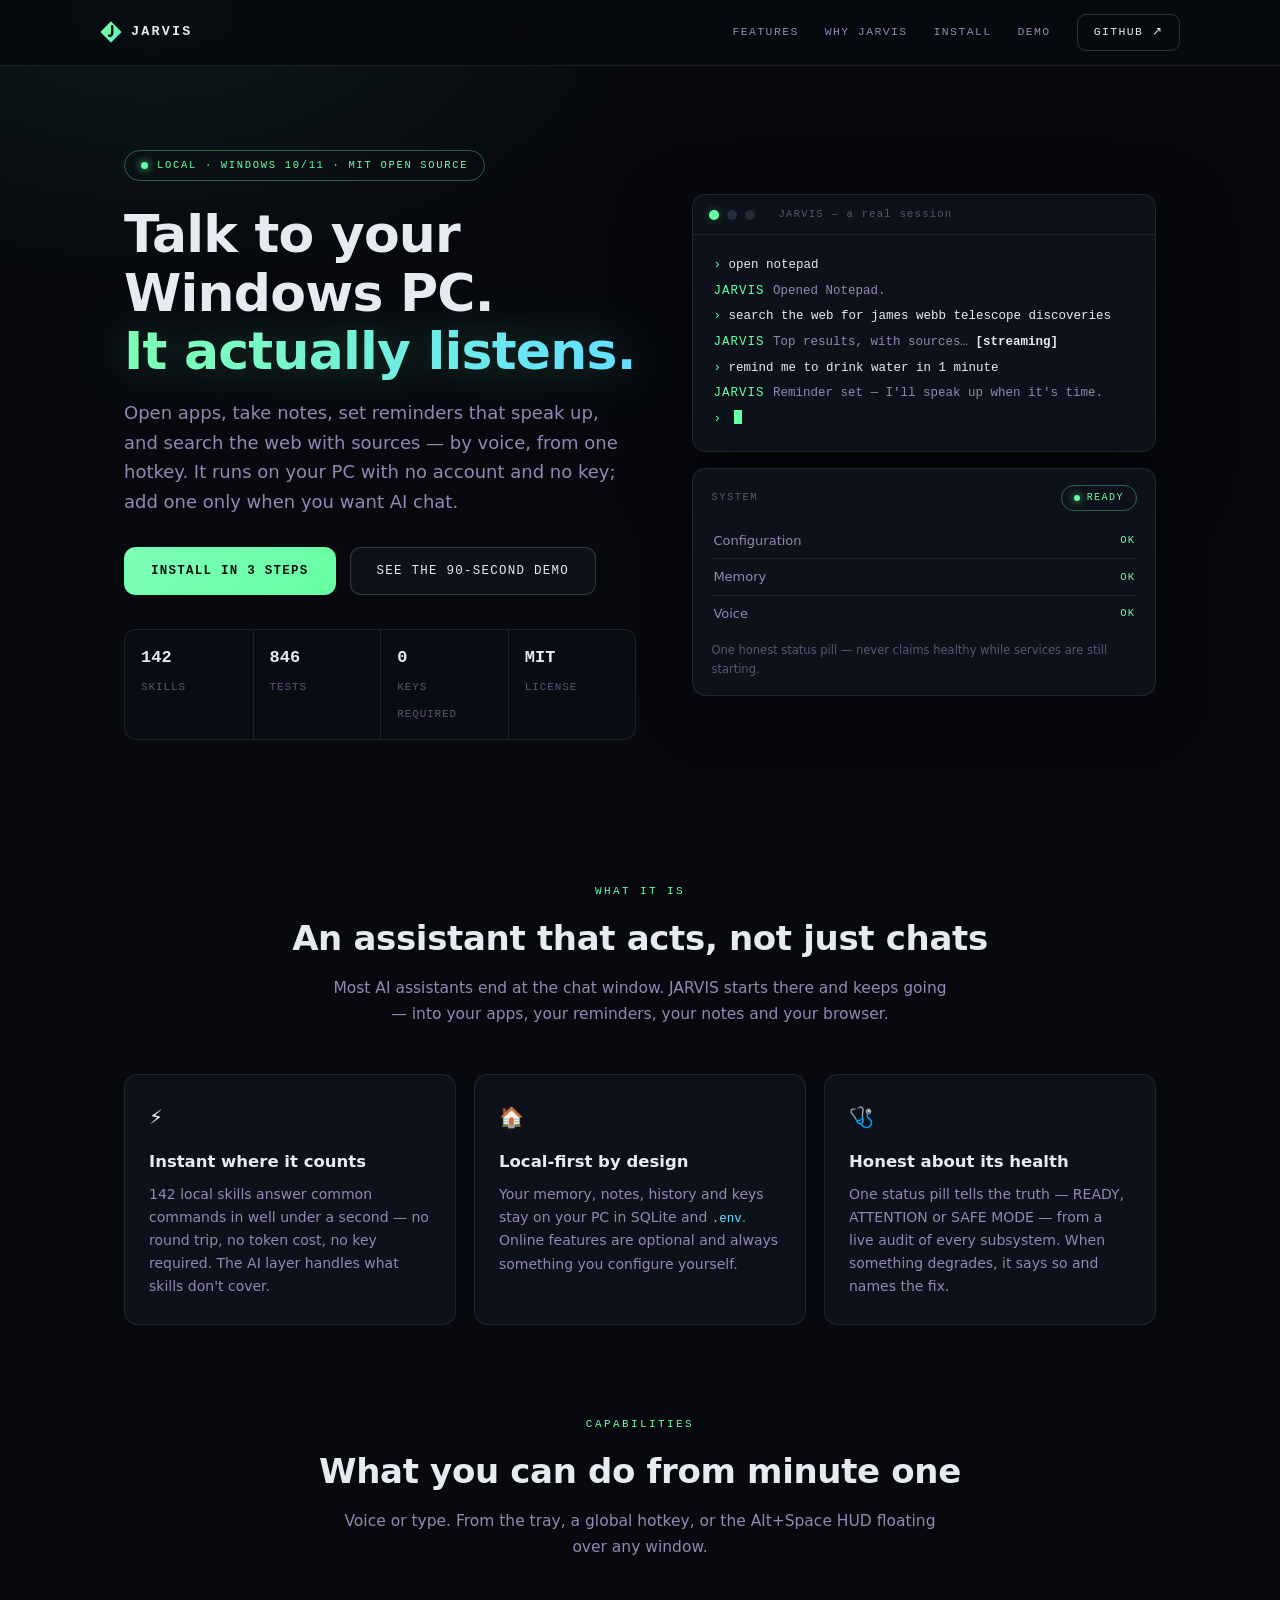
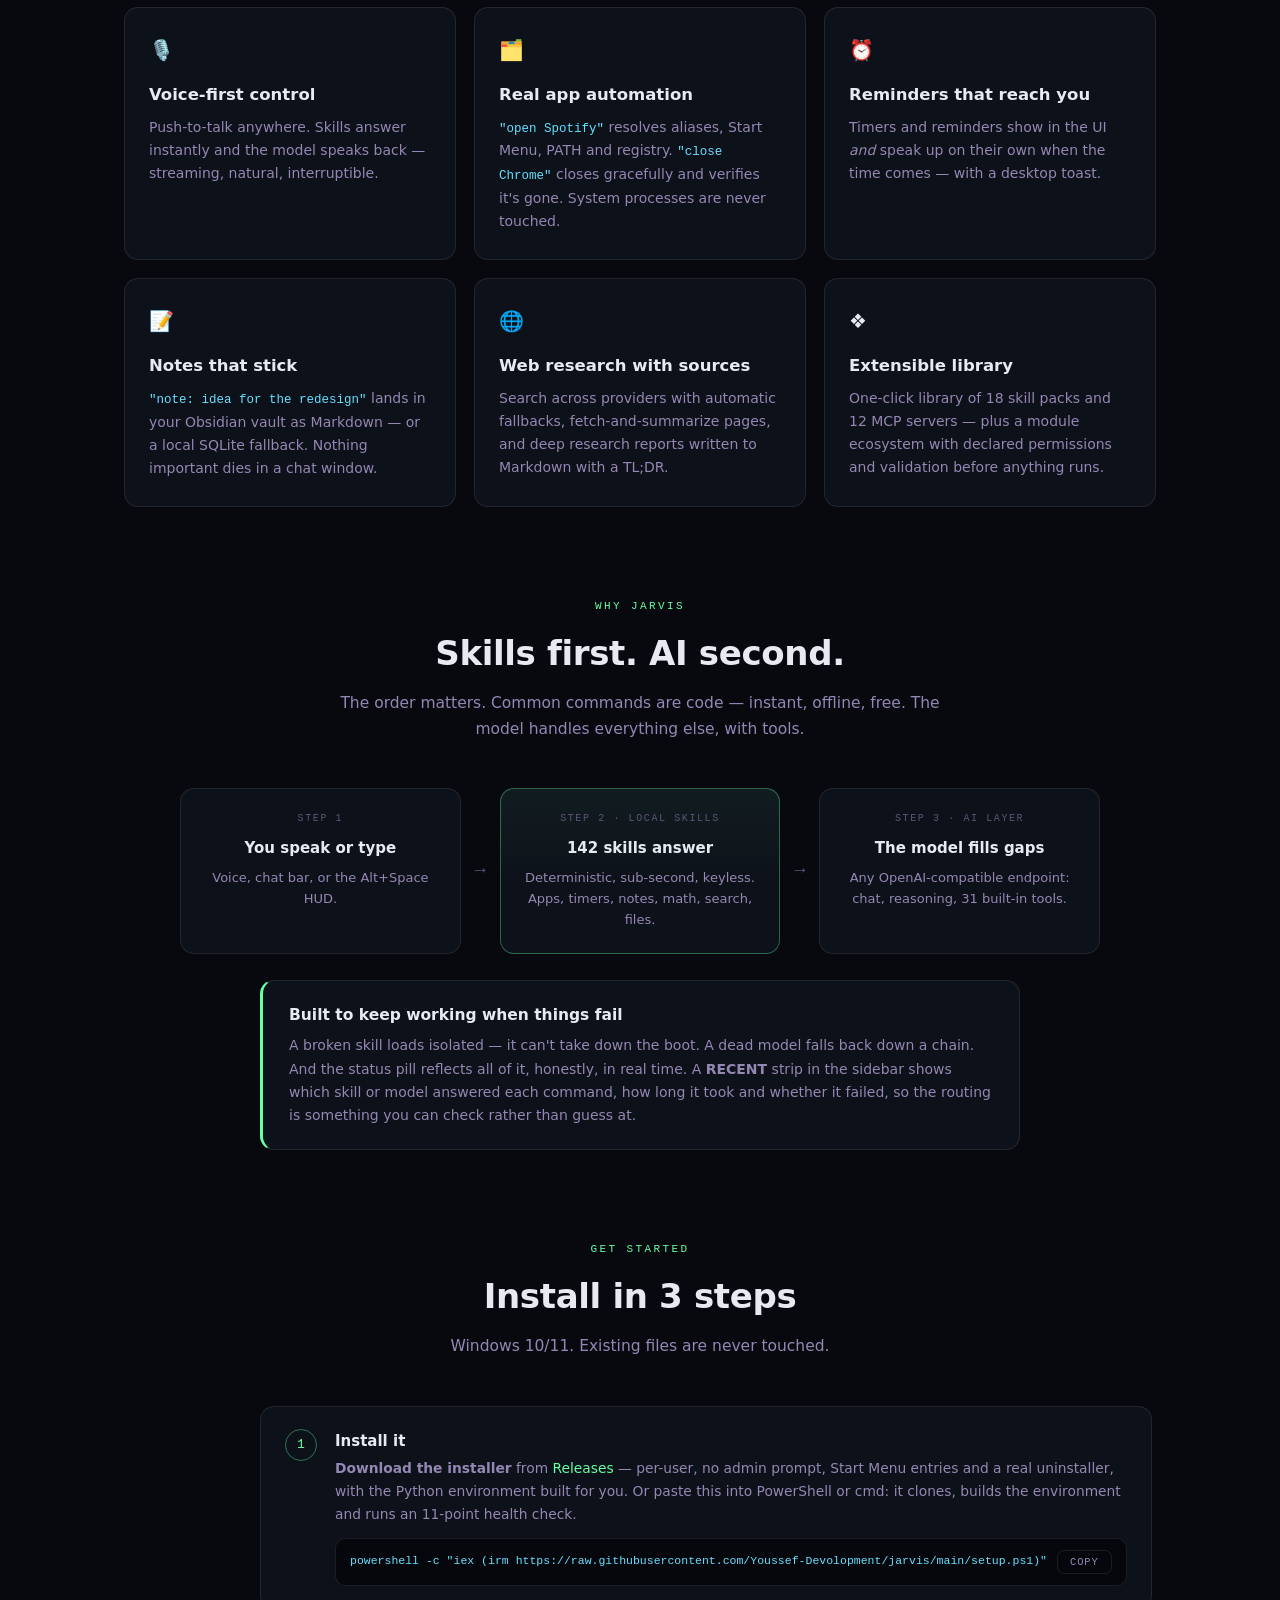
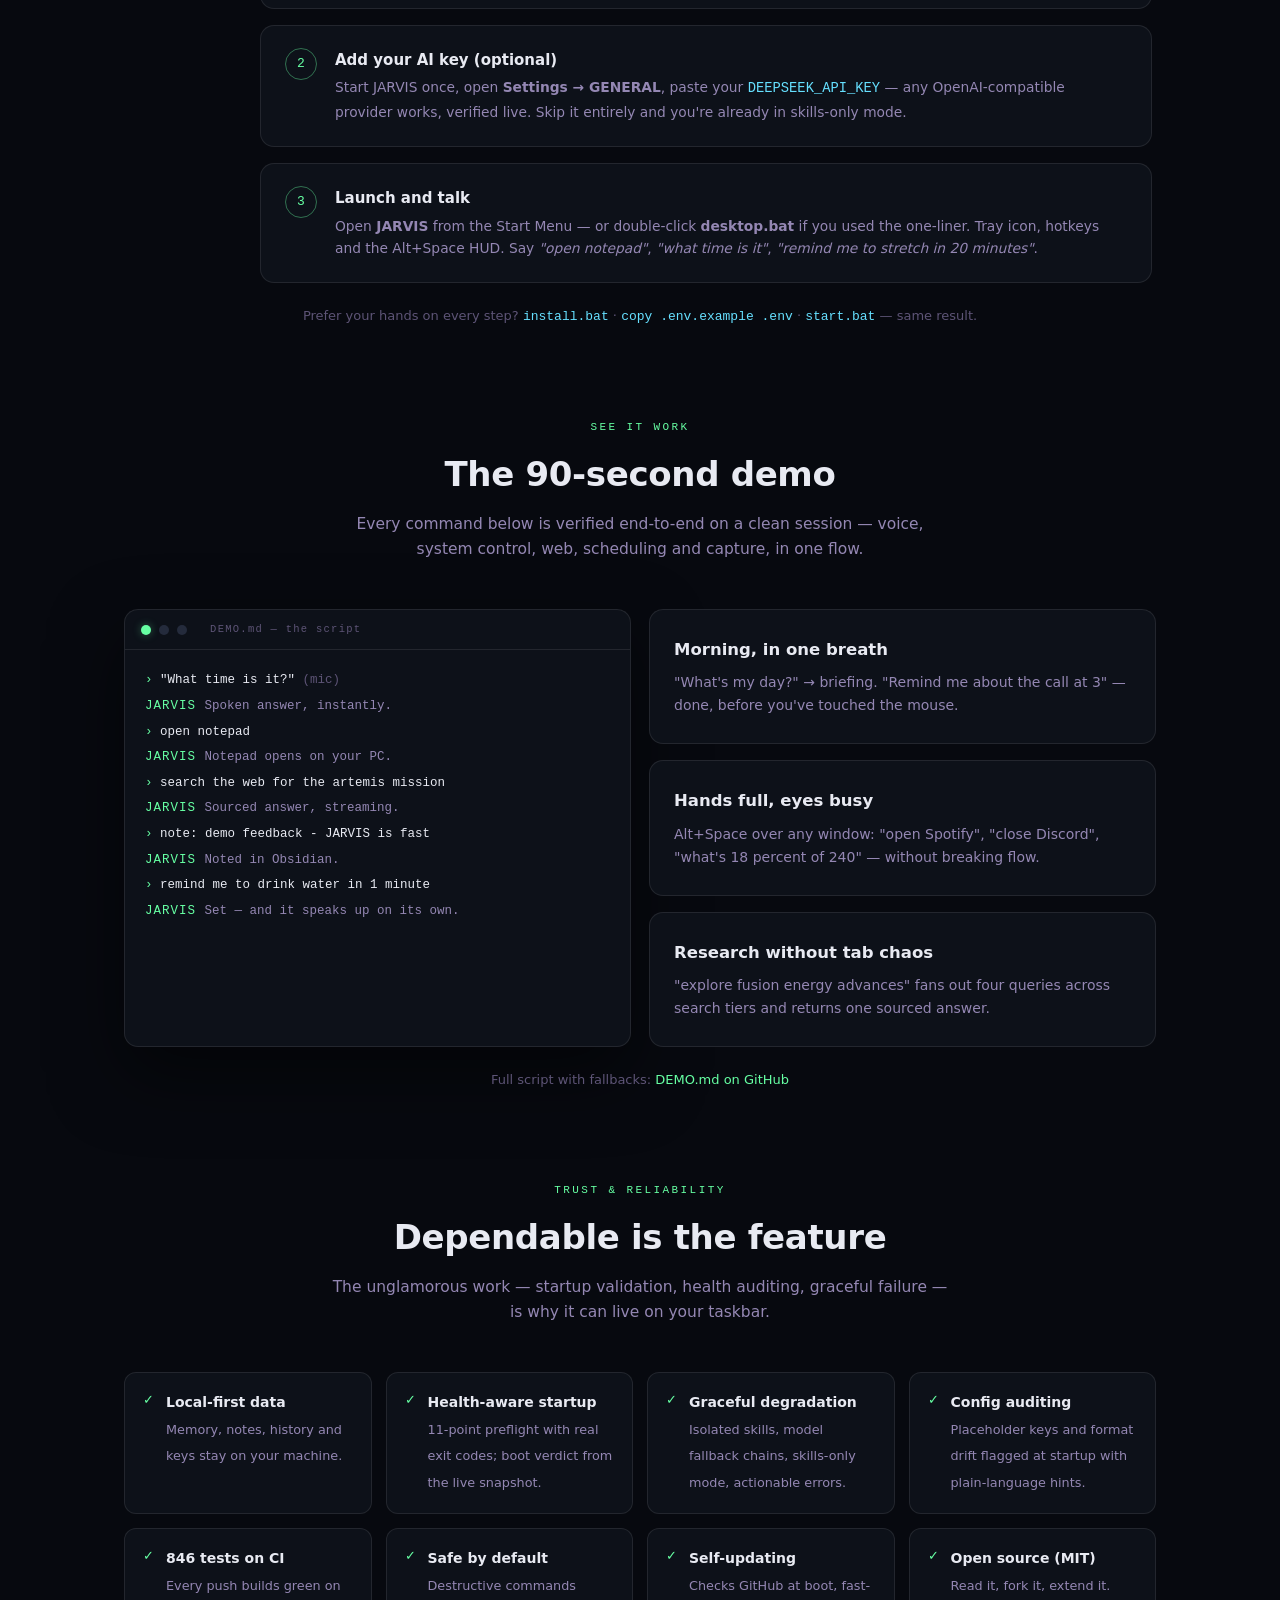
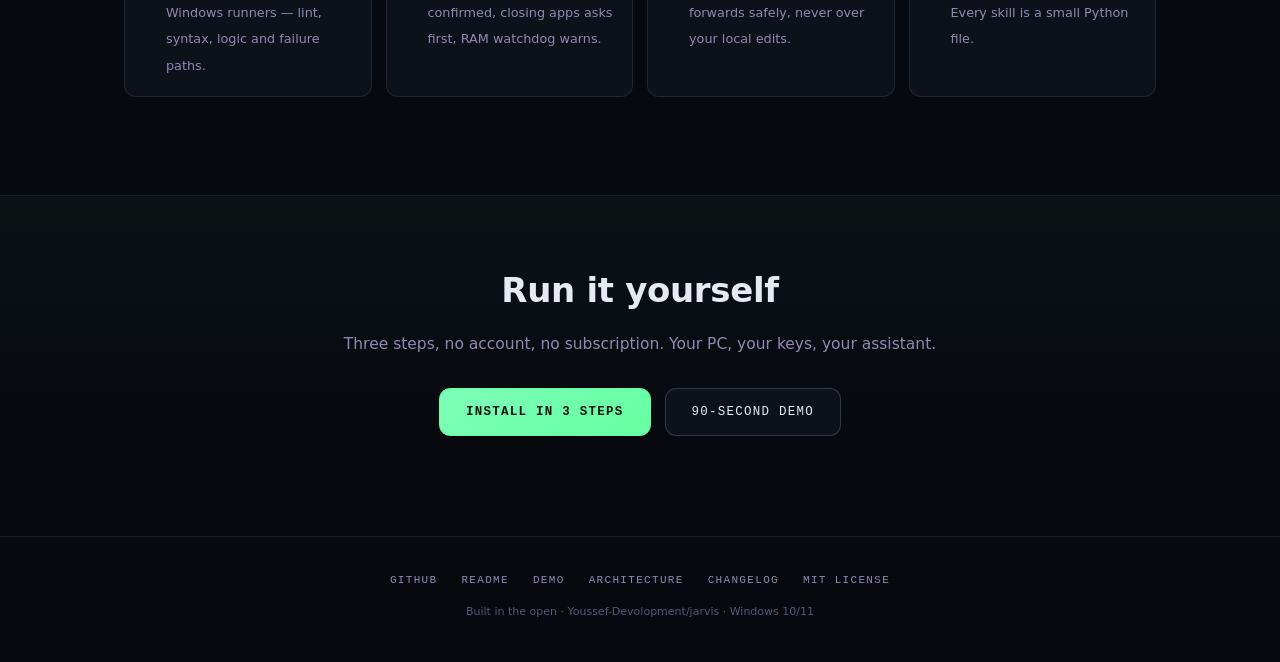
==== docs/index.html @ 9ddfc0c4 "Document the installer as the fastest install path, record the packaging safety rule and its CI proo" ====
<!doctype html>
<html lang="en">
<head>
<meta charset="utf-8">
<meta name="viewport" content="width=device-width, initial-scale=1">
<title>JARVIS — talk to your Windows PC</title>
<meta name="description" content="JARVIS is a voice-first assistant for Windows that lives on your machine: open apps, capture notes, search the web, and set reminders that speak up — in plain English, local-first, open source.">
<meta name="theme-color" content="#07090f">
<meta property="og:type" content="website">
<meta property="og:title" content="JARVIS — talk to your Windows PC">
<meta property="og:description" content="A voice-first, local-first AI assistant for Windows. Skills answer instantly; AI fills the gaps; health is always honest.">
<link rel="icon" type="image/svg+xml" href="favicon.svg">
<link rel="stylesheet" href="styles.css">
</head>
<body>

<!-- ── nav ─────────────────────────────────────────────── -->
<nav class="nav">
  <div class="wrap nav-inner">
    <a class="brand" href="#"><img src="favicon.svg" alt="">JARVIS</a>
    <div class="nav-links">
      <a href="#features">FEATURES</a>
      <a href="#why">WHY JARVIS</a>
      <a href="#install">INSTALL</a>
      <a href="#demo">DEMO</a>
      <a class="nav-cta" href="https://github.com/Youssef-Devolopment/jarvis">GITHUB ↗</a>
    </div>
  </div>
</nav>

<!-- ── 1 · hero ────────────────────────────────────────── -->
<header class="hero">
  <div class="wrap hero-grid">
    <div>
      <span class="pill"><span class="dot"></span> LOCAL · WINDOWS 10/11 · MIT OPEN SOURCE</span>
      <h1>Talk to your Windows PC.<br><em>It actually listens.</em></h1>
      <p class="sub">Open apps, take notes, set reminders that speak up,
        and search the web with sources — by voice, from one hotkey.
        It runs on your PC with no account and no key; add one only
        when you want AI chat.</p>
      <div class="hero-cta">
        <a class="btn btn-primary" href="#install">INSTALL IN 3 STEPS</a>
        <a class="btn" href="https://github.com/Youssef-Devolopment/jarvis/blob/main/DEMO.md">SEE THE 90-SECOND DEMO</a>
      </div>
      <div class="stats">
        <div class="stat"><b>142</b><span>skills</span></div>
        <div class="stat"><b>846</b><span>tests</span></div>
        <div class="stat"><b>0</b><span>keys required</span></div>
        <div class="stat"><b>MIT</b><span>license</span></div>
      </div>
    </div>
    <div class="stack">
      <div class="terminal" aria-label="Example session">
        <div class="term-bar"><i class="g"></i><i></i><i></i>&nbsp; JARVIS — a real session</div>
        <div class="term-body">
          <div class="u">open notepad</div>
          <div class="j">Opened Notepad.</div>
          <div class="u">search the web for james webb telescope discoveries</div>
          <div class="j">Top results, with sources… <b>[streaming]</b></div>
          <div class="u">remind me to drink water in 1 minute</div>
          <div class="j">Reminder set — I'll speak up when it's time.</div>
          <div class="u"><span class="cursor" aria-hidden="true"></span></div>
        </div>
      </div>
      <div class="status-card" aria-label="System health example">
        <div class="status-head"><span>SYSTEM</span>
          <span class="status-pill"><span class="dot"></span>READY</span></div>
        <div class="status-row"><span>Configuration</span><span class="ok">OK</span></div>
        <div class="status-row"><span>Memory</span><span class="ok">OK</span></div>
        <div class="status-row"><span>Voice</span><span class="ok">OK</span></div>
        <div class="status-note">One honest status pill — never claims healthy
          while services are still starting.</div>
      </div>
    </div>
  </div>
</header>

<!-- ── 2 · value proposition ───────────────────────────── -->
<section id="value">
  <div class="wrap">
    <p class="eyebrow">WHAT IT IS</p>
    <h2>An assistant that acts, not just chats</h2>
    <p class="lede">Most AI assistants end at the chat window. JARVIS starts
      there and keeps going — into your apps, your reminders, your notes and
      your browser.</p>
    <div class="cards cards-3">
      <div class="card">
        <span class="glyph">⚡</span>
        <h3>Instant where it counts</h3>
        <p>142 local skills answer common commands in well under a
          second — no round trip, no token cost, no key required. The AI
          layer handles what skills don't cover.</p>
      </div>
      <div class="card">
        <span class="glyph">🏠</span>
        <h3>Local-first by design</h3>
        <p>Your memory, notes, history and keys stay on your PC in SQLite
          and <code>.env</code>. Online features are optional and always
          something you configure yourself.</p>
      </div>
      <div class="card">
        <span class="glyph">🩺</span>
        <h3>Honest about its health</h3>
        <p>One status pill tells the truth — READY, ATTENTION or SAFE MODE —
          from a live audit of every subsystem. When something degrades, it
          says so and names the fix.</p>
      </div>
    </div>
  </div>
</section>

<!-- ── 3 · core features ───────────────────────────────── -->
<section id="features">
  <div class="wrap">
    <p class="eyebrow">CAPABILITIES</p>
    <h2>What you can do from minute one</h2>
    <p class="lede">Voice or type. From the tray, a global hotkey, or the
      Alt+Space HUD floating over any window.</p>
    <div class="cards cards-3">
      <div class="card">
        <span class="glyph">🎙️</span>
        <h3>Voice-first control</h3>
        <p>Push-to-talk anywhere. Skills answer instantly and the model
          speaks back — streaming, natural, interruptible.</p>
      </div>
      <div class="card">
        <span class="glyph">🗂️</span>
        <h3>Real app automation</h3>
        <p><code>"open Spotify"</code> resolves aliases, Start Menu, PATH and
          registry. <code>"close Chrome"</code> closes gracefully and verifies
          it's gone. System processes are never touched.</p>
      </div>
      <div class="card">
        <span class="glyph">⏰</span>
        <h3>Reminders that reach you</h3>
        <p>Timers and reminders show in the UI <em>and</em> speak up on their
          own when the time comes — with a desktop toast.</p>
      </div>
      <div class="card">
        <span class="glyph">📝</span>
        <h3>Notes that stick</h3>
        <p><code>"note: idea for the redesign"</code> lands in your Obsidian
          vault as Markdown — or a local SQLite fallback. Nothing important
          dies in a chat window.</p>
      </div>
      <div class="card">
        <span class="glyph">🌐</span>
        <h3>Web research with sources</h3>
        <p>Search across providers with automatic fallbacks,
          fetch-and-summarize pages, and deep research reports written
          to Markdown with a TL;DR.</p>
      </div>
      <div class="card">
        <span class="glyph">❖</span>
        <h3>Extensible library</h3>
        <p>One-click library of 18 skill packs and 12 MCP servers —
          plus a module ecosystem with declared permissions and
          validation before anything runs.</p>
      </div>
    </div>
  </div>
</section>

<!-- ── 4 · why it is different ─────────────────────────── -->
<section id="why">
  <div class="wrap">
    <p class="eyebrow">WHY JARVIS</p>
    <h2>Skills first. AI second.</h2>
    <p class="lede">The order matters. Common commands are code — instant,
      offline, free. The model handles everything else, with tools.</p>
    <div class="flow">
      <div class="flow-step">
        <span class="tag">STEP 1</span>
        <h4>You speak or type</h4>
        <p>Voice, chat bar, or the Alt+Space HUD.</p>
      </div>
      <div class="flow-arrow" aria-hidden="true">→</div>
      <div class="flow-step hl">
        <span class="tag">STEP 2 · LOCAL SKILLS</span>
        <h4>142 skills answer</h4>
        <p>Deterministic, sub-second, keyless. Apps, timers, notes, math,
          search, files.</p>
      </div>
      <div class="flow-arrow" aria-hidden="true">→</div>
      <div class="flow-step">
        <span class="tag">STEP 3 · AI LAYER</span>
        <h4>The model fills gaps</h4>
        <p>Any OpenAI-compatible endpoint: chat, reasoning, 31 built-in
          tools.</p>
      </div>
    </div>
    <div class="honest">
      <h3>Built to keep working when things fail</h3>
      <p>A broken skill loads isolated — it can't take down the boot. A
        dead model falls back down a chain. And the status pill reflects
        all of it, honestly, in real time. A <b>RECENT</b> strip in the
        sidebar shows which skill or model answered each command, how
        long it took and whether it failed, so the routing is something
        you can check rather than guess at.</p>
    </div>
  </div>
</section>

<!-- ── 5 · quick install ───────────────────────────────── -->
<section id="install">
  <div class="wrap">
    <p class="eyebrow">GET STARTED</p>
    <h2>Install in 3 steps</h2>
    <p class="lede">Windows 10/11. Existing files are never touched.</p>
    <div class="steps">
      <div class="step">
        <div>
          <h3>Install it</h3>
          <p><b>Download the installer</b> from
            <a href="https://github.com/Youssef-Devolopment/jarvis/releases">Releases</a>
            — per-user, no admin prompt, Start Menu entries and a real
            uninstaller, with the Python environment built for you. Or paste
            this into PowerShell or cmd: it clones, builds the environment and
            runs an 11-point health check.</p>
          <div class="cmdrow">
            <code id="c1">powershell -c "iex (irm https://raw.githubusercontent.com/Youssef-Devolopment/jarvis/main/setup.ps1)"</code>
            <button class="copy" data-copy="c1">COPY</button>
          </div>
        </div>
      </div>
      <div class="step">
        <div>
          <h3>Add your AI key (optional)</h3>
          <p>Start JARVIS once, open <b>Settings → GENERAL</b>, paste your
            <code style="font-family:var(--mono);color:var(--cyan)">DEEPSEEK_API_KEY</code>
            — any OpenAI-compatible provider works, verified live. Skip it
            entirely and you're already in skills-only mode.</p>
        </div>
      </div>
      <div class="step">
        <div>
          <h3>Launch and talk</h3>
          <p>Open <b>JARVIS</b> from the Start Menu — or double-click
            <b>desktop.bat</b> if you used the one-liner. Tray icon, hotkeys
            and the Alt+Space HUD. Say <i>"open notepad"</i>,
            <i>"what time is it"</i>, <i>"remind me to stretch in 20
            minutes"</i>.</p>
        </div>
      </div>
    </div>
    <p class="install-note">Prefer your hands on every step?
      <code style="font-family:var(--mono);color:var(--cyan)">install.bat</code>
      · <code style="font-family:var(--mono);color:var(--cyan)">copy .env.example .env</code>
      · <code style="font-family:var(--mono);color:var(--cyan)">start.bat</code> — same result.</p>
  </div>
</section>

<!-- ── 6 · demo / use cases ────────────────────────────── -->
<section id="demo">
  <div class="wrap">
    <p class="eyebrow">SEE IT WORK</p>
    <h2>The 90-second demo</h2>
    <p class="lede">Every command below is verified end-to-end on a clean
      session — voice, system control, web, scheduling and capture, in one
      flow.</p>
    <div class="cards cards-2">
      <div class="terminal" aria-label="Demo script">
        <div class="term-bar"><i class="g"></i><i></i><i></i>&nbsp; DEMO.md — the script</div>
        <div class="term-body">
          <div class="u">"What time is it?" <span style="color:var(--faint)">(mic)</span></div>
          <div class="j">Spoken answer, instantly.</div>
          <div class="u">open notepad</div>
          <div class="j">Notepad opens on your PC.</div>
          <div class="u">search the web for the artemis mission</div>
          <div class="j">Sourced answer, streaming.</div>
          <div class="u">note: demo feedback - JARVIS is fast</div>
          <div class="j">Noted in Obsidian.</div>
          <div class="u">remind me to drink water in 1 minute</div>
          <div class="j">Set — and it speaks up on its own.</div>
        </div>
      </div>
      <div class="stack">
        <div class="card">
          <h3>Morning, in one breath</h3>
          <p>"What's my day?" → briefing. "Remind me about the call at 3" —
            done, before you've touched the mouse.</p>
        </div>
        <div class="card">
          <h3>Hands full, eyes busy</h3>
          <p>Alt+Space over any window: "open Spotify", "close Discord",
            "what's 18 percent of 240" — without breaking flow.</p>
        </div>
        <div class="card">
          <h3>Research without tab chaos</h3>
          <p>"explore fusion energy advances" fans out four queries across
            search tiers and returns one sourced answer.</p>
        </div>
      </div>
    </div>
    <p class="install-note">Full script with fallbacks:
      <a href="https://github.com/Youssef-Devolopment/jarvis/blob/main/DEMO.md">DEMO.md on GitHub</a></p>
  </div>
</section>

<!-- ── 7 · trust / reliability ─────────────────────────── -->
<section id="trust">
  <div class="wrap">
    <p class="eyebrow">TRUST &amp; RELIABILITY</p>
    <h2>Dependable is the feature</h2>
    <p class="lede">The unglamorous work — startup validation, health
      auditing, graceful failure — is why it can live on your taskbar.</p>
    <div class="trust">
      <div class="trust-item"><span class="tick">✓</span><div>
        <b>Local-first data</b><span>Memory, notes, history and keys stay on
        your machine.</span></div></div>
      <div class="trust-item"><span class="tick">✓</span><div>
        <b>Health-aware startup</b><span>11-point preflight with real exit
        codes; boot verdict from the live snapshot.</span></div></div>
      <div class="trust-item"><span class="tick">✓</span><div>
        <b>Graceful degradation</b><span>Isolated skills, model fallback
        chains, skills-only mode, actionable errors.</span></div></div>
      <div class="trust-item"><span class="tick">✓</span><div>
        <b>Config auditing</b><span>Placeholder keys and format drift
        flagged at startup with plain-language hints.</span></div></div>
      <div class="trust-item"><span class="tick">✓</span><div>
        <b>846 tests on CI</b><span>Every push builds green on Windows
          runners — lint, syntax, logic and failure paths.</span></div></div>
      <div class="trust-item"><span class="tick">✓</span><div>
        <b>Safe by default</b><span>Destructive commands confirmed, closing
          apps asks first, RAM watchdog warns.</span></div></div>
      <div class="trust-item"><span class="tick">✓</span><div>
        <b>Self-updating</b><span>Checks GitHub at boot, fast-forwards
          safely, never over your local edits.</span></div></div>
      <div class="trust-item"><span class="tick">✓</span><div>
        <b>Open source (MIT)</b><span>Read it, fork it, extend it. Every
          skill is a small Python file.</span></div></div>
    </div>
  </div>
</section>

<!-- ── 8 · CTA band ────────────────────────────────────── -->
<div class="cta-band">
  <div class="wrap">
    <h2>Run it yourself</h2>
    <p class="lede">Three steps, no account, no subscription. Your PC, your
      keys, your assistant.</p>
    <div class="hero-cta" style="justify-content:center">
      <a class="btn btn-primary" href="#install">INSTALL IN 3 STEPS</a>
      <a class="btn" href="https://github.com/Youssef-Devolopment/jarvis/blob/main/DEMO.md">90-SECOND DEMO</a>
    </div>
  </div>
</div>

<!-- ── 9 · footer ──────────────────────────────────────── -->
<footer>
  <div class="wrap">
    <div class="links">
      <a href="https://github.com/Youssef-Devolopment/jarvis">GITHUB</a>
      <a href="https://github.com/Youssef-Devolopment/jarvis/blob/main/README.md">README</a>
      <a href="https://github.com/Youssef-Devolopment/jarvis/blob/main/DEMO.md">DEMO</a>
      <a href="https://github.com/Youssef-Devolopment/jarvis/blob/main/ARCHITECTURE.md">ARCHITECTURE</a>
      <a href="https://github.com/Youssef-Devolopment/jarvis/blob/main/CHANGELOG.md">CHANGELOG</a>
      <a href="https://github.com/Youssef-Devolopment/jarvis/blob/main/LICENSE">MIT LICENSE</a>
    </div>
    <div class="fine">Built in the open · Youssef-Devolopment/jarvis ·
      Windows 10/11</div>
  </div>
</footer>

<script>
  document.querySelectorAll('.copy').forEach(function(b){
    b.addEventListener('click',function(){
      var el=document.getElementById(b.getAttribute('data-copy'));
      if(!el)return;
      navigator.clipboard.writeText(el.textContent).then(function(){
        var t=b.textContent;b.textContent='COPIED';
        setTimeout(function(){b.textContent=t;},1200);
      }).catch(function(){});
    });
  });
</script>
</body>
</html>
---- docs/styles.css ----
/* JARVIS — landing page design system
   Dark, premium, dependency-free. Tokens mirror the app UI
   (static/css/style.css) so the brand reads the same everywhere. */

:root{
  --bg:#07090f;
  --bg-soft:#0a0e17;
  --panel:#0d1119;
  --panel-2:#111623;
  --text:#e8eaf2;
  --dim:#9487b3;
  --faint:#5d5476;
  --line:rgba(255,255,255,.09);
  --line-strong:rgba(255,255,255,.16);
  --accent:#66ffa3;
  --accent-hi:#7dffb8;
  --cyan:#66e0ff;
  --amber:#ffb84d;
  --glow:rgba(102,255,163,.35);
  --mono:"Cascadia Code","Cascadia Mono",Consolas,"SF Mono",ui-monospace,monospace;
  --sans:"Segoe UI",system-ui,-apple-system,"Helvetica Neue",Arial,sans-serif;
  --radius:14px;
  --ease:cubic-bezier(.22,.61,.36,1);
}

*{box-sizing:border-box;margin:0;padding:0}
html{scroll-behavior:smooth}
body{
  background:var(--bg);color:var(--text);font-family:var(--sans);
  line-height:1.65;-webkit-font-smoothing:antialiased;
  background-image:
    radial-gradient(1100px 520px at 78% -6%,rgba(102,224,255,.05),transparent 55%),
    radial-gradient(900px 520px at 12% 0%,rgba(102,255,163,.07),transparent 55%);
  background-repeat:no-repeat;
}
img{max-width:100%;display:block}
a{color:var(--accent);text-decoration:none}
a:hover{text-decoration:underline}
.wrap{max-width:1080px;margin:0 auto;padding:0 24px}

/* ── nav ─────────────────────────────────────────────── */
.nav{
  position:sticky;top:0;z-index:50;
  background:rgba(7,9,15,.78);backdrop-filter:blur(14px);
  -webkit-backdrop-filter:blur(14px);
  border-bottom:1px solid var(--line);
}
.nav-inner{display:flex;justify-content:space-between;align-items:center;
  padding:14px 0;gap:18px}
.brand{display:flex;align-items:center;gap:9px;color:var(--text);
  font-family:var(--mono);font-size:13.5px;font-weight:700;
  letter-spacing:.16em;text-decoration:none}
.brand:hover{text-decoration:none;color:var(--accent)}
.brand img{width:22px;height:22px}
.nav-links{display:flex;align-items:center;gap:26px;font-family:var(--mono);
  font-size:11.5px;letter-spacing:.12em}
.nav-links a{color:var(--dim)}
.nav-links a:hover{color:var(--accent);text-decoration:none}
.nav-cta{
  border:1px solid var(--line-strong);border-radius:9px;
  padding:8px 16px;color:var(--text)!important;
  transition:all .2s var(--ease);
}
.nav-cta:hover{border-color:var(--accent);color:var(--accent)!important;
  box-shadow:0 0 18px var(--glow)}

/* ── buttons ─────────────────────────────────────────── */
.btn{display:inline-block;border-radius:11px;padding:13px 26px;
  font-family:var(--mono);font-size:12.5px;letter-spacing:.1em;
  cursor:pointer;border:1px solid var(--line-strong);color:var(--text);
  background:var(--panel);transition:all .2s var(--ease);text-decoration:none}
.btn:hover{border-color:var(--accent);color:var(--accent);
  box-shadow:0 0 22px var(--glow);text-decoration:none}
.btn-primary{background:linear-gradient(135deg,var(--accent-hi),var(--accent));
  color:#04140b;border-color:var(--accent);font-weight:700}
.btn-primary:hover{color:#04140b;
  box-shadow:0 6px 30px rgba(102,255,163,.35);transform:translateY(-1px)}

/* ── hero ────────────────────────────────────────────── */
.hero{padding:84px 0 64px}
.hero-grid{display:grid;grid-template-columns:1.05fr .95fr;
  gap:56px;align-items:center}
.pill{display:inline-flex;align-items:center;gap:9px;
  border:1px solid rgba(102,255,163,.35);border-radius:999px;
  padding:6px 16px;font-family:var(--mono);font-size:10.5px;
  letter-spacing:.16em;color:var(--accent);margin-bottom:24px}
.pill .dot{width:7px;height:7px;border-radius:50%;background:var(--accent);
  box-shadow:0 0 9px var(--accent);animation:blink 1.7s ease-in-out infinite}
@keyframes blink{50%{opacity:.3}}
h1{font-size:clamp(34px,5.2vw,52px);line-height:1.12;font-weight:800;
  letter-spacing:-.015em;margin-bottom:18px}
h1 em{font-style:normal;
  background:linear-gradient(100deg,var(--accent-hi) 10%,var(--cyan) 90%);
  -webkit-background-clip:text;background-clip:text;
  -webkit-text-fill-color:transparent;
  filter:drop-shadow(0 0 22px rgba(102,255,163,.25))}
.sub{color:var(--dim);font-size:clamp(15.5px,2vw,18px);
  max-width:540px;margin-bottom:30px}
.hero-cta{display:flex;gap:14px;flex-wrap:wrap;margin-bottom:34px}
.stats{display:flex;gap:0;flex-wrap:wrap;border:1px solid var(--line);
  border-radius:12px;overflow:hidden;max-width:560px;background:rgba(13,17,25,.5)}
.stat{flex:1 1 25%;padding:14px 16px;min-width:120px}
.stat+.stat{border-left:1px solid var(--line)}
.stat b{display:block;font-family:var(--mono);font-size:17px;
  color:var(--text);font-weight:700}
.stat span{font-size:11px;color:var(--faint);letter-spacing:.08em;
  text-transform:uppercase;font-family:var(--mono)}

/* ── terminal + status cards ─────────────────────────── */
.stack{display:flex;flex-direction:column;gap:16px}
.terminal{background:var(--panel);border:1px solid var(--line);
  border-radius:var(--radius);overflow:hidden;
  box-shadow:0 28px 70px rgba(0,0,0,.5)}
.term-bar{display:flex;align-items:center;gap:8px;padding:11px 16px;
  border-bottom:1px solid var(--line);font-family:var(--mono);
  font-size:10.5px;color:var(--faint);letter-spacing:.12em}
.term-bar i{width:10px;height:10px;border-radius:50%;
  background:#242b3c;display:inline-block}
.term-bar i.g{background:var(--accent);box-shadow:0 0 8px var(--glow)}
.term-body{padding:18px 20px;font-family:var(--mono);font-size:12.5px;
  line-height:2.05}
.term-body .u{color:var(--text)}
.term-body .u::before{content:"› ";color:var(--accent)}
.term-body .j{color:var(--dim)}
.term-body .j::before{content:"JARVIS  ";color:var(--accent);letter-spacing:.08em}
.term-body .j b{color:var(--text);font-weight:600}
.cursor{display:inline-block;width:8px;height:14px;
  background:var(--accent);vertical-align:-2px;margin-left:6px;
  animation:blink 1.1s steps(1) infinite}

.status-card{background:var(--panel);border:1px solid var(--line);
  border-radius:var(--radius);padding:16px 18px;
  box-shadow:0 20px 50px rgba(0,0,0,.35)}
.status-head{display:flex;justify-content:space-between;align-items:center;
  font-family:var(--mono);font-size:10.5px;letter-spacing:.14em;
  color:var(--faint);margin-bottom:12px}
.status-pill{display:inline-flex;align-items:center;gap:7px;
  border:1px solid rgba(102,255,163,.35);border-radius:999px;
  padding:4px 12px;color:var(--accent);font-size:10px}
.status-pill .dot{width:6px;height:6px;border-radius:50%;
  background:var(--accent);box-shadow:0 0 8px var(--accent)}
.status-row{display:flex;justify-content:space-between;align-items:center;
  padding:7px 2px;font-size:13px;color:var(--dim)}
.status-row+.status-row{border-top:1px solid var(--line)}
.status-row .ok{color:var(--accent);font-family:var(--mono);font-size:10.5px;
  letter-spacing:.1em}
.status-note{margin-top:10px;font-size:11.5px;color:var(--faint)}

/* ── sections ────────────────────────────────────────── */
section{padding:78px 0 12px}
.eyebrow{font-family:var(--mono);font-size:11px;letter-spacing:.22em;
  color:var(--accent);text-align:center;margin-bottom:10px}
h2{font-size:clamp(24px,3.6vw,34px);text-align:center;margin-bottom:10px;
  letter-spacing:-.01em}
.lede{color:var(--dim);text-align:center;max-width:620px;
  margin:0 auto 46px;font-size:15.5px}

.cards{display:grid;gap:18px}
.cards-3{grid-template-columns:repeat(auto-fit,minmax(270px,1fr))}
.cards-2{grid-template-columns:repeat(auto-fit,minmax(320px,1fr))}
.card{background:var(--panel);border:1px solid var(--line);
  border-radius:var(--radius);padding:26px 24px;
  transition:border-color .22s var(--ease),transform .22s var(--ease)}
.card:hover{border-color:rgba(102,255,163,.32);transform:translateY(-2px)}
.card .glyph{font-size:20px;margin-bottom:14px;display:inline-block}
.card h3{font-size:16.5px;margin-bottom:8px}
.card p{color:var(--dim);font-size:14px}
.card p code,.card h3 code{font-family:var(--mono);font-size:12.5px;
  color:var(--cyan)}

/* ── why-different pipeline ──────────────────────────── */
.flow{display:grid;grid-template-columns:1fr auto 1fr auto 1fr;
  gap:14px;align-items:stretch;max-width:920px;margin:0 auto 26px}
.flow-step{background:var(--panel);border:1px solid var(--line);
  border-radius:var(--radius);padding:22px 20px;text-align:center}
.flow-step.hl{border-color:rgba(102,255,163,.35);
  background:linear-gradient(180deg,rgba(102,255,163,.05),transparent 60%),var(--panel)}
.flow-step .tag{font-family:var(--mono);font-size:10px;letter-spacing:.16em;
  color:var(--faint);display:block;margin-bottom:8px}
.flow-step h4{font-size:15px;margin-bottom:6px}
.flow-step p{font-size:13px;color:var(--dim)}
.flow-arrow{align-self:center;color:var(--faint);font-family:var(--mono);
  font-size:18px}
.honest{max-width:760px;margin:0 auto;background:var(--panel);
  border:1px solid var(--line);border-left:3px solid var(--accent);
  border-radius:var(--radius);padding:22px 26px}
.honest h3{font-size:15.5px;margin-bottom:6px}
.honest p{color:var(--dim);font-size:14px}

/* ── install steps ───────────────────────────────────── */
.steps{counter-reset:s;display:grid;gap:16px;max-width:760px;margin:0 auto}
.step{background:var(--panel);border:1px solid var(--line);
  border-radius:var(--radius);padding:22px 24px;display:flex;gap:18px;
  align-items:flex-start}
.step::before{counter-increment:s;content:counter(s);flex:none;
  width:30px;height:30px;border-radius:50%;
  border:1px solid rgba(102,255,163,.4);color:var(--accent);
  display:flex;align-items:center;justify-content:center;
  font-family:var(--mono);font-size:13px}
.step h3{font-size:15px;margin-bottom:4px}
.step p{color:var(--dim);font-size:13.8px}
.cmdrow{display:flex;align-items:center;gap:10px;background:#05070c;
  border:1px solid var(--line);border-radius:10px;padding:11px 14px;
  margin-top:12px}
.cmdrow code{font-family:var(--mono);font-size:11.5px;color:var(--cyan);
  overflow-x:auto;white-space:nowrap;flex:1}
.copy{flex:none;background:transparent;border:1px solid var(--line);
  color:var(--dim);border-radius:7px;padding:5px 12px;cursor:pointer;
  font-family:var(--mono);font-size:10.5px;letter-spacing:.08em;
  transition:all .2s var(--ease)}
.copy:hover{color:var(--accent);border-color:var(--accent)}
.install-note{text-align:center;color:var(--faint);font-size:13px;
  margin-top:22px}

/* ── trust ───────────────────────────────────────────── */
.trust{display:grid;gap:14px;grid-template-columns:repeat(auto-fit,minmax(230px,1fr))}
.trust-item{display:flex;gap:12px;align-items:flex-start;background:var(--panel);
  border:1px solid var(--line);border-radius:12px;padding:18px 18px}
.trust-item .tick{color:var(--accent);font-family:var(--mono);
  flex:none;font-size:13px;line-height:1.5}
.trust-item b{display:block;font-size:14px;margin-bottom:2px}
.trust-item span{color:var(--dim);font-size:12.8px}

/* ── CTA band ────────────────────────────────────────── */
.cta-band{margin:86px 0 0;border-top:1px solid var(--line);
  background:linear-gradient(180deg,rgba(102,255,163,.04),transparent 70%);
  padding:66px 0;text-align:center}
.cta-band h2{margin-bottom:14px}
.cta-band .lede{margin-bottom:30px}

/* ── footer ──────────────────────────────────────────── */
footer{border-top:1px solid var(--line);padding:34px 0 46px;
  text-align:center;color:var(--faint);font-size:12.5px}
footer .links{display:flex;gap:24px;justify-content:center;flex-wrap:wrap;
  margin-bottom:14px;font-family:var(--mono);font-size:11px;letter-spacing:.12em}
footer .links a{color:var(--dim)}
footer .links a:hover{color:var(--accent)}
footer .fine{font-size:11px}

/* ── responsive ──────────────────────────────────────── */
@media (max-width:920px){
  .hero-grid{grid-template-columns:1fr;gap:44px}
  .sub{max-width:none}
  .flow{grid-template-columns:1fr}
  .flow-arrow{transform:rotate(90deg);justify-self:center}
}
@media (max-width:640px){
  .hero{padding:56px 0 40px}
  section{padding:60px 0 8px}
  .nav-links{gap:16px;font-size:10.5px}
  .nav-links a:not(.nav-cta){display:none}
  .stat{flex:1 1 50%;border-left:none!important}
  .stat:nth-child(even){border-left:1px solid var(--line)!important}
  .stat:nth-child(n+3){border-top:1px solid var(--line)}
  .term-body{font-size:11.5px;line-height:1.95}
}
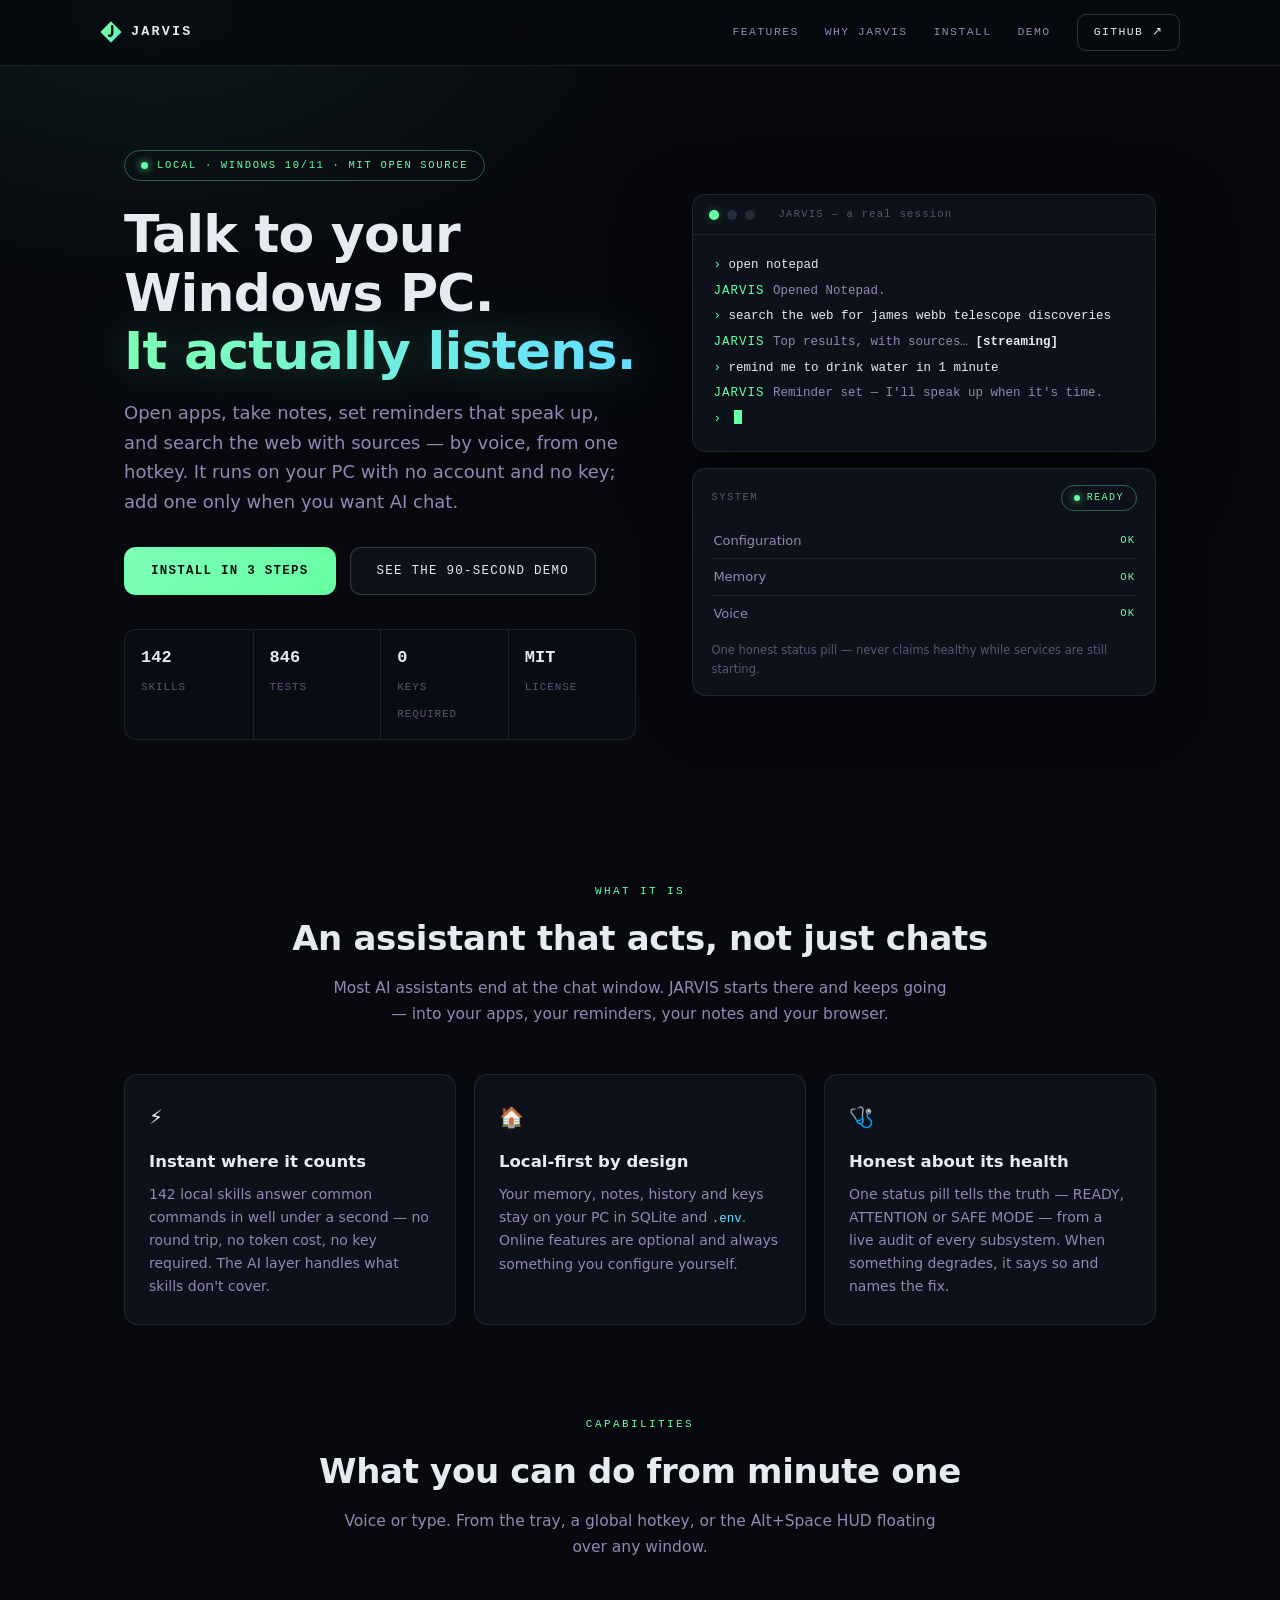
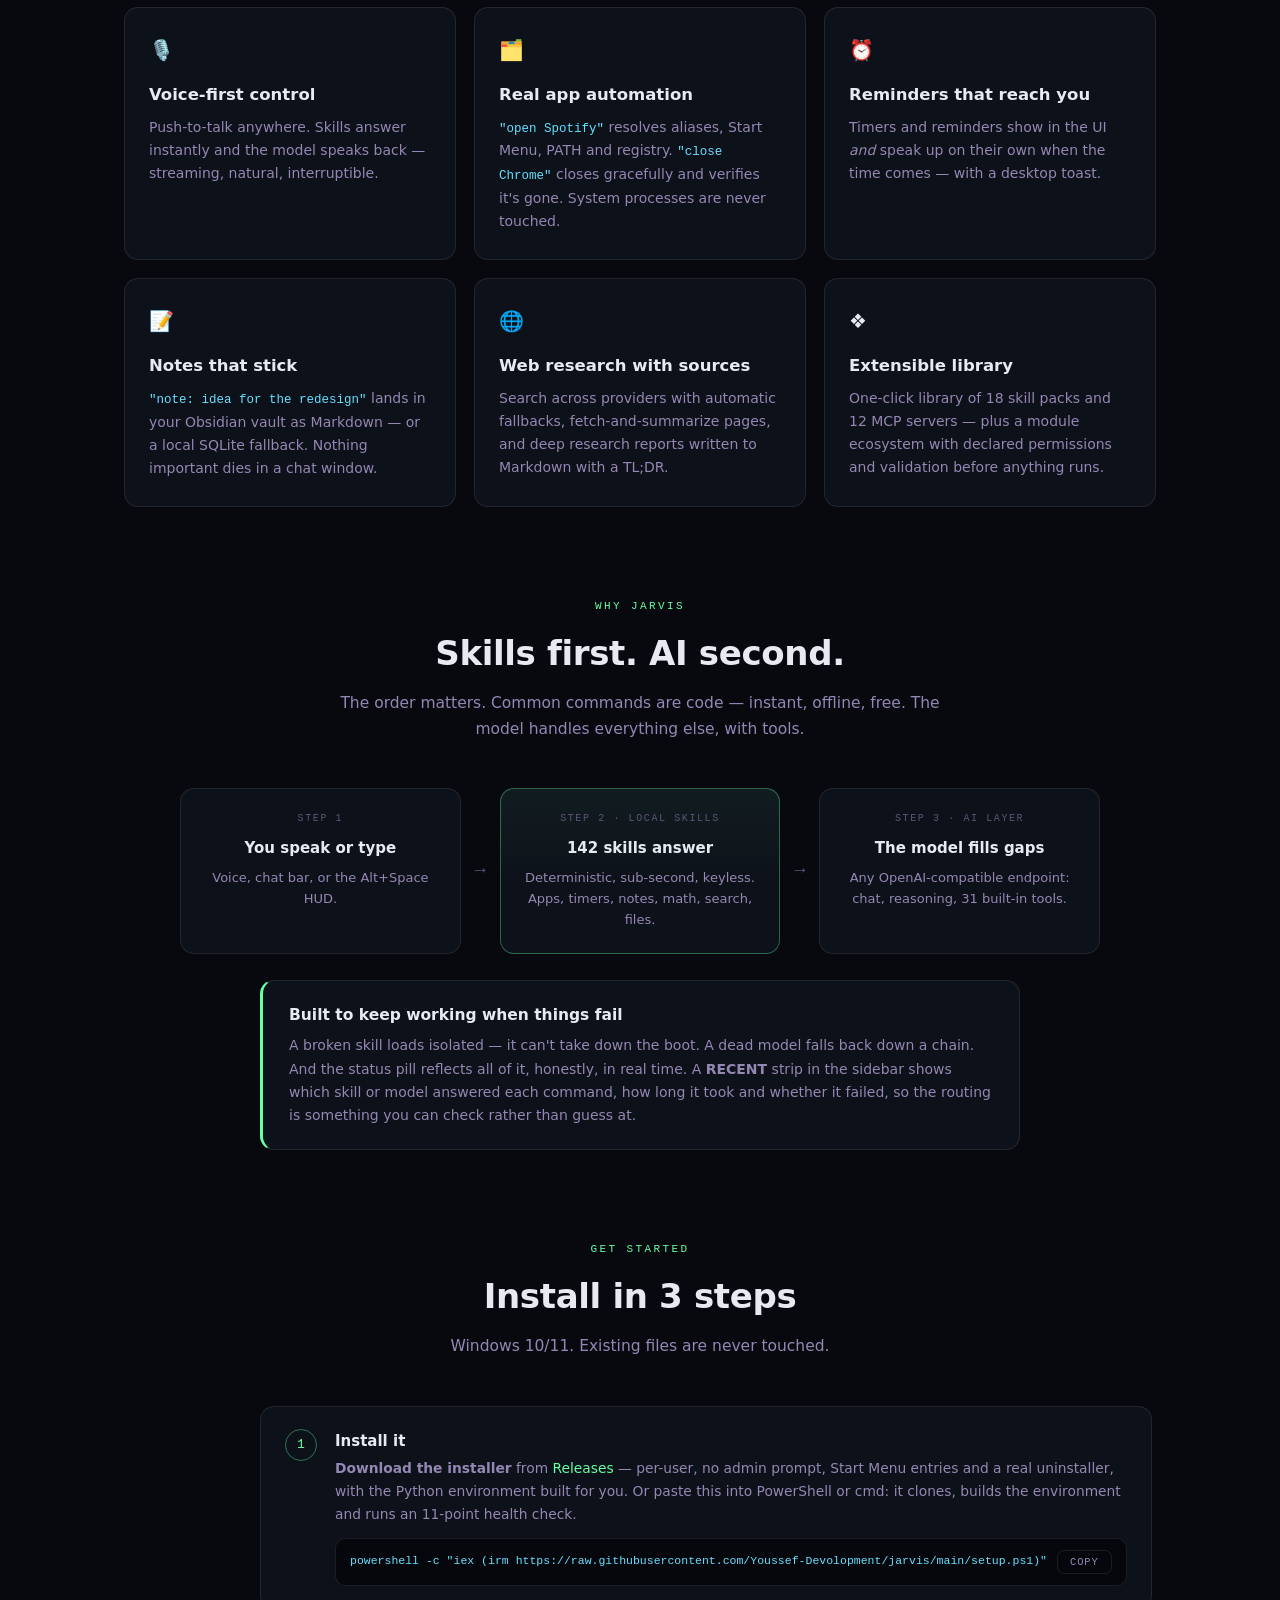
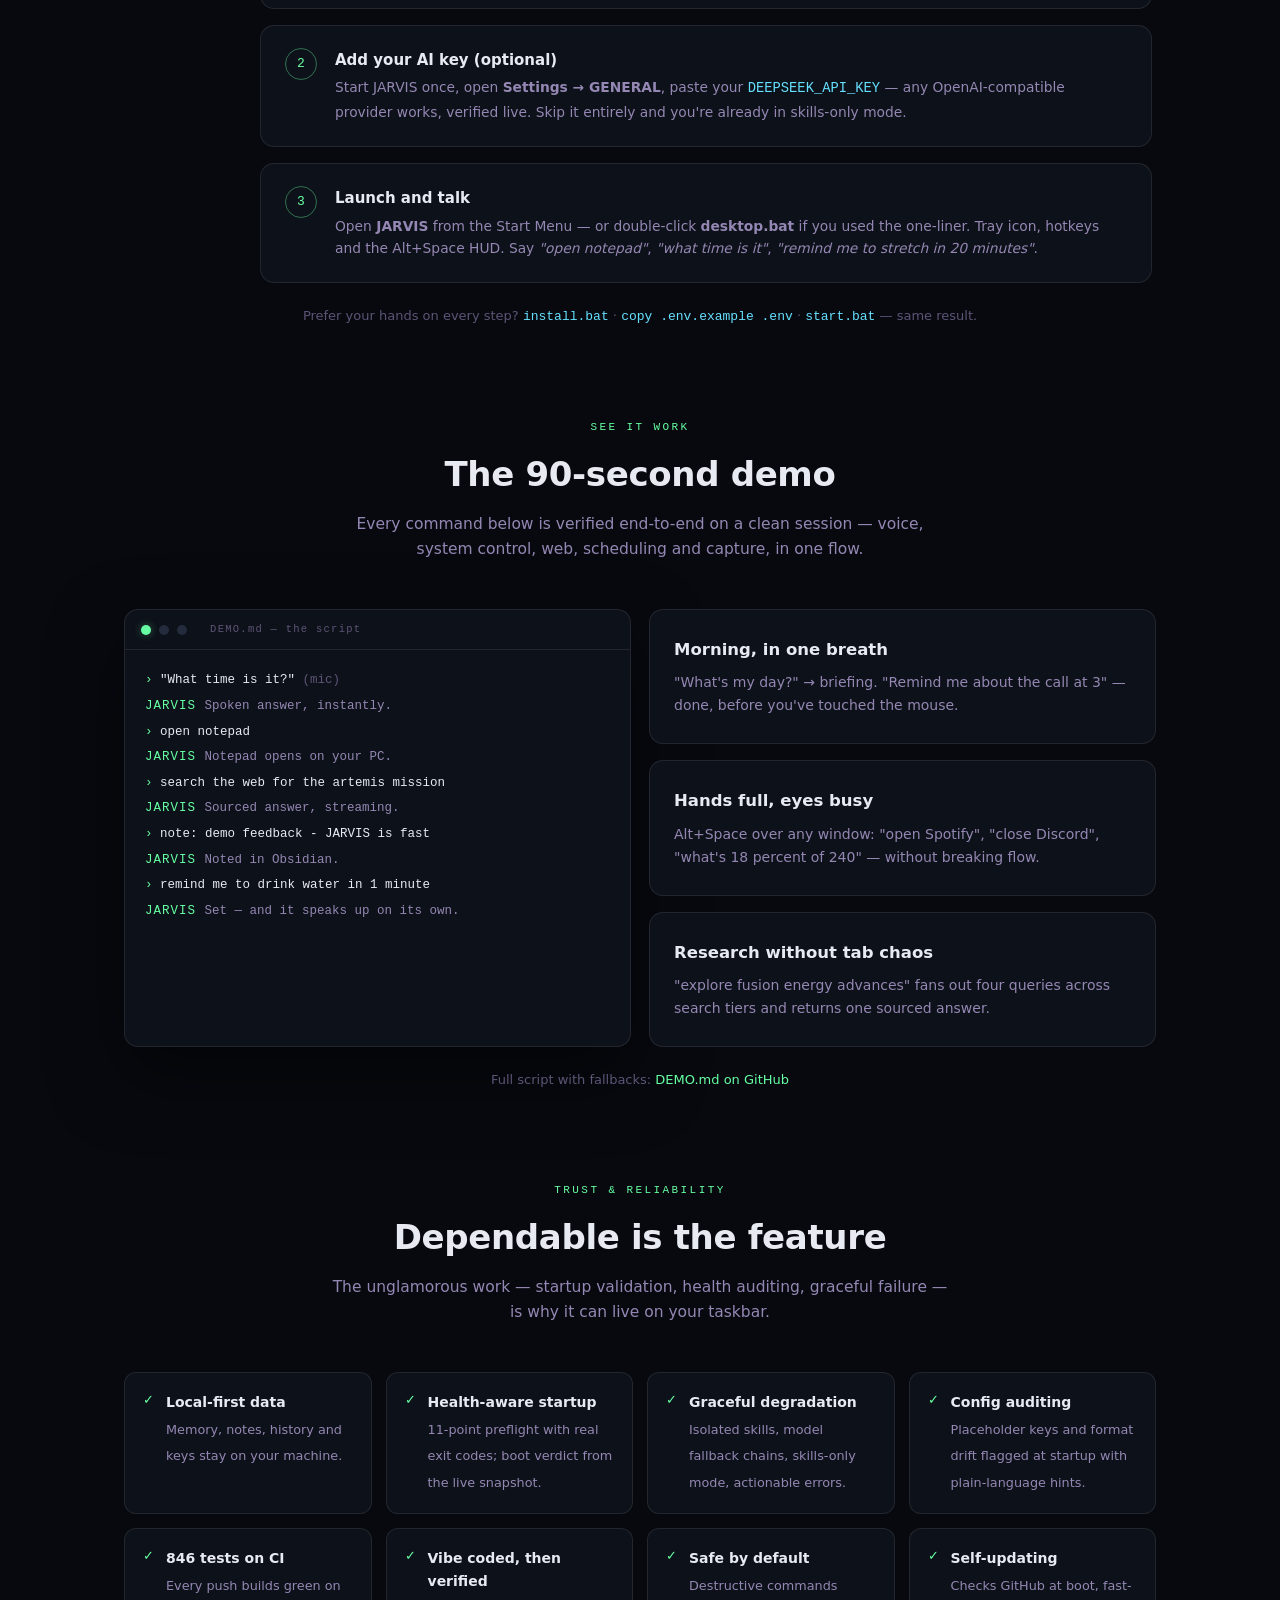
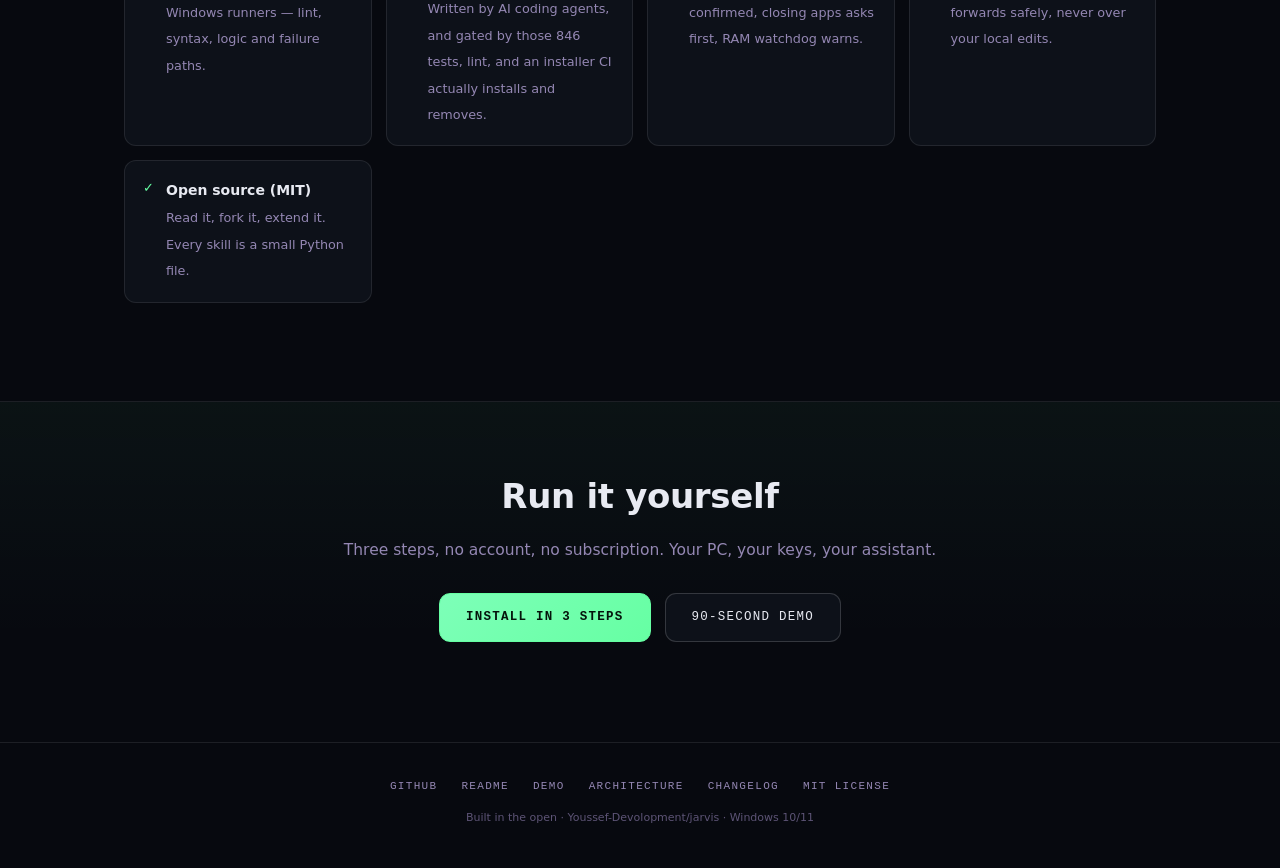
==== commit d288d32b: "State plainly that JARVIS was vibe coded by AI agents, alongside the tests, lint and installer check" ====
--- a/docs/index.html
+++ b/docs/index.html
@@ -321,6 +321,10 @@
         <b>846 tests on CI</b><span>Every push builds green on Windows
           runners — lint, syntax, logic and failure paths.</span></div></div>
       <div class="trust-item"><span class="tick">✓</span><div>
+        <b>Vibe coded, then verified</b><span>Written by AI coding
+          agents, and gated by those 846 tests, lint, and an installer
+          CI actually installs and removes.</span></div></div>
+      <div class="trust-item"><span class="tick">✓</span><div>
         <b>Safe by default</b><span>Destructive commands confirmed, closing
           apps asks first, RAM watchdog warns.</span></div></div>
       <div class="trust-item"><span class="tick">✓</span><div>
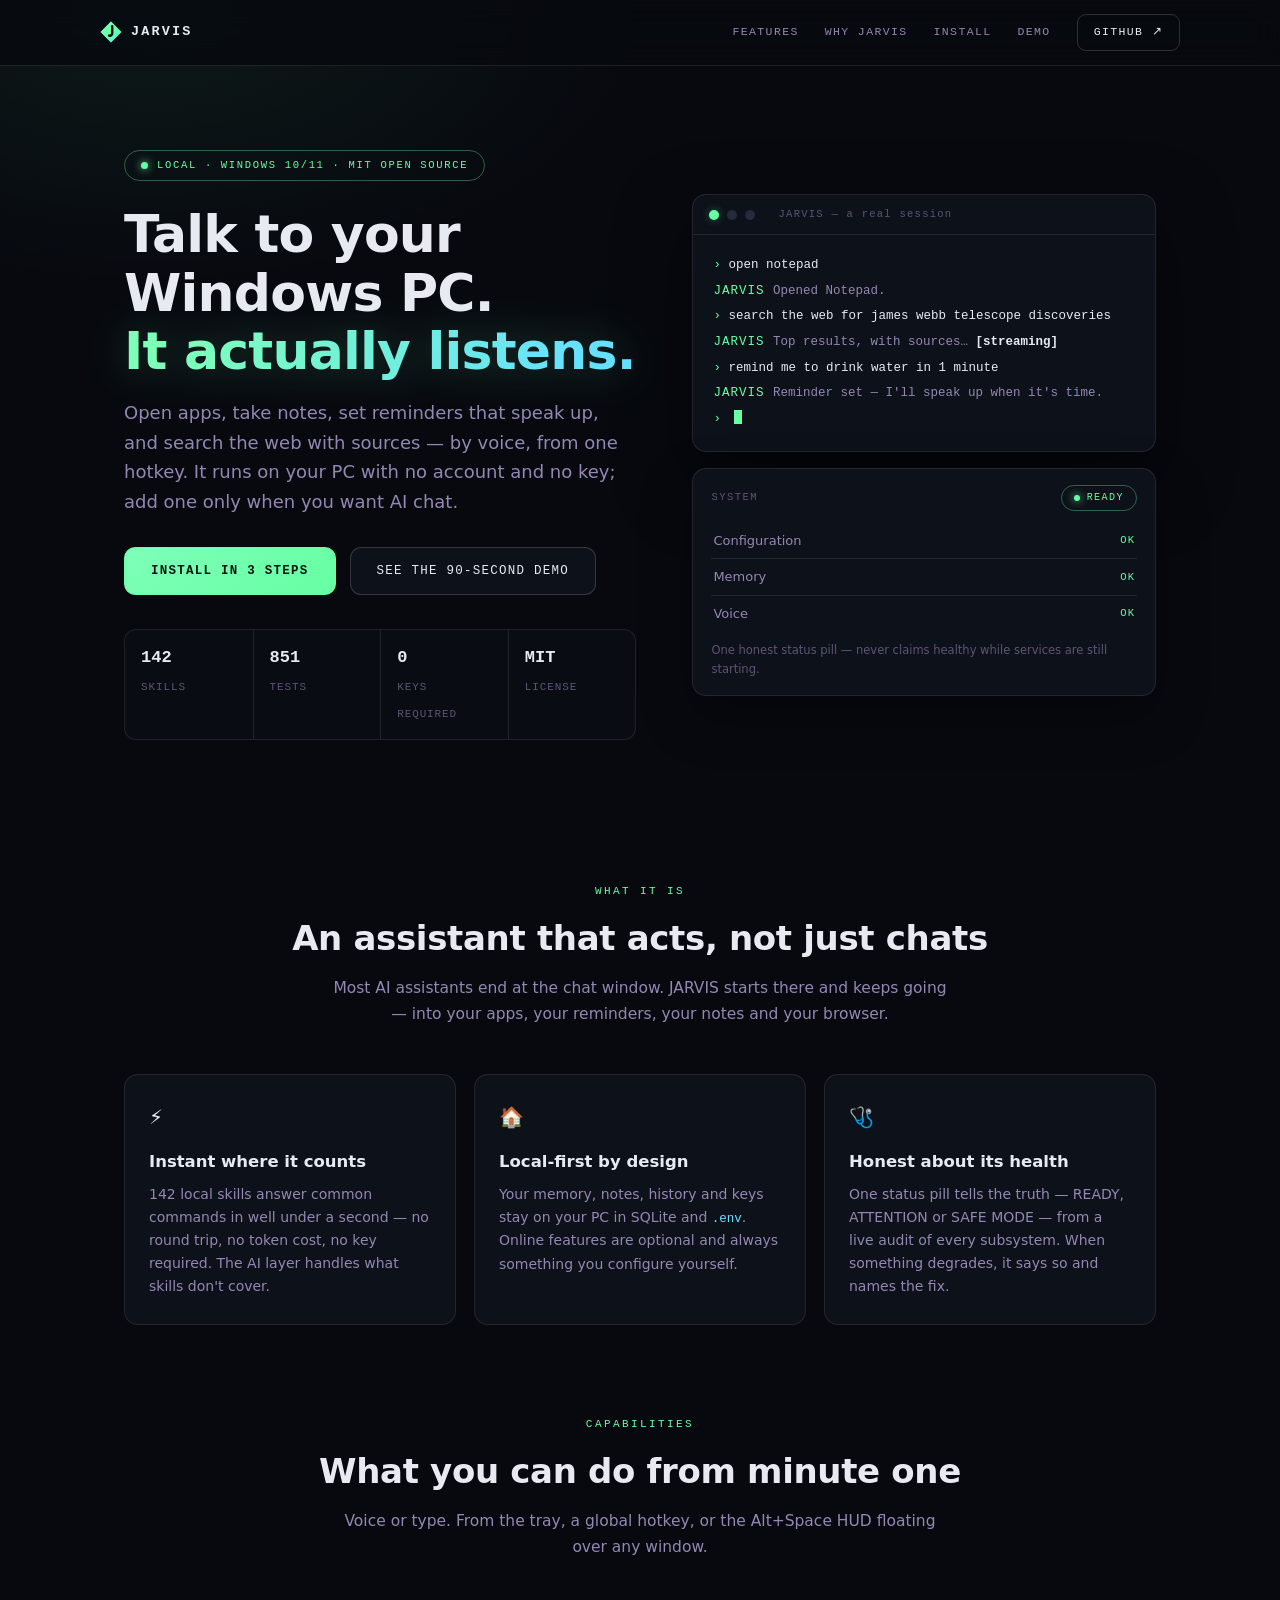
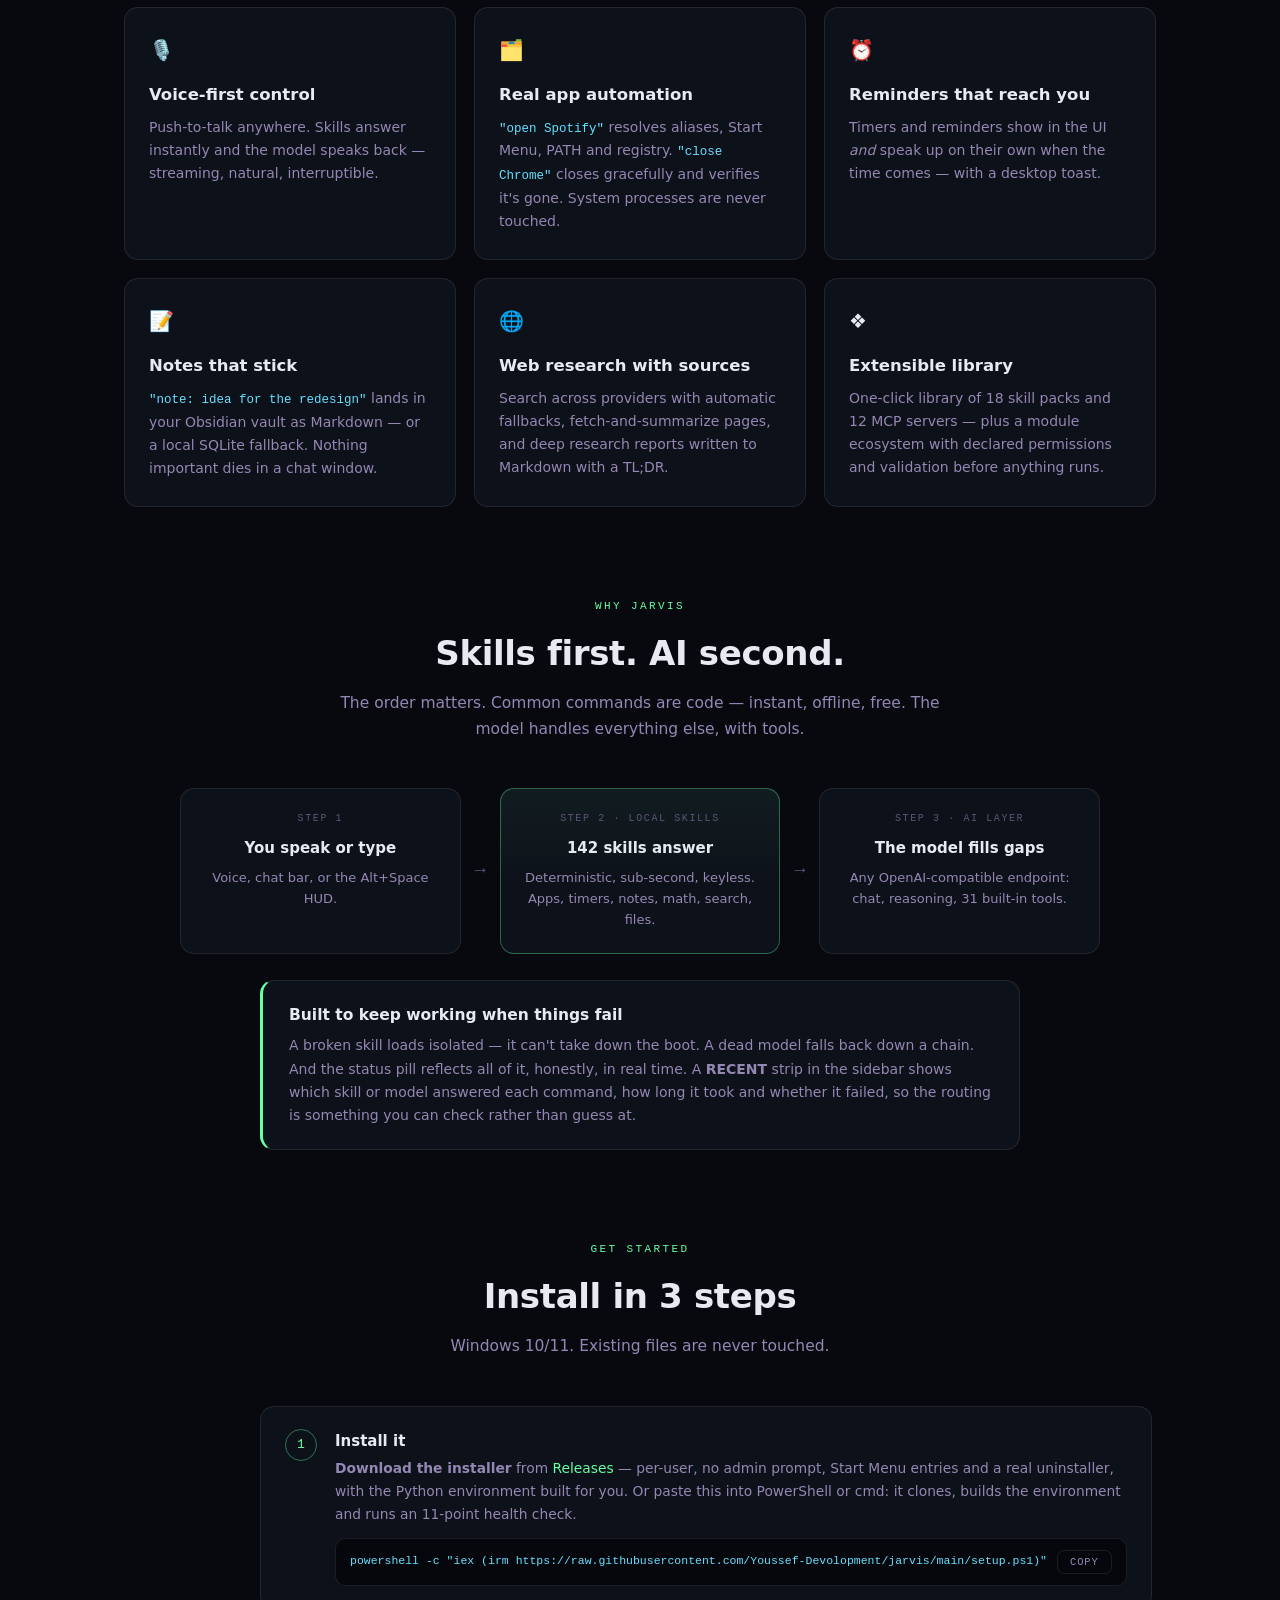
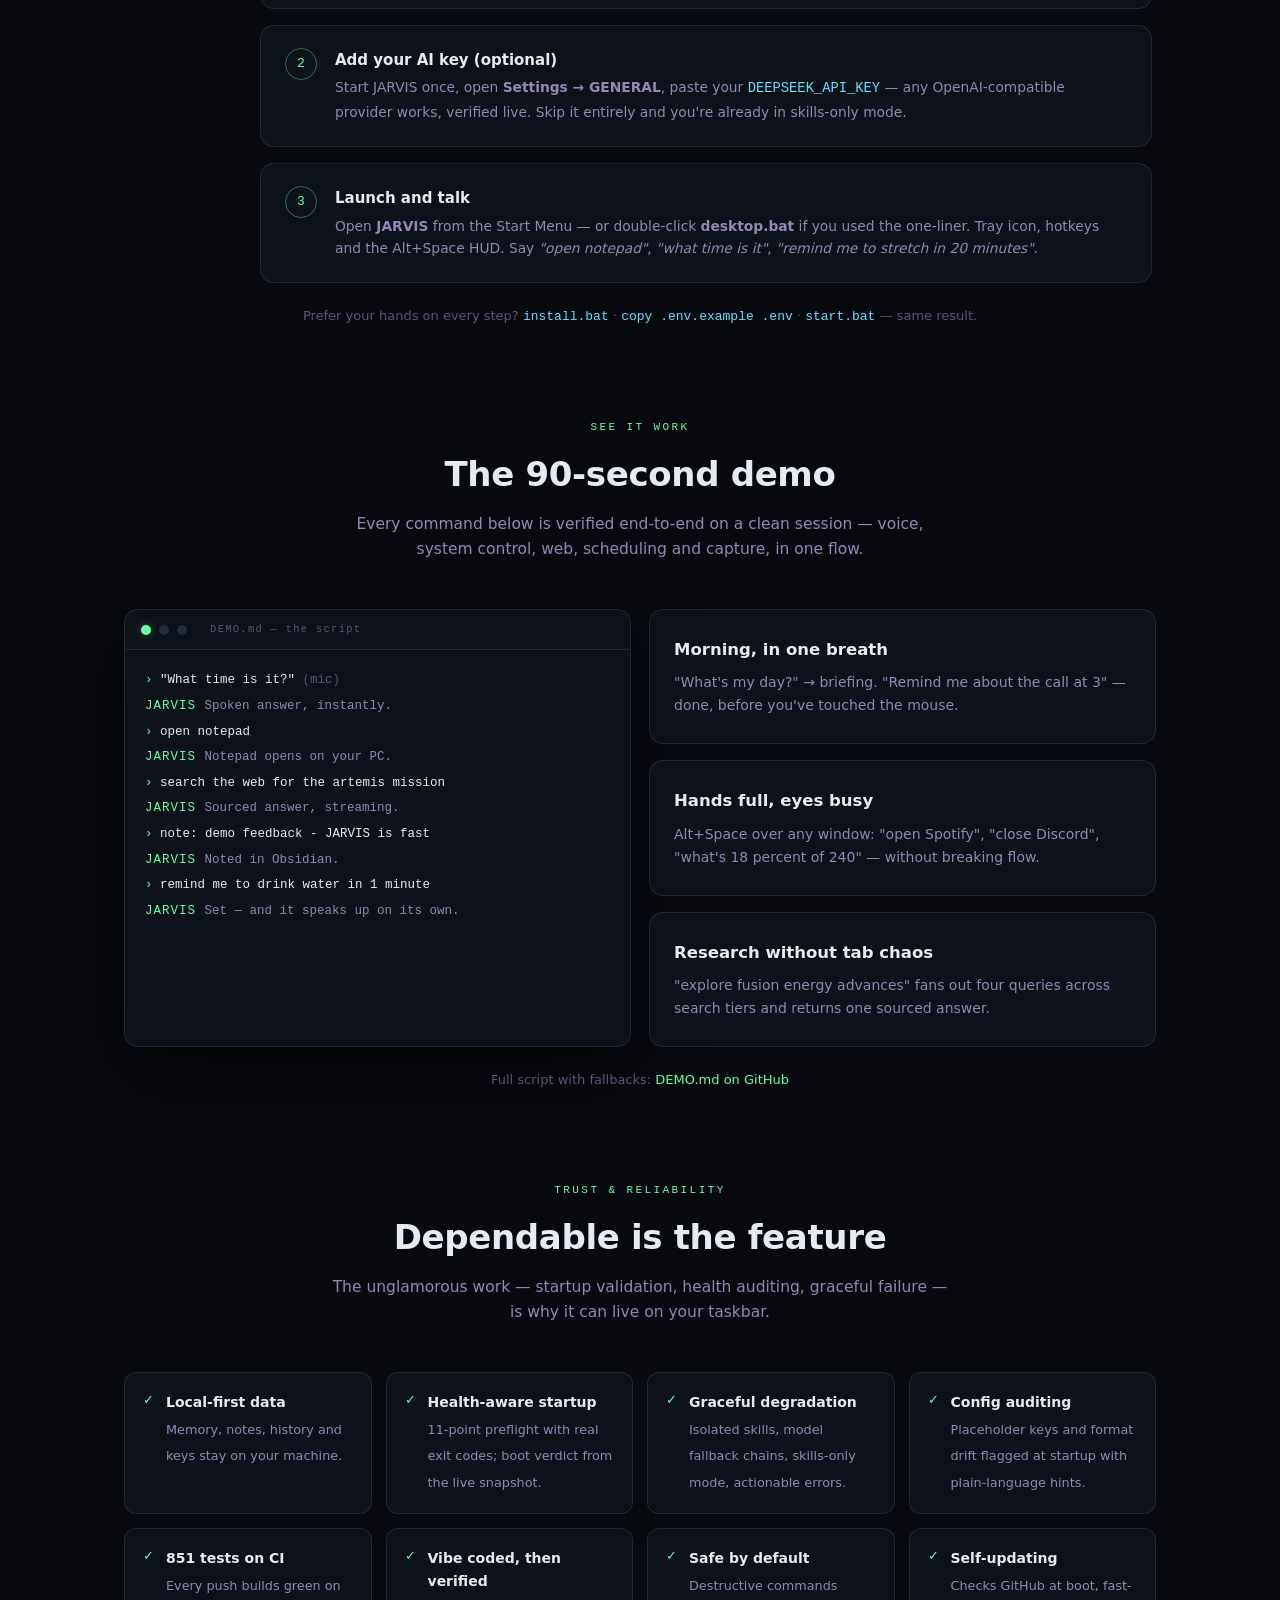
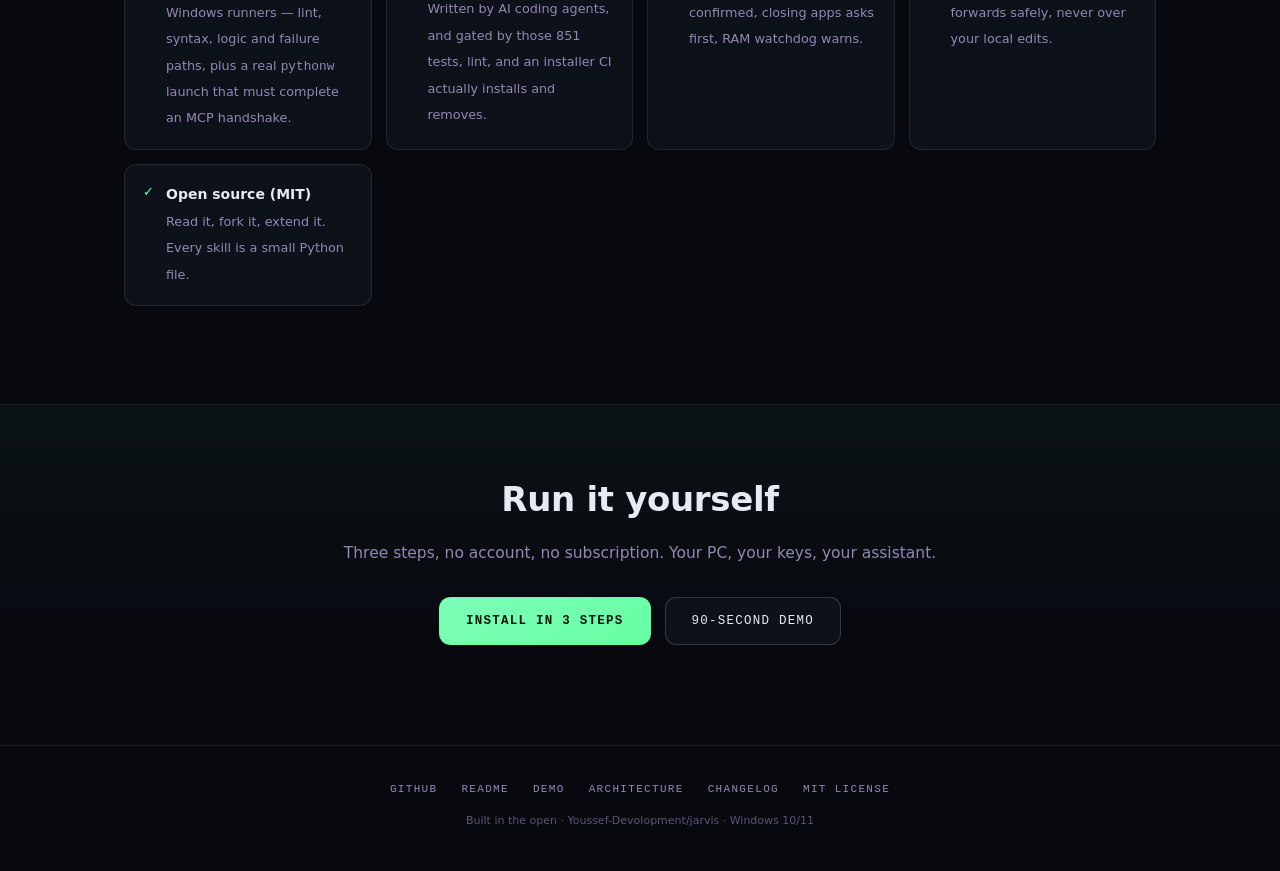
==== commit 68befd5f: "Document the windowless-launch gate, correct the stale test-file count, refresh the suite to 851 tes" ====
--- a/docs/index.html
+++ b/docs/index.html
@@ -44,7 +44,7 @@
       </div>
       <div class="stats">
         <div class="stat"><b>142</b><span>skills</span></div>
-        <div class="stat"><b>846</b><span>tests</span></div>
+        <div class="stat"><b>851</b><span>tests</span></div>
         <div class="stat"><b>0</b><span>keys required</span></div>
         <div class="stat"><b>MIT</b><span>license</span></div>
       </div>
@@ -318,11 +318,13 @@
         <b>Config auditing</b><span>Placeholder keys and format drift
         flagged at startup with plain-language hints.</span></div></div>
       <div class="trust-item"><span class="tick">✓</span><div>
-        <b>846 tests on CI</b><span>Every push builds green on Windows
-          runners — lint, syntax, logic and failure paths.</span></div></div>
+        <b>851 tests on CI</b><span>Every push builds green on Windows
+          runners — lint, syntax, logic and failure paths, plus a real
+          <code>pythonw</code> launch that must complete an MCP
+          handshake.</span></div></div>
       <div class="trust-item"><span class="tick">✓</span><div>
         <b>Vibe coded, then verified</b><span>Written by AI coding
-          agents, and gated by those 846 tests, lint, and an installer
+          agents, and gated by those 851 tests, lint, and an installer
           CI actually installs and removes.</span></div></div>
       <div class="trust-item"><span class="tick">✓</span><div>
         <b>Safe by default</b><span>Destructive commands confirmed, closing
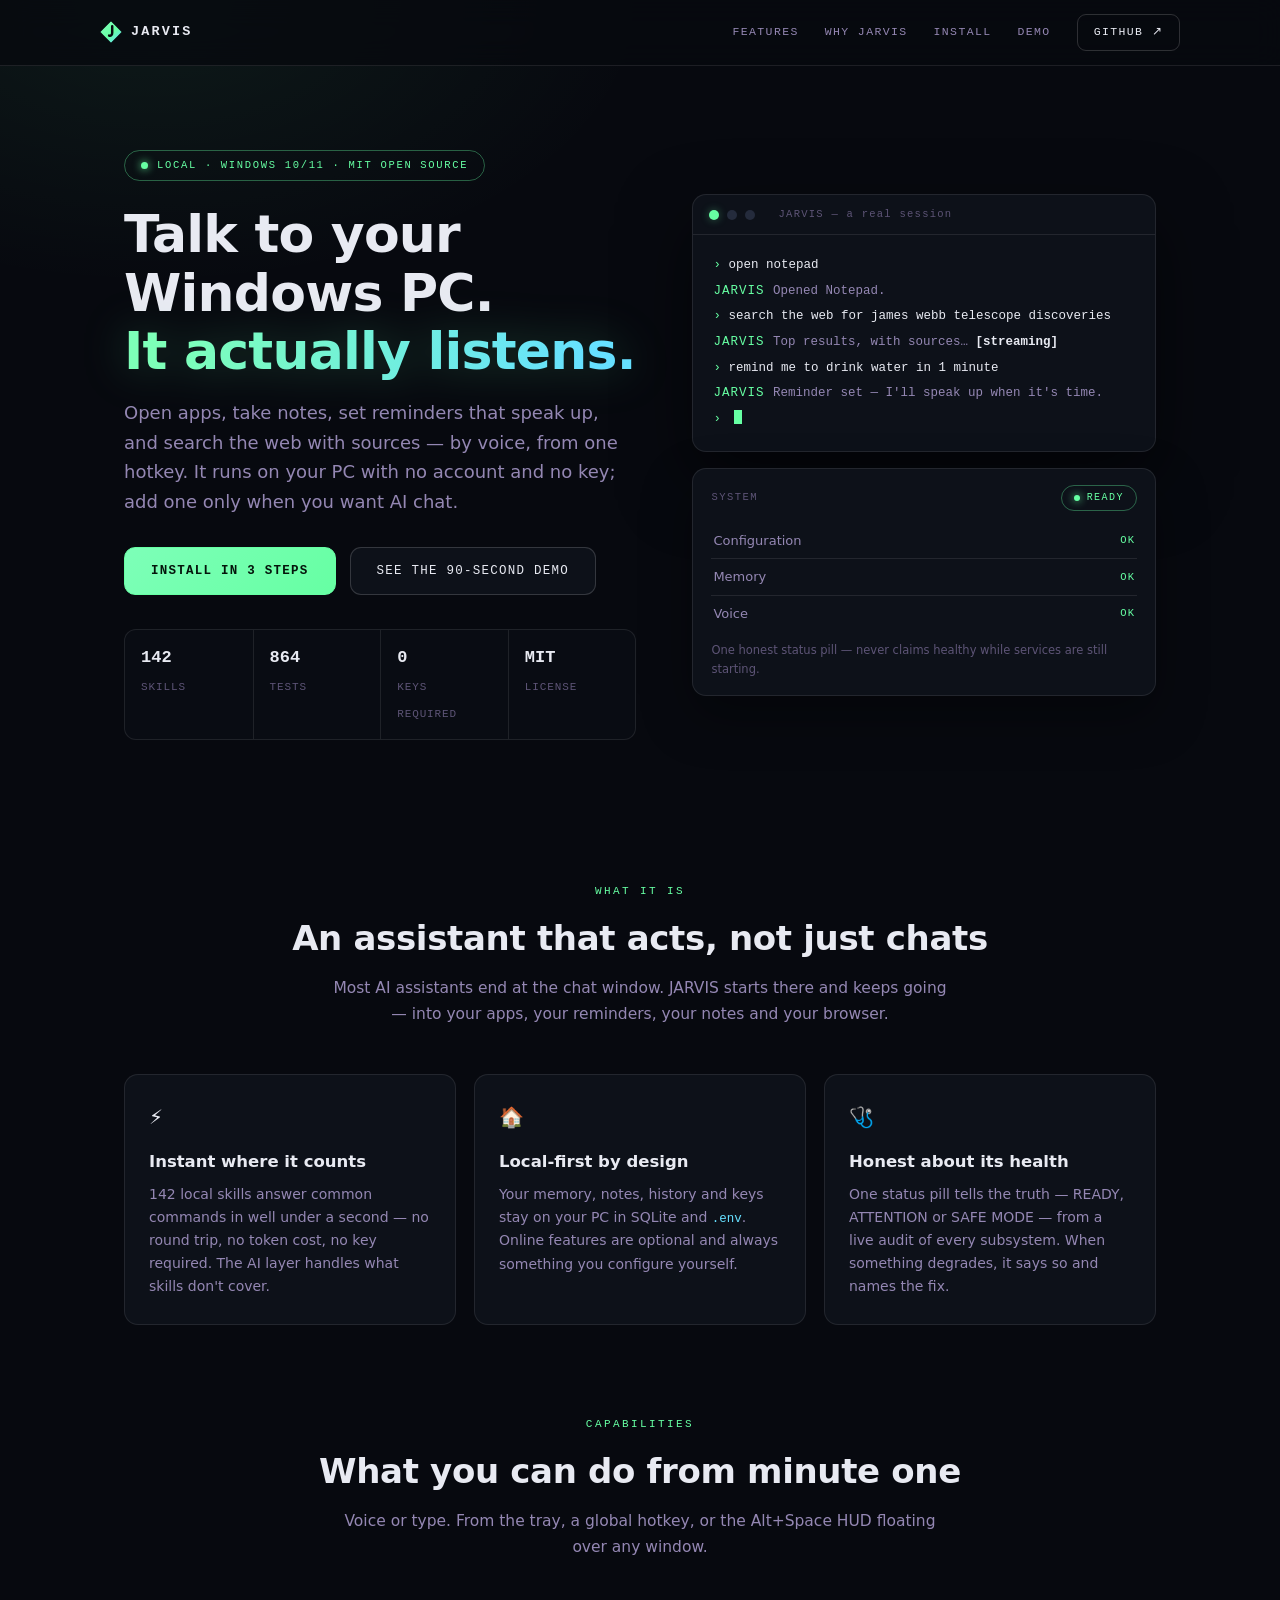
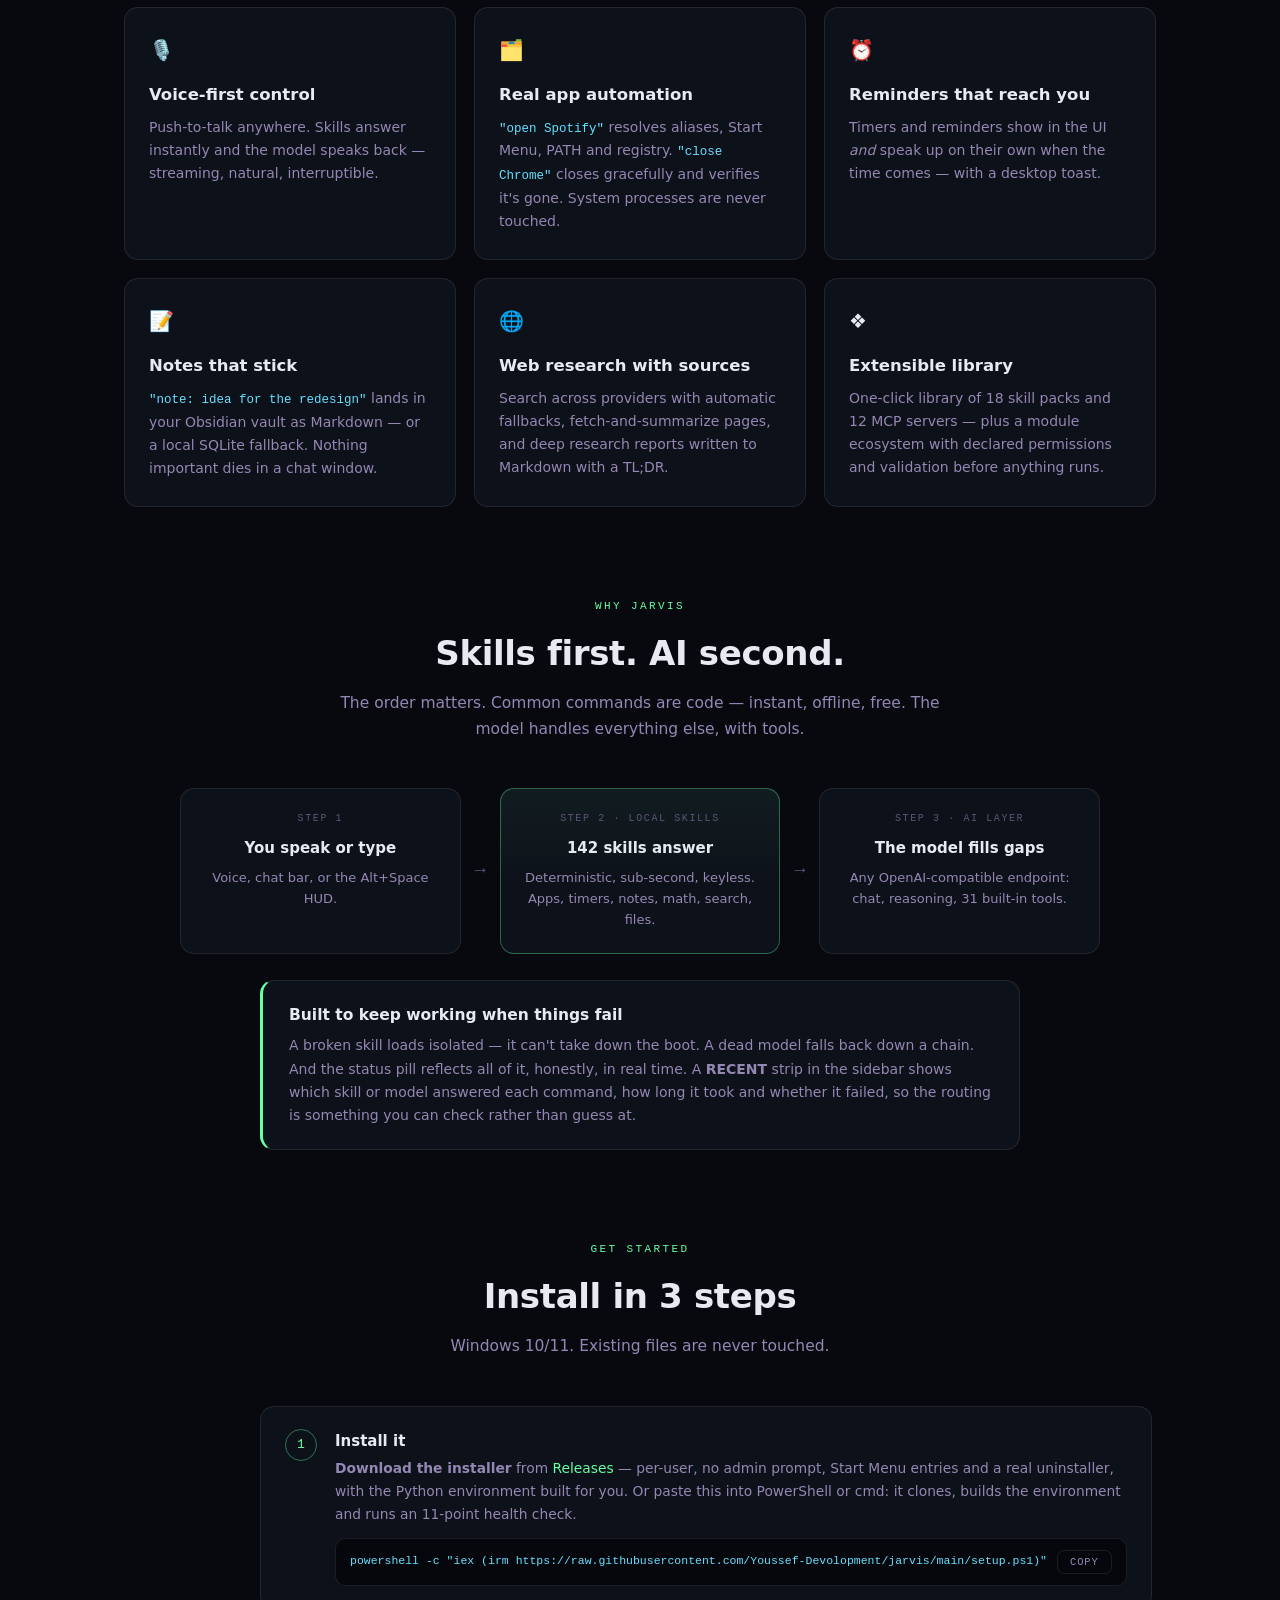
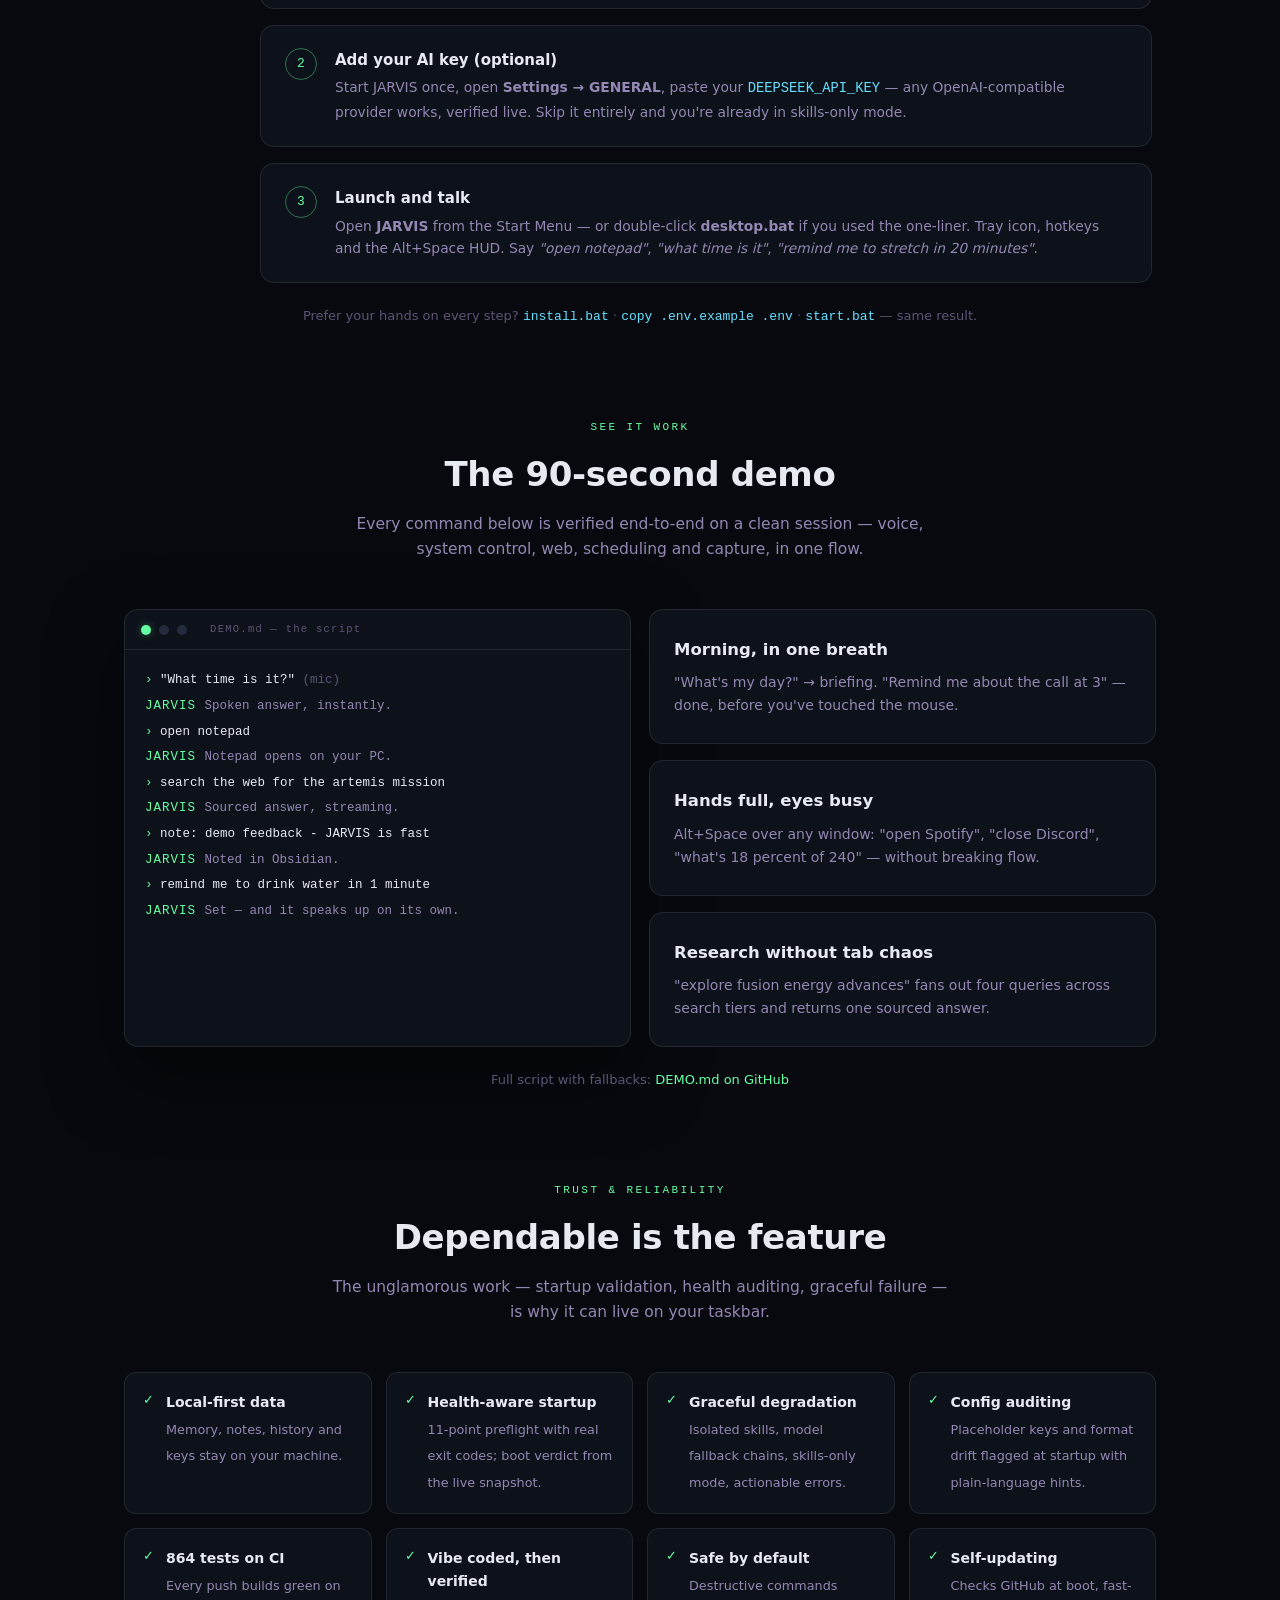
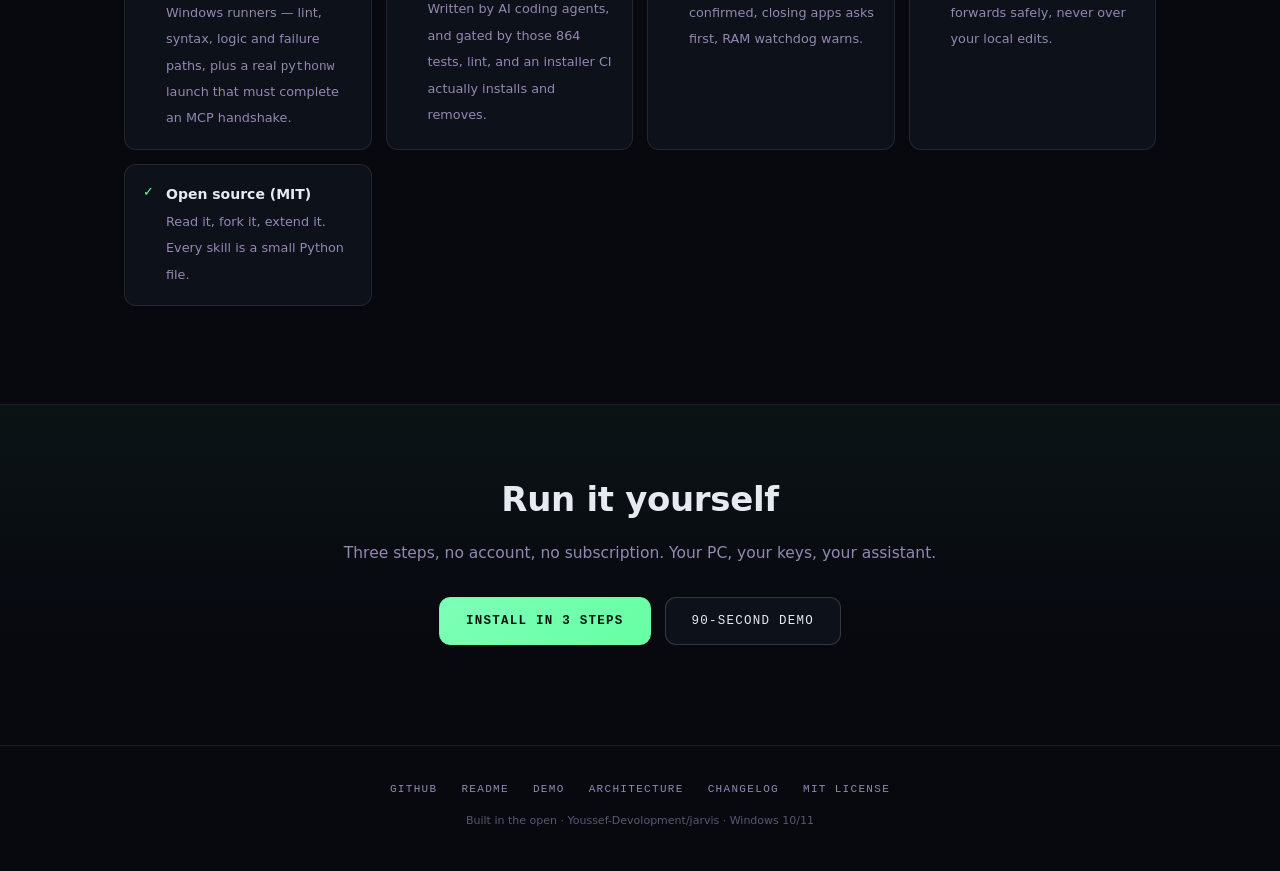
==== commit 39e671d5: "Document the settings rail, record the [hidden] author-CSS trap as a decision, note the skill-first " ====
--- a/docs/index.html
+++ b/docs/index.html
@@ -44,7 +44,7 @@
       </div>
       <div class="stats">
         <div class="stat"><b>142</b><span>skills</span></div>
-        <div class="stat"><b>851</b><span>tests</span></div>
+        <div class="stat"><b>864</b><span>tests</span></div>
         <div class="stat"><b>0</b><span>keys required</span></div>
         <div class="stat"><b>MIT</b><span>license</span></div>
       </div>
@@ -318,13 +318,13 @@
         <b>Config auditing</b><span>Placeholder keys and format drift
         flagged at startup with plain-language hints.</span></div></div>
       <div class="trust-item"><span class="tick">✓</span><div>
-        <b>851 tests on CI</b><span>Every push builds green on Windows
+        <b>864 tests on CI</b><span>Every push builds green on Windows
           runners — lint, syntax, logic and failure paths, plus a real
           <code>pythonw</code> launch that must complete an MCP
           handshake.</span></div></div>
       <div class="trust-item"><span class="tick">✓</span><div>
         <b>Vibe coded, then verified</b><span>Written by AI coding
-          agents, and gated by those 851 tests, lint, and an installer
+          agents, and gated by those 864 tests, lint, and an installer
           CI actually installs and removes.</span></div></div>
       <div class="trust-item"><span class="tick">✓</span><div>
         <b>Safe by default</b><span>Destructive commands confirmed, closing
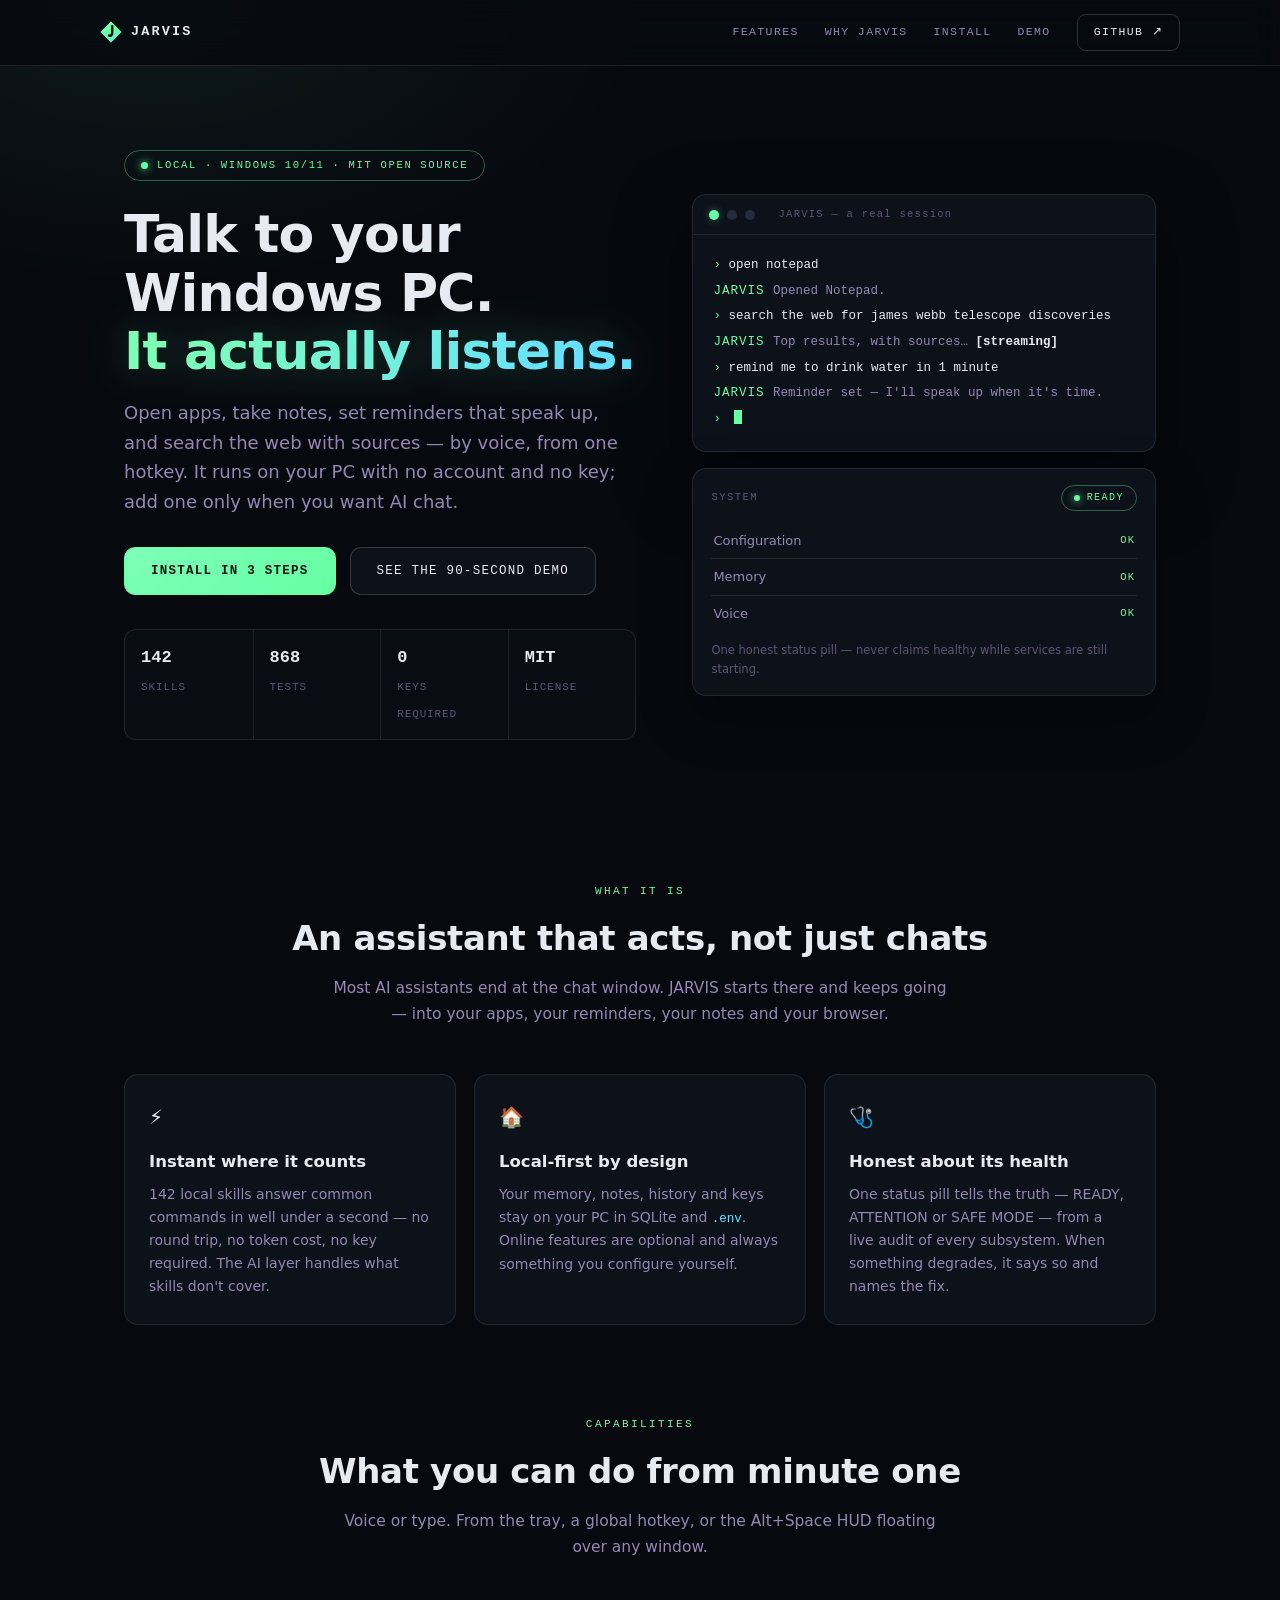
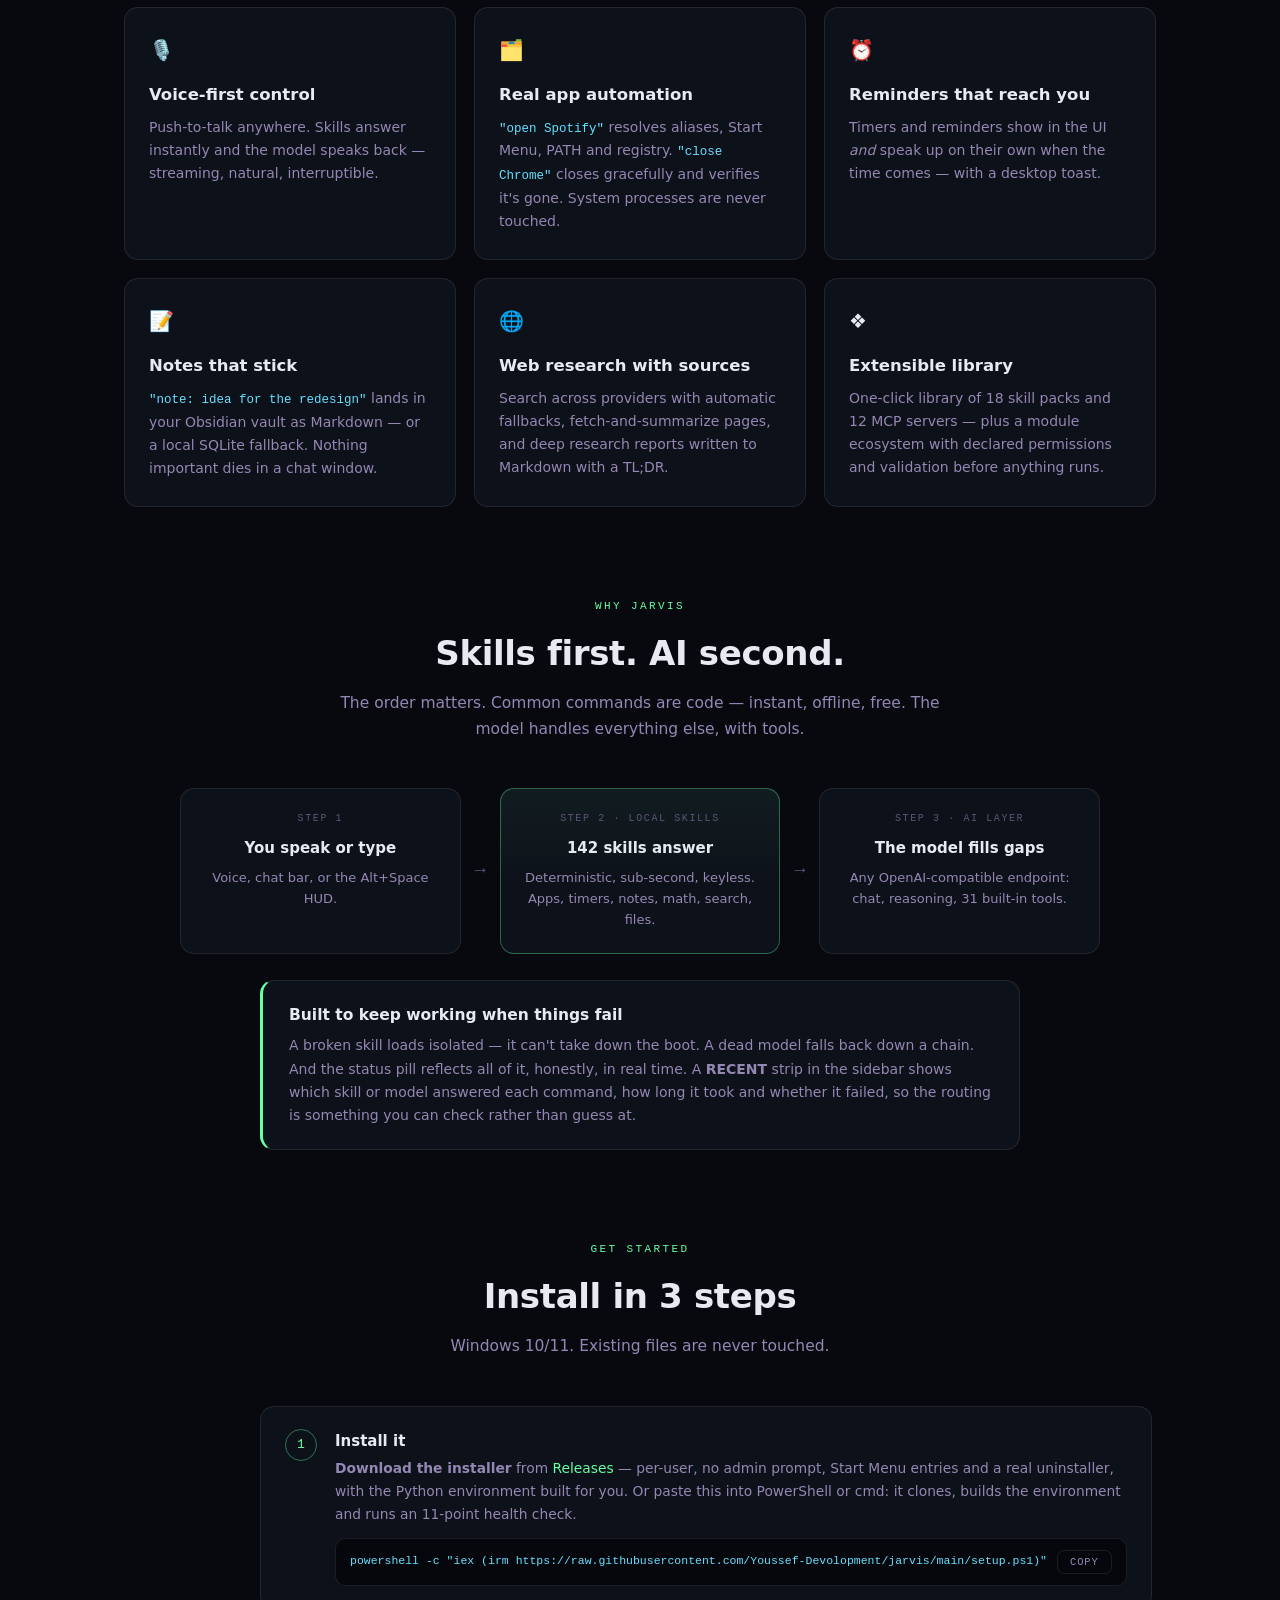
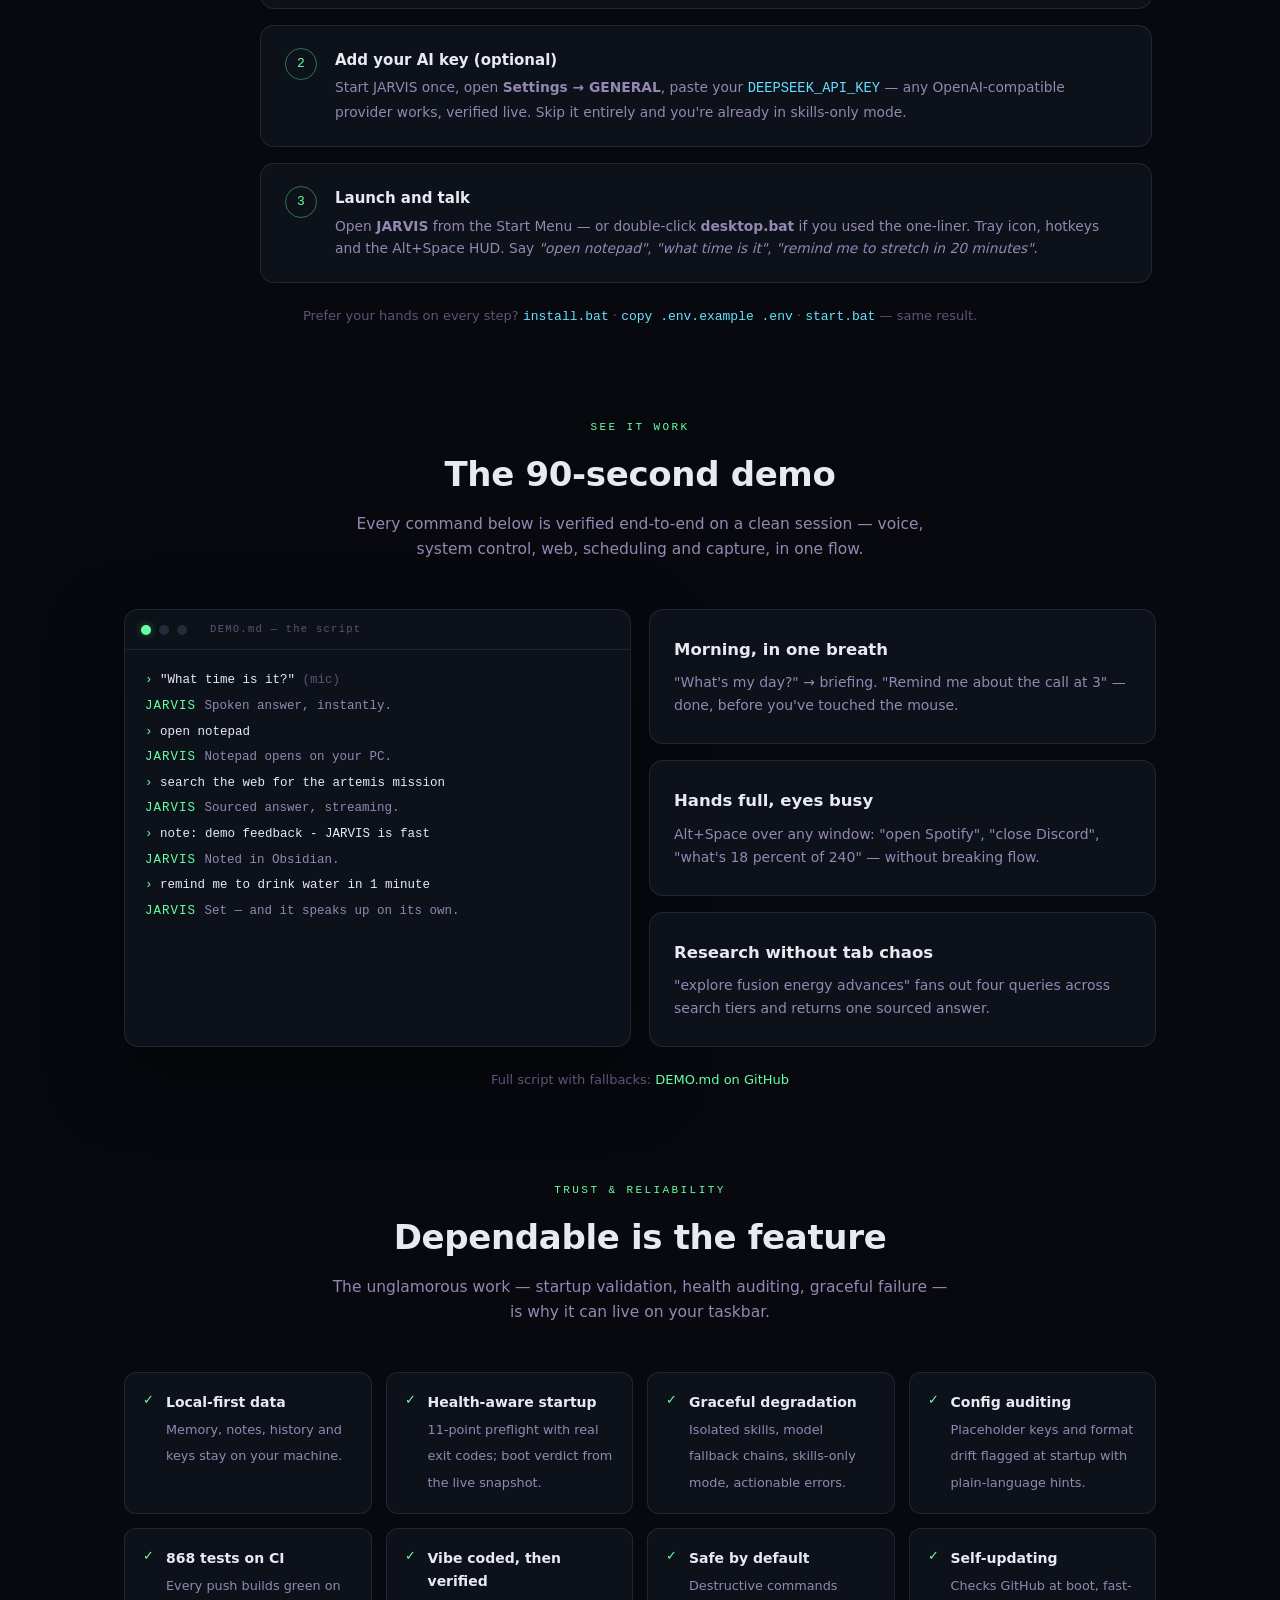
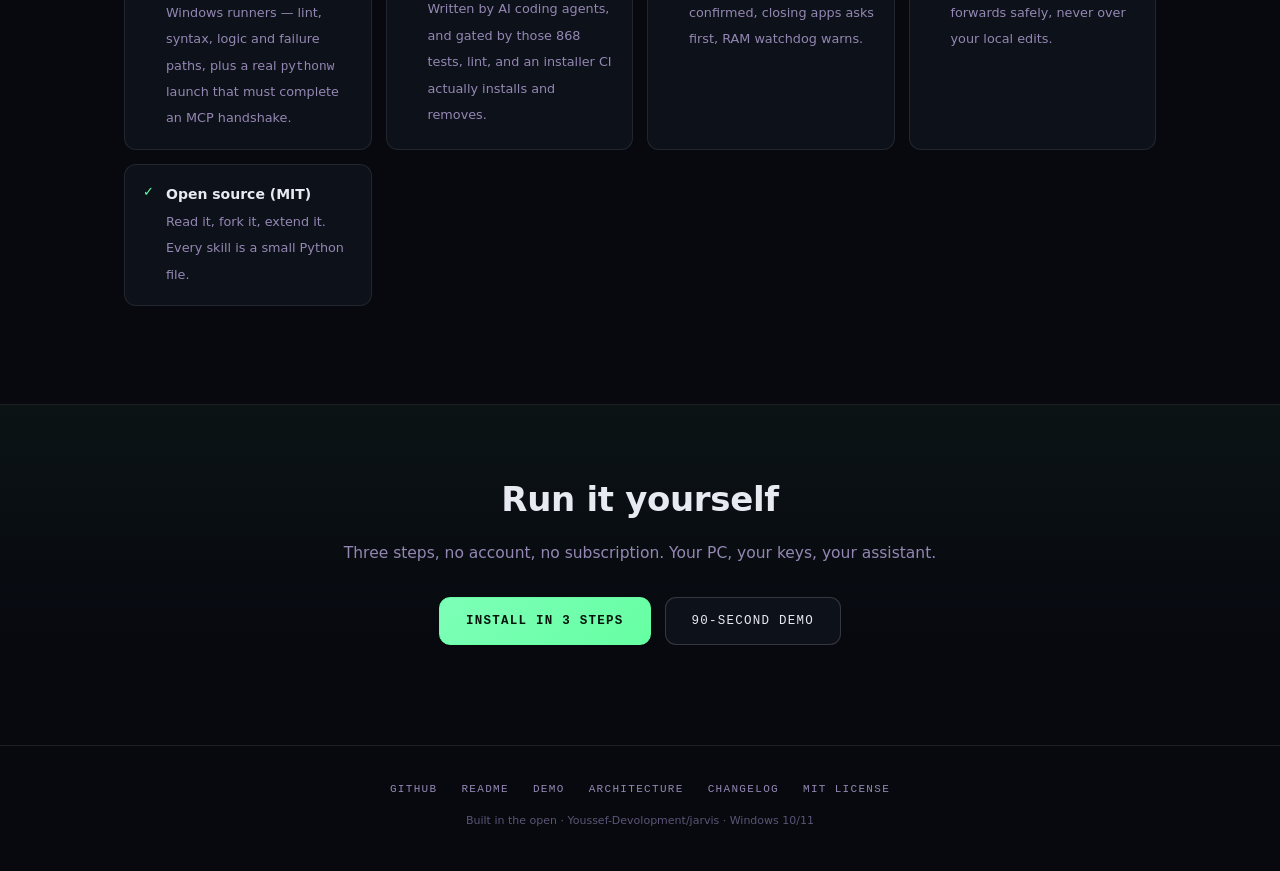
==== commit 3878b788: "Explain why the installer gate now pins its interpreter, record the unexplained red tag that forced " ====
--- a/docs/index.html
+++ b/docs/index.html
@@ -44,7 +44,7 @@
       </div>
       <div class="stats">
         <div class="stat"><b>142</b><span>skills</span></div>
-        <div class="stat"><b>864</b><span>tests</span></div>
+        <div class="stat"><b>868</b><span>tests</span></div>
         <div class="stat"><b>0</b><span>keys required</span></div>
         <div class="stat"><b>MIT</b><span>license</span></div>
       </div>
@@ -318,13 +318,13 @@
         <b>Config auditing</b><span>Placeholder keys and format drift
         flagged at startup with plain-language hints.</span></div></div>
       <div class="trust-item"><span class="tick">✓</span><div>
-        <b>864 tests on CI</b><span>Every push builds green on Windows
+        <b>868 tests on CI</b><span>Every push builds green on Windows
           runners — lint, syntax, logic and failure paths, plus a real
           <code>pythonw</code> launch that must complete an MCP
           handshake.</span></div></div>
       <div class="trust-item"><span class="tick">✓</span><div>
         <b>Vibe coded, then verified</b><span>Written by AI coding
-          agents, and gated by those 864 tests, lint, and an installer
+          agents, and gated by those 868 tests, lint, and an installer
           CI actually installs and removes.</span></div></div>
       <div class="trust-item"><span class="tick">✓</span><div>
         <b>Safe by default</b><span>Destructive commands confirmed, closing
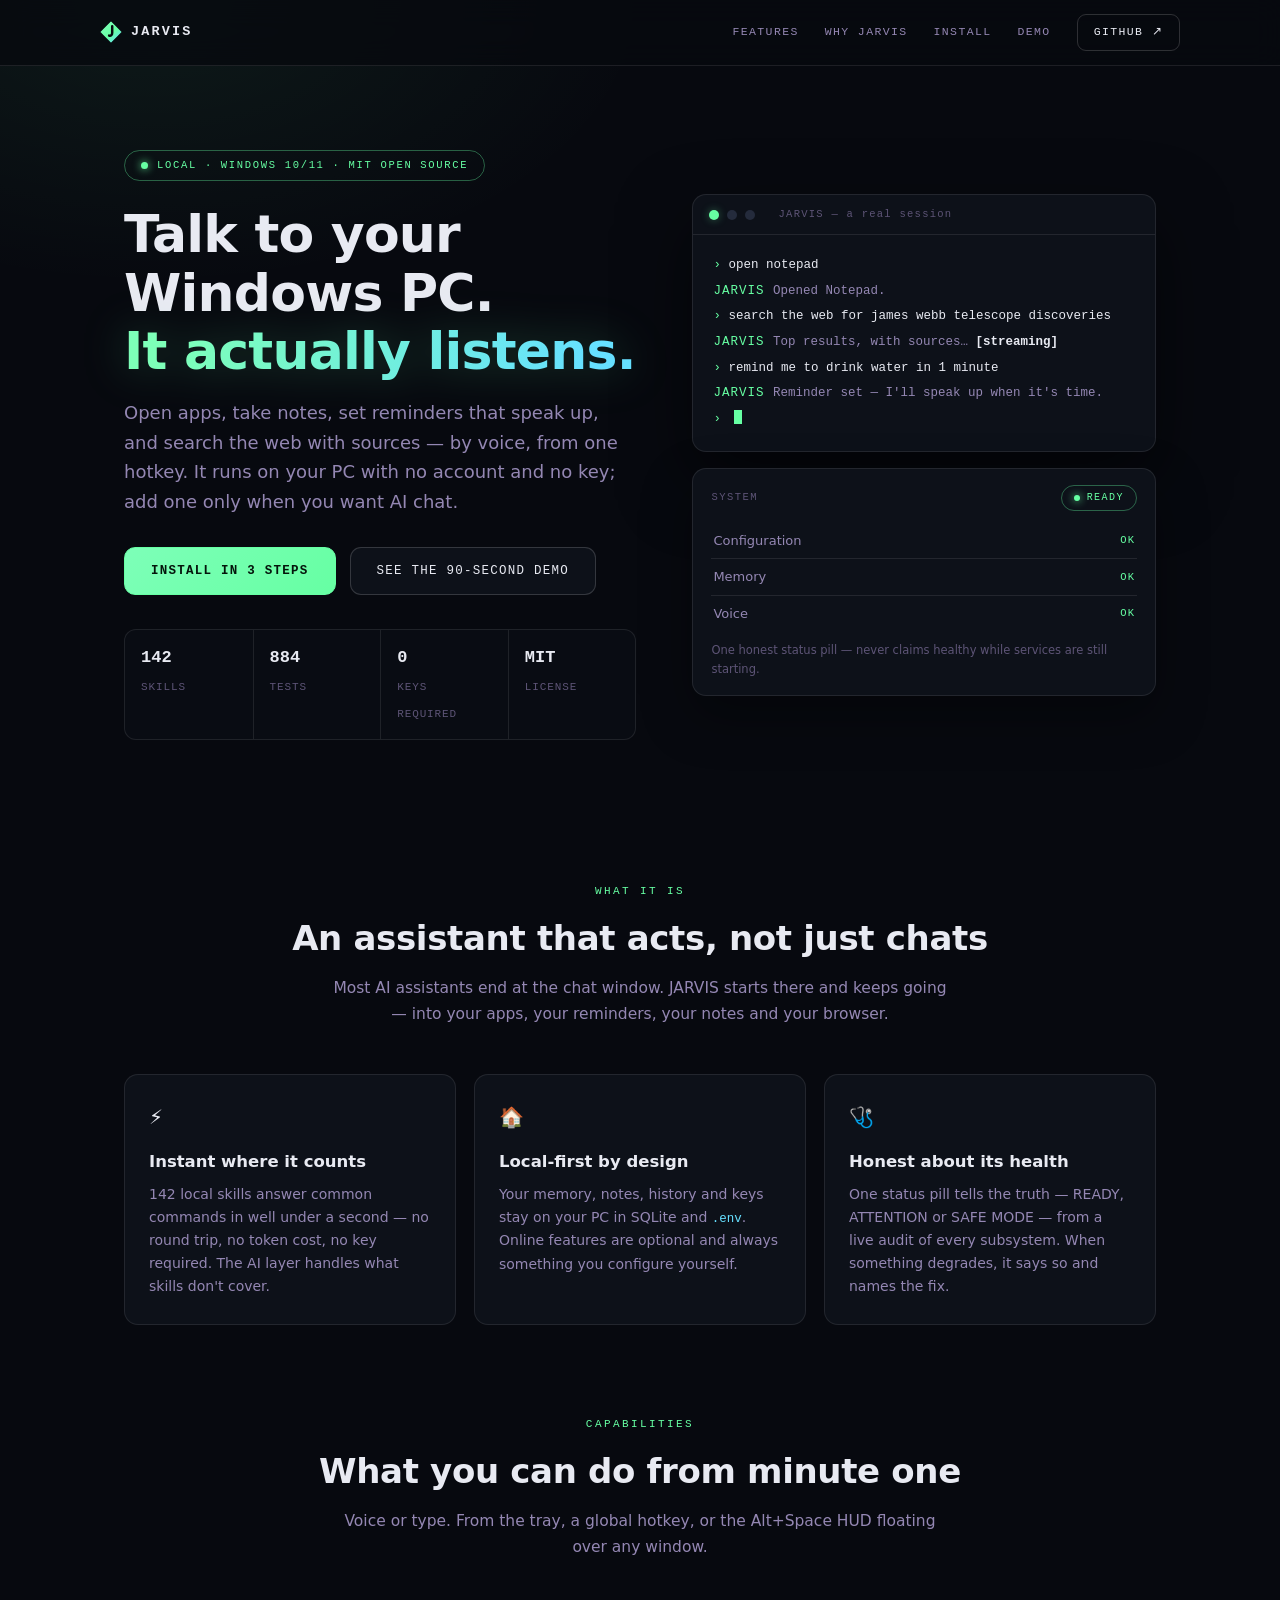
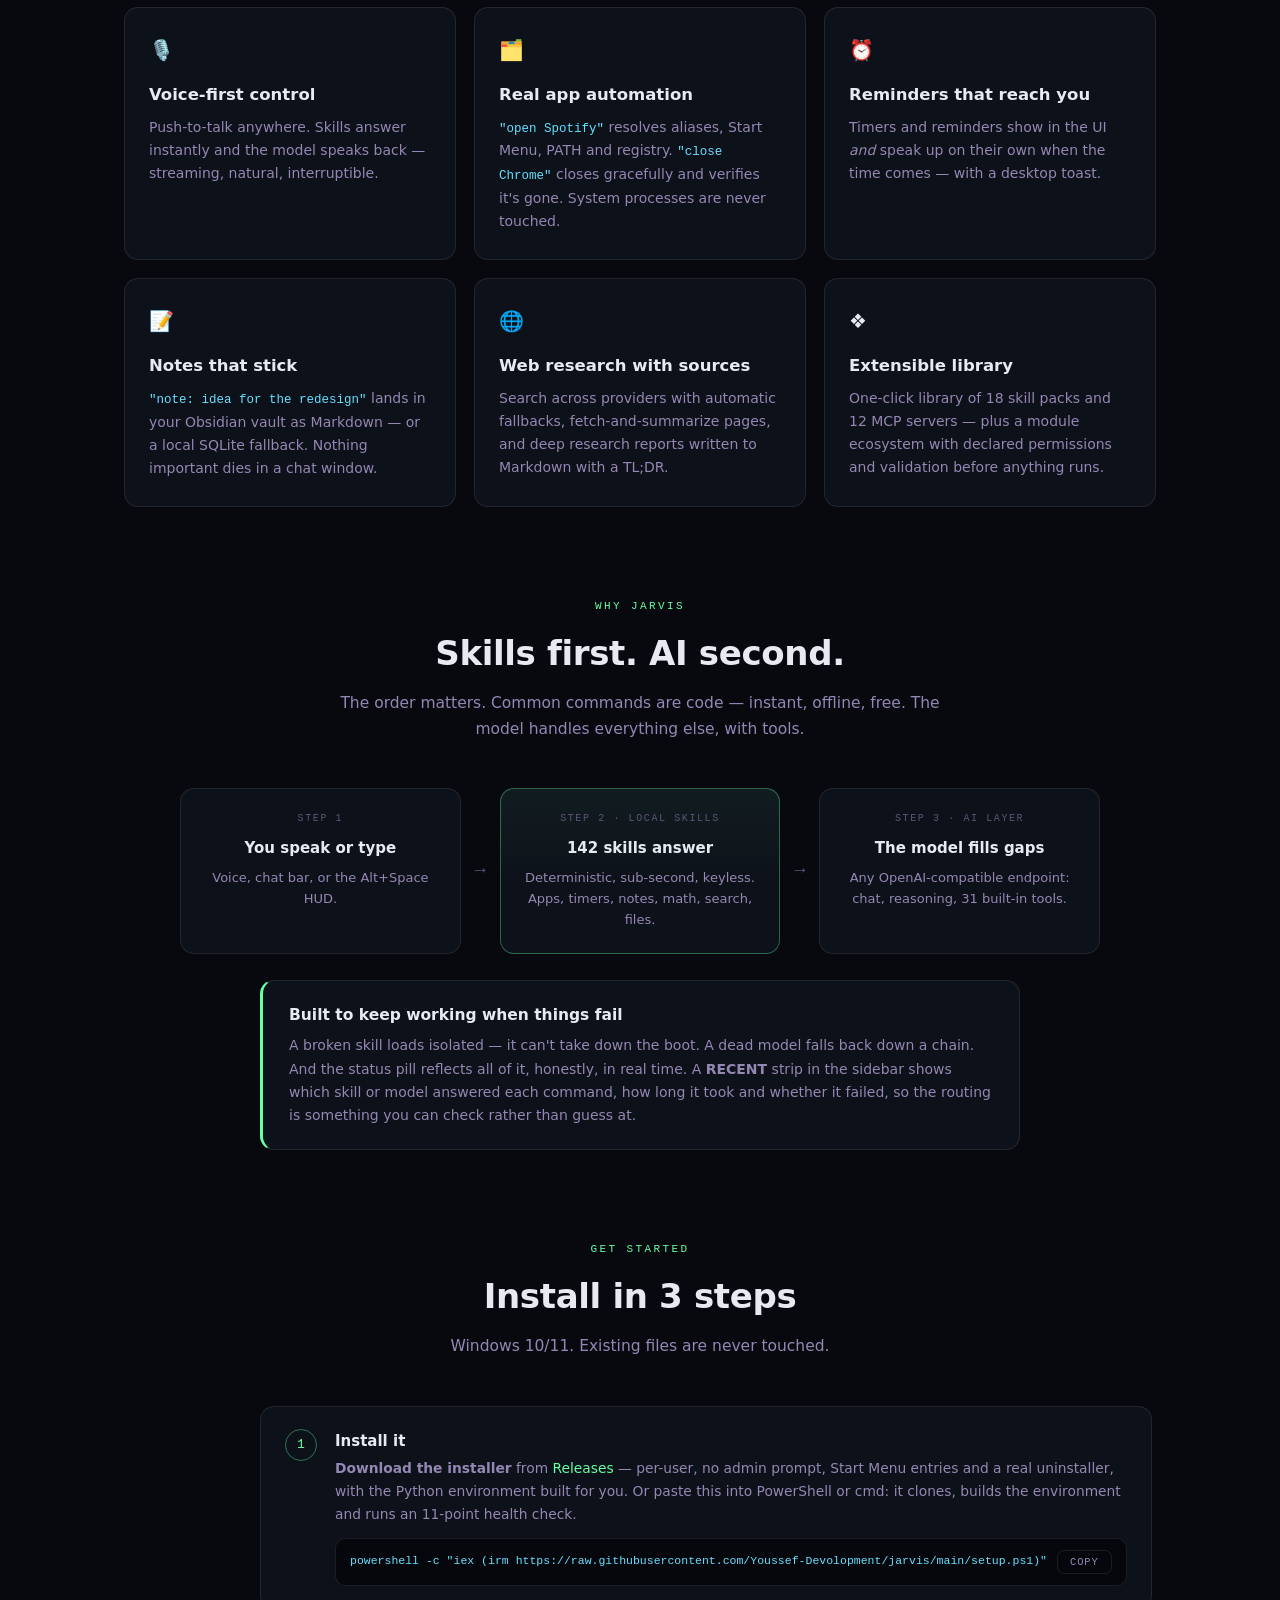
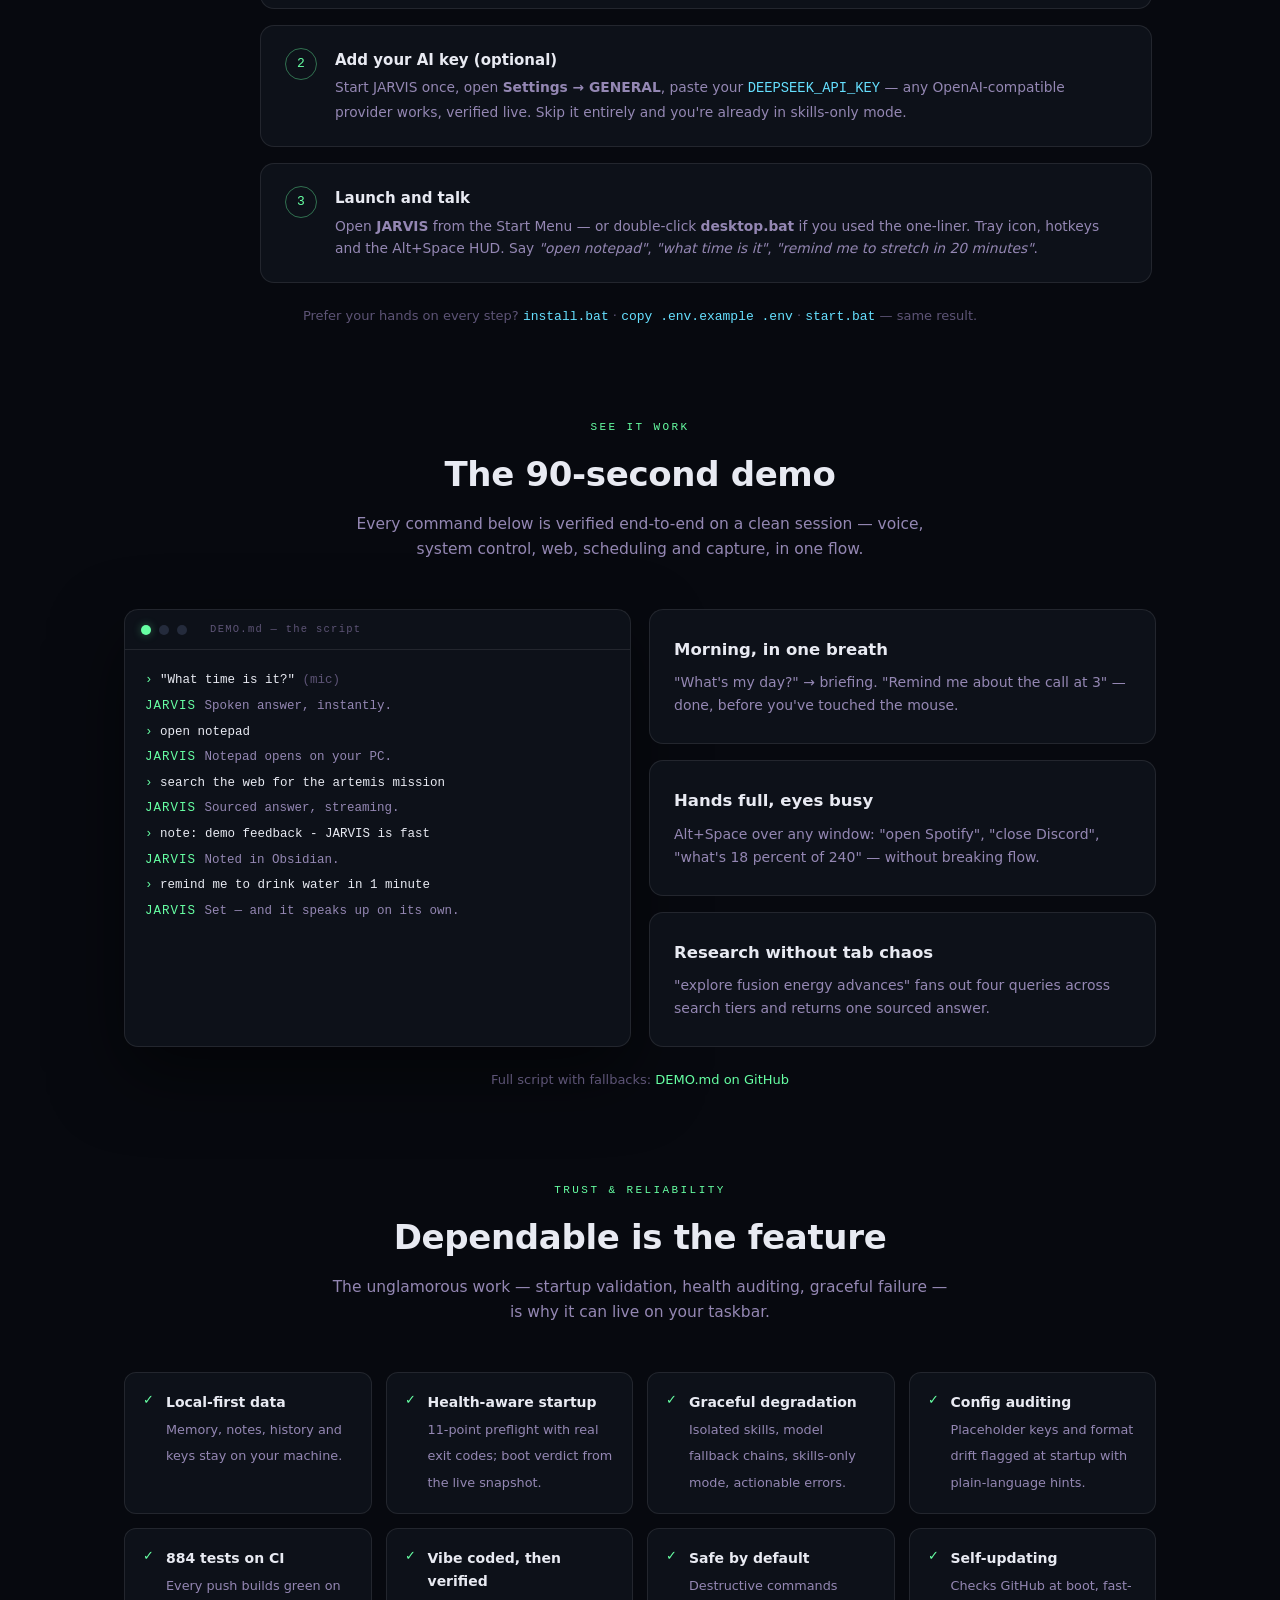
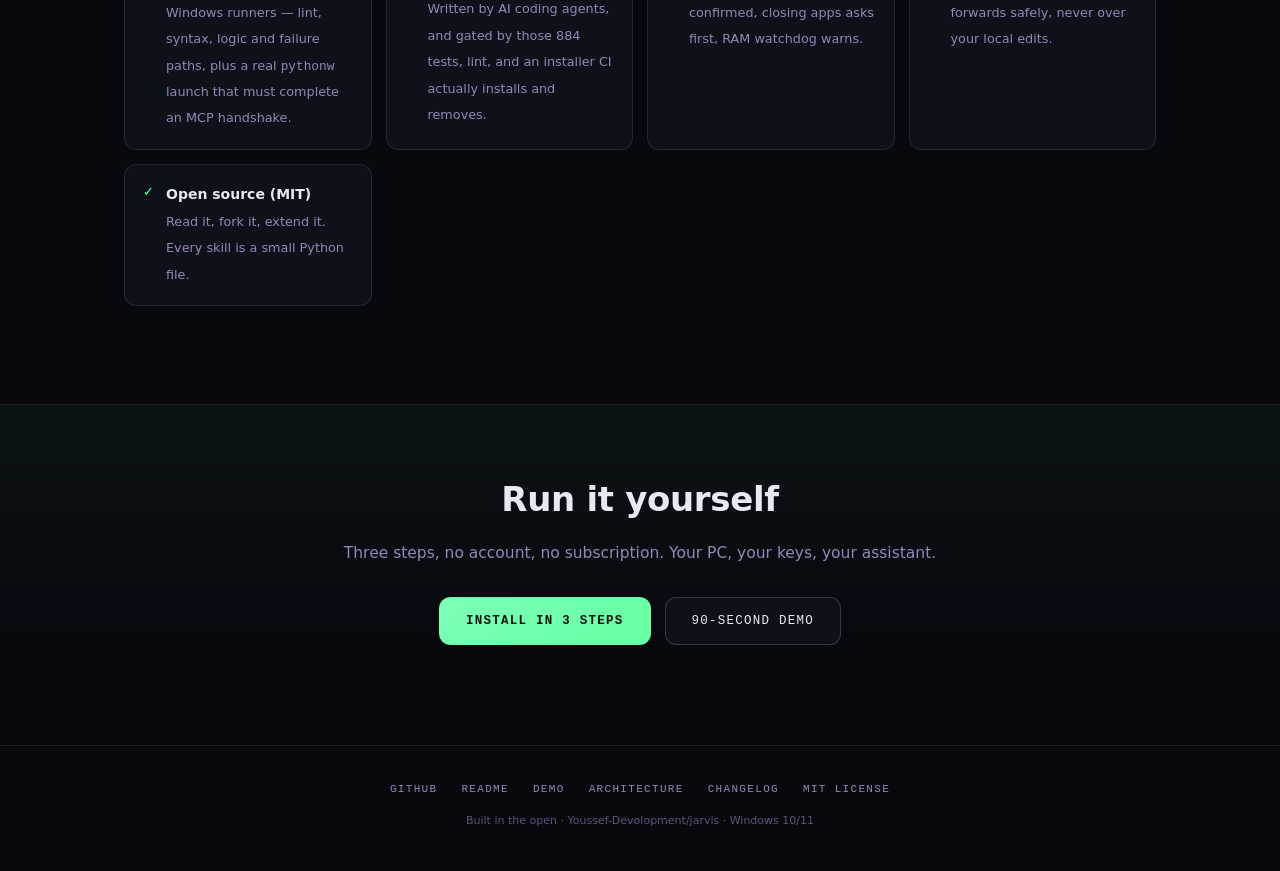
==== commit 60baefe3: "Explain the lighter page, record what boot time still costs, and refresh the counts to 884 tests acr" ====
--- a/docs/index.html
+++ b/docs/index.html
@@ -44,7 +44,7 @@
       </div>
       <div class="stats">
         <div class="stat"><b>142</b><span>skills</span></div>
-        <div class="stat"><b>868</b><span>tests</span></div>
+        <div class="stat"><b>884</b><span>tests</span></div>
         <div class="stat"><b>0</b><span>keys required</span></div>
         <div class="stat"><b>MIT</b><span>license</span></div>
       </div>
@@ -318,13 +318,13 @@
         <b>Config auditing</b><span>Placeholder keys and format drift
         flagged at startup with plain-language hints.</span></div></div>
       <div class="trust-item"><span class="tick">✓</span><div>
-        <b>868 tests on CI</b><span>Every push builds green on Windows
+        <b>884 tests on CI</b><span>Every push builds green on Windows
           runners — lint, syntax, logic and failure paths, plus a real
           <code>pythonw</code> launch that must complete an MCP
           handshake.</span></div></div>
       <div class="trust-item"><span class="tick">✓</span><div>
         <b>Vibe coded, then verified</b><span>Written by AI coding
-          agents, and gated by those 868 tests, lint, and an installer
+          agents, and gated by those 884 tests, lint, and an installer
           CI actually installs and removes.</span></div></div>
       <div class="trust-item"><span class="tick">✓</span><div>
         <b>Safe by default</b><span>Destructive commands confirmed, closing
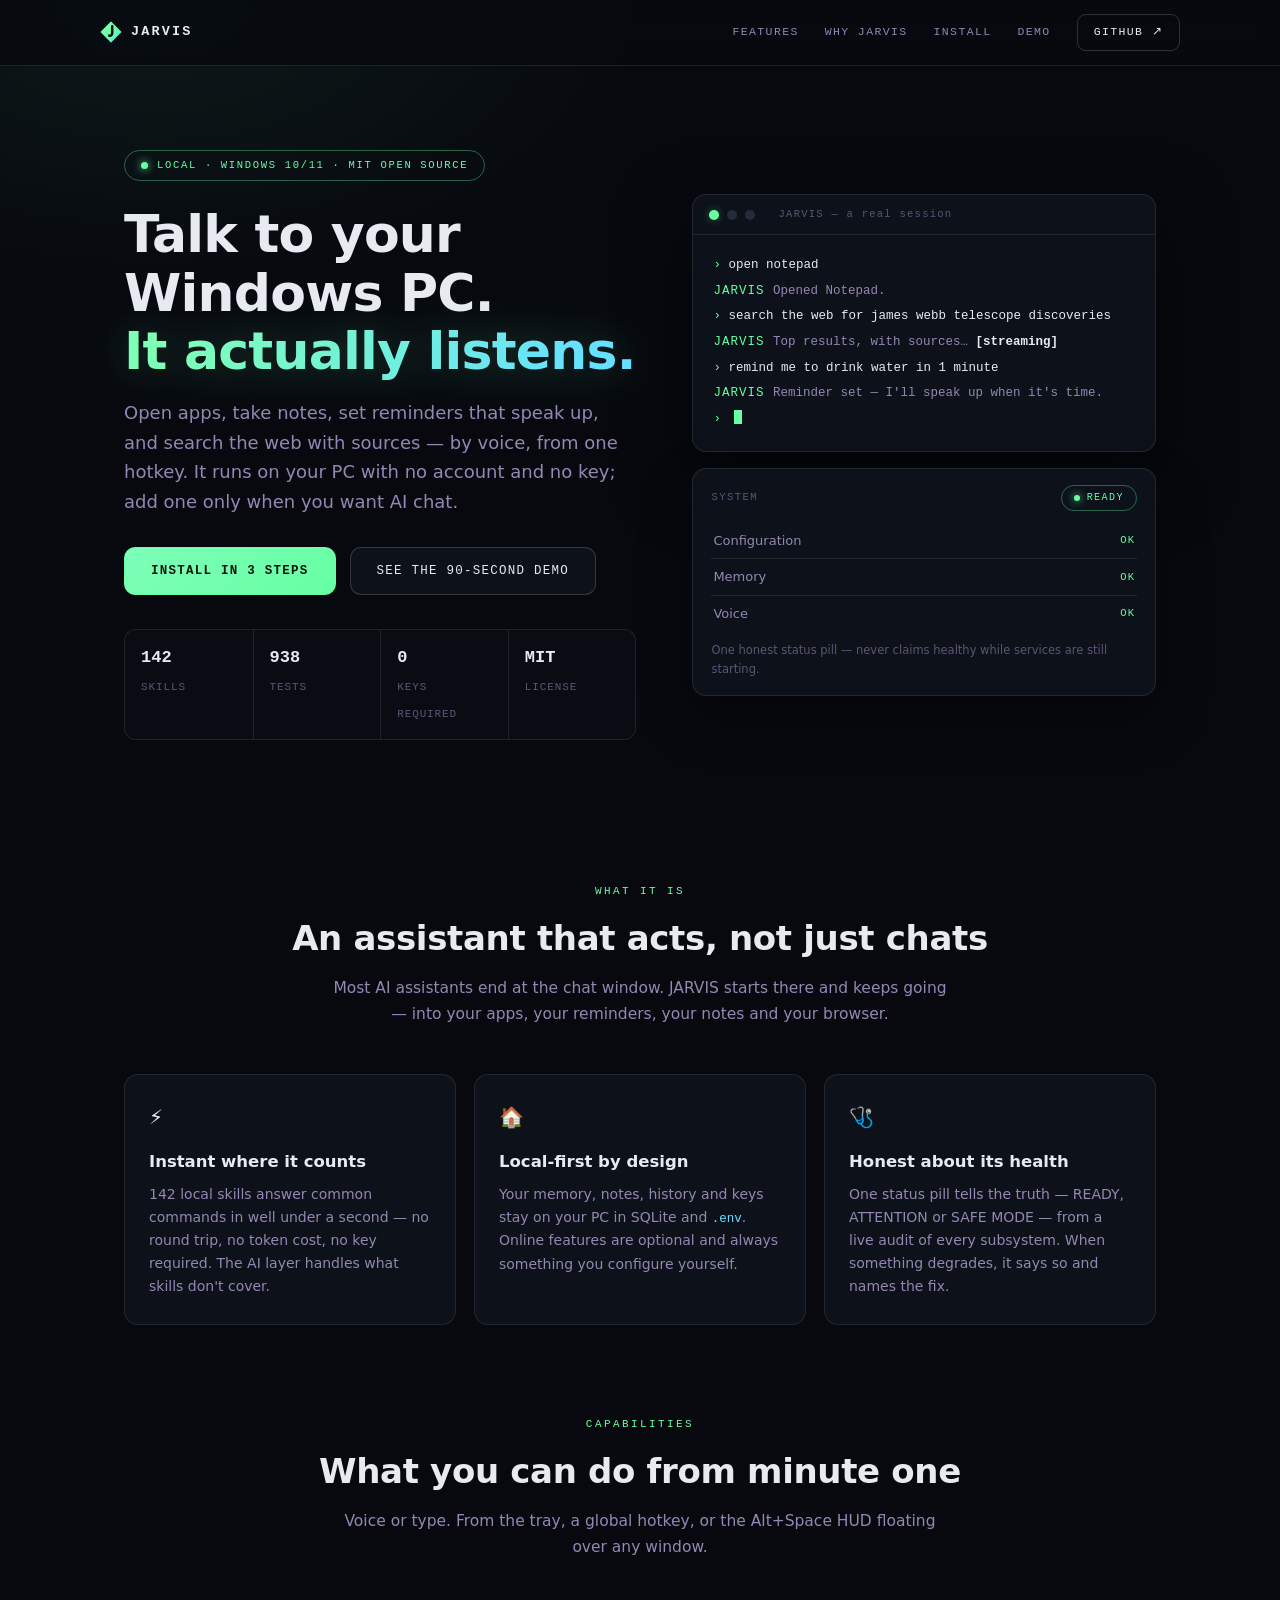
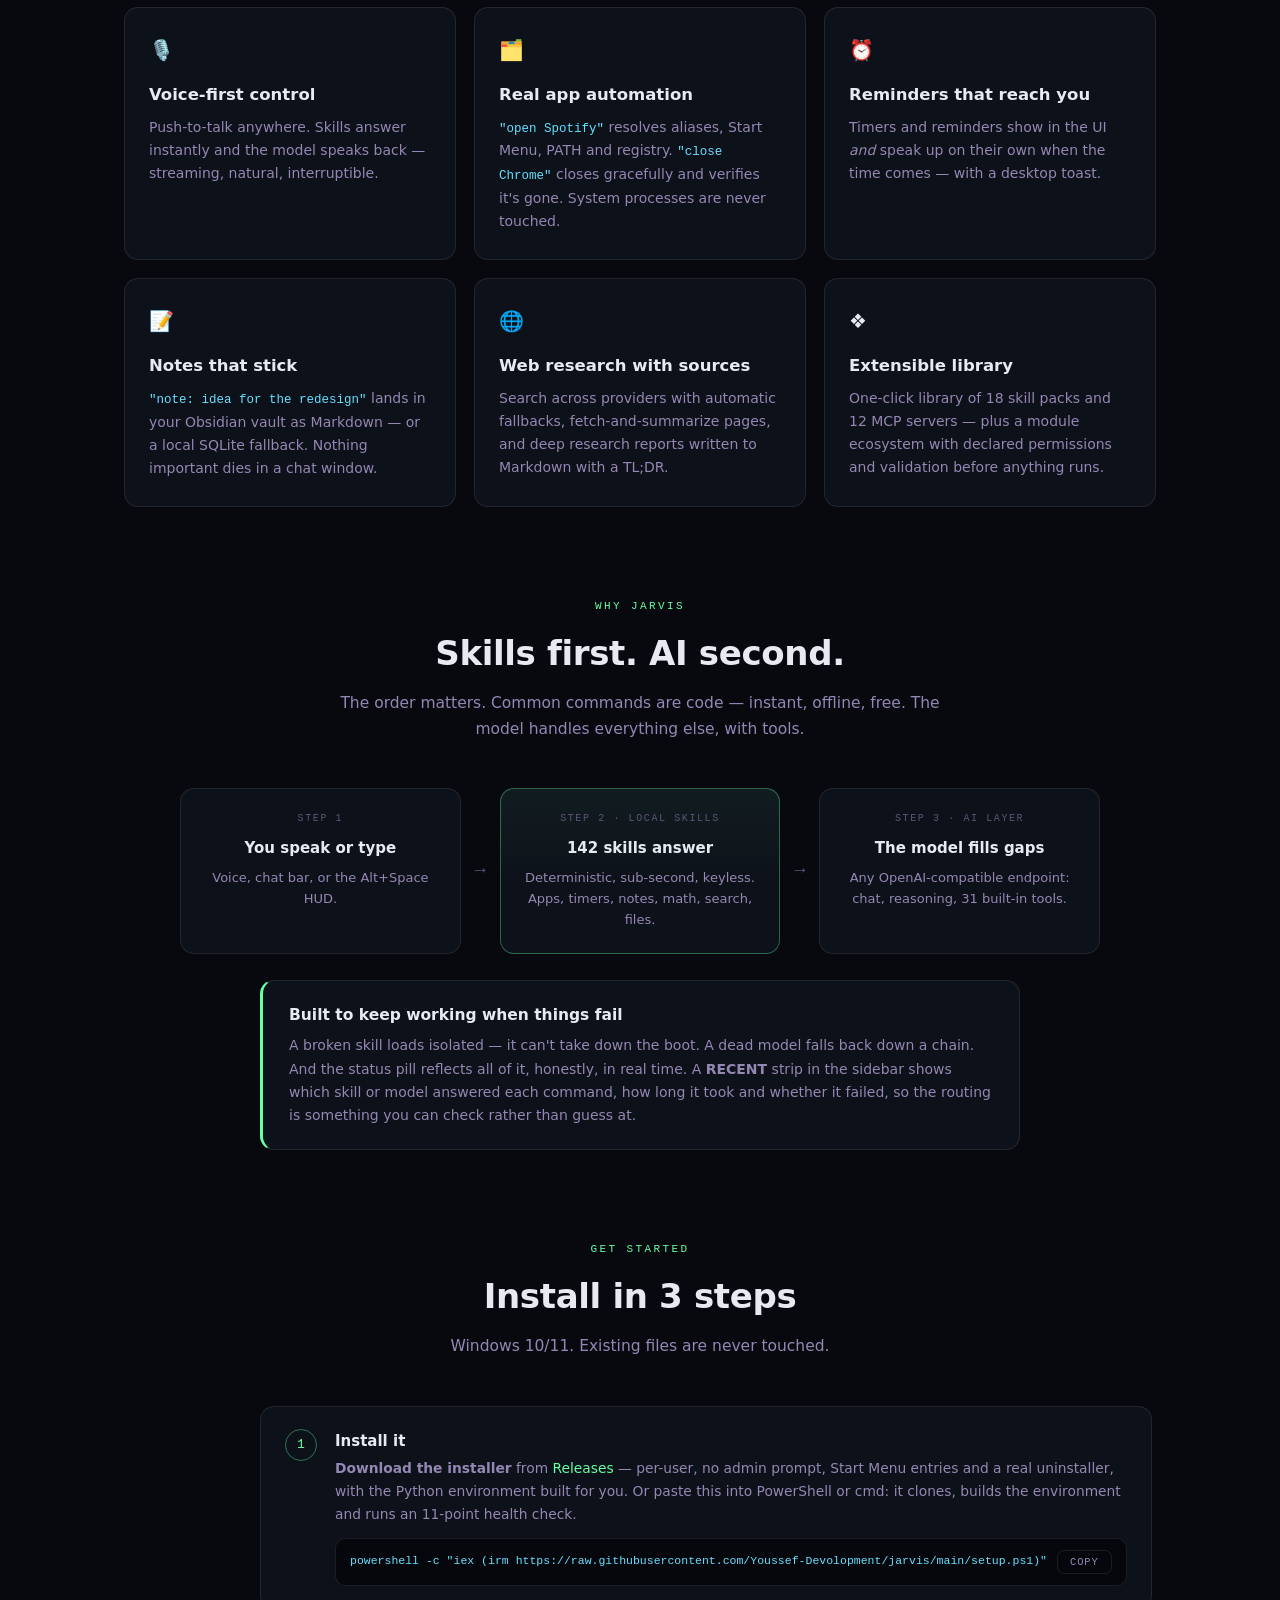
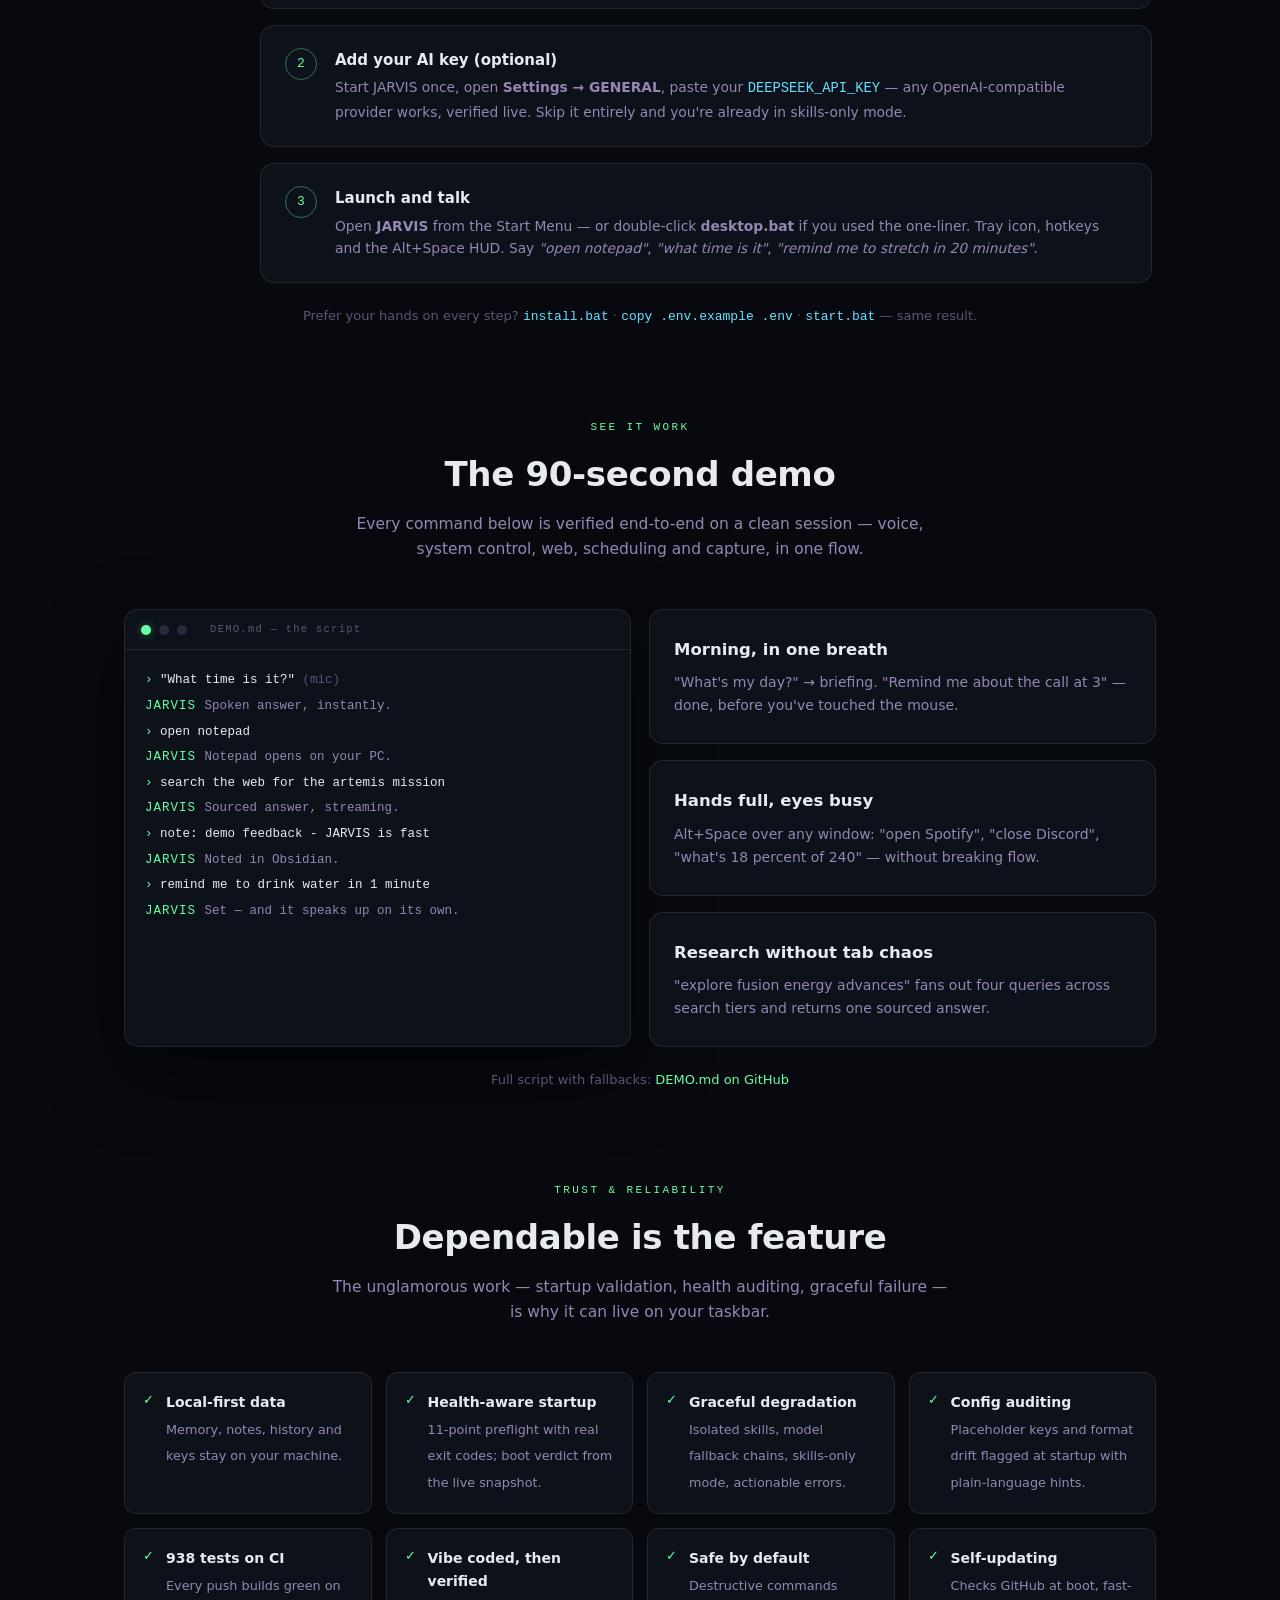
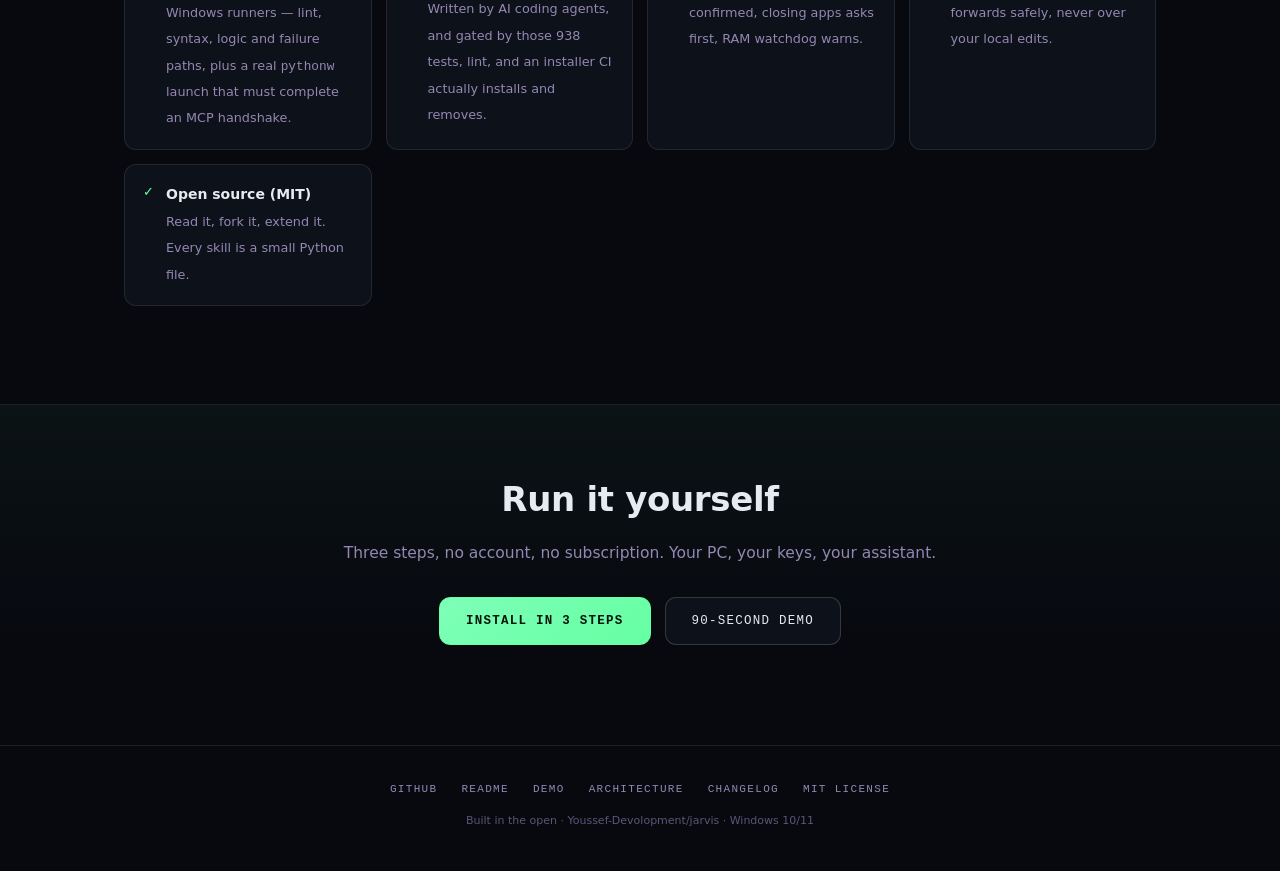
==== commit 18a8bafb: "Explain the withdrawn dead-skill item, record the cache-buster trap that cost this batch its own ver" ====
--- a/docs/index.html
+++ b/docs/index.html
@@ -44,7 +44,7 @@
       </div>
       <div class="stats">
         <div class="stat"><b>142</b><span>skills</span></div>
-        <div class="stat"><b>884</b><span>tests</span></div>
+        <div class="stat"><b>938</b><span>tests</span></div>
         <div class="stat"><b>0</b><span>keys required</span></div>
         <div class="stat"><b>MIT</b><span>license</span></div>
       </div>
@@ -318,13 +318,13 @@
         <b>Config auditing</b><span>Placeholder keys and format drift
         flagged at startup with plain-language hints.</span></div></div>
       <div class="trust-item"><span class="tick">✓</span><div>
-        <b>884 tests on CI</b><span>Every push builds green on Windows
+        <b>938 tests on CI</b><span>Every push builds green on Windows
           runners — lint, syntax, logic and failure paths, plus a real
           <code>pythonw</code> launch that must complete an MCP
           handshake.</span></div></div>
       <div class="trust-item"><span class="tick">✓</span><div>
         <b>Vibe coded, then verified</b><span>Written by AI coding
-          agents, and gated by those 884 tests, lint, and an installer
+          agents, and gated by those 938 tests, lint, and an installer
           CI actually installs and removes.</span></div></div>
       <div class="trust-item"><span class="tick">✓</span><div>
         <b>Safe by default</b><span>Destructive commands confirmed, closing
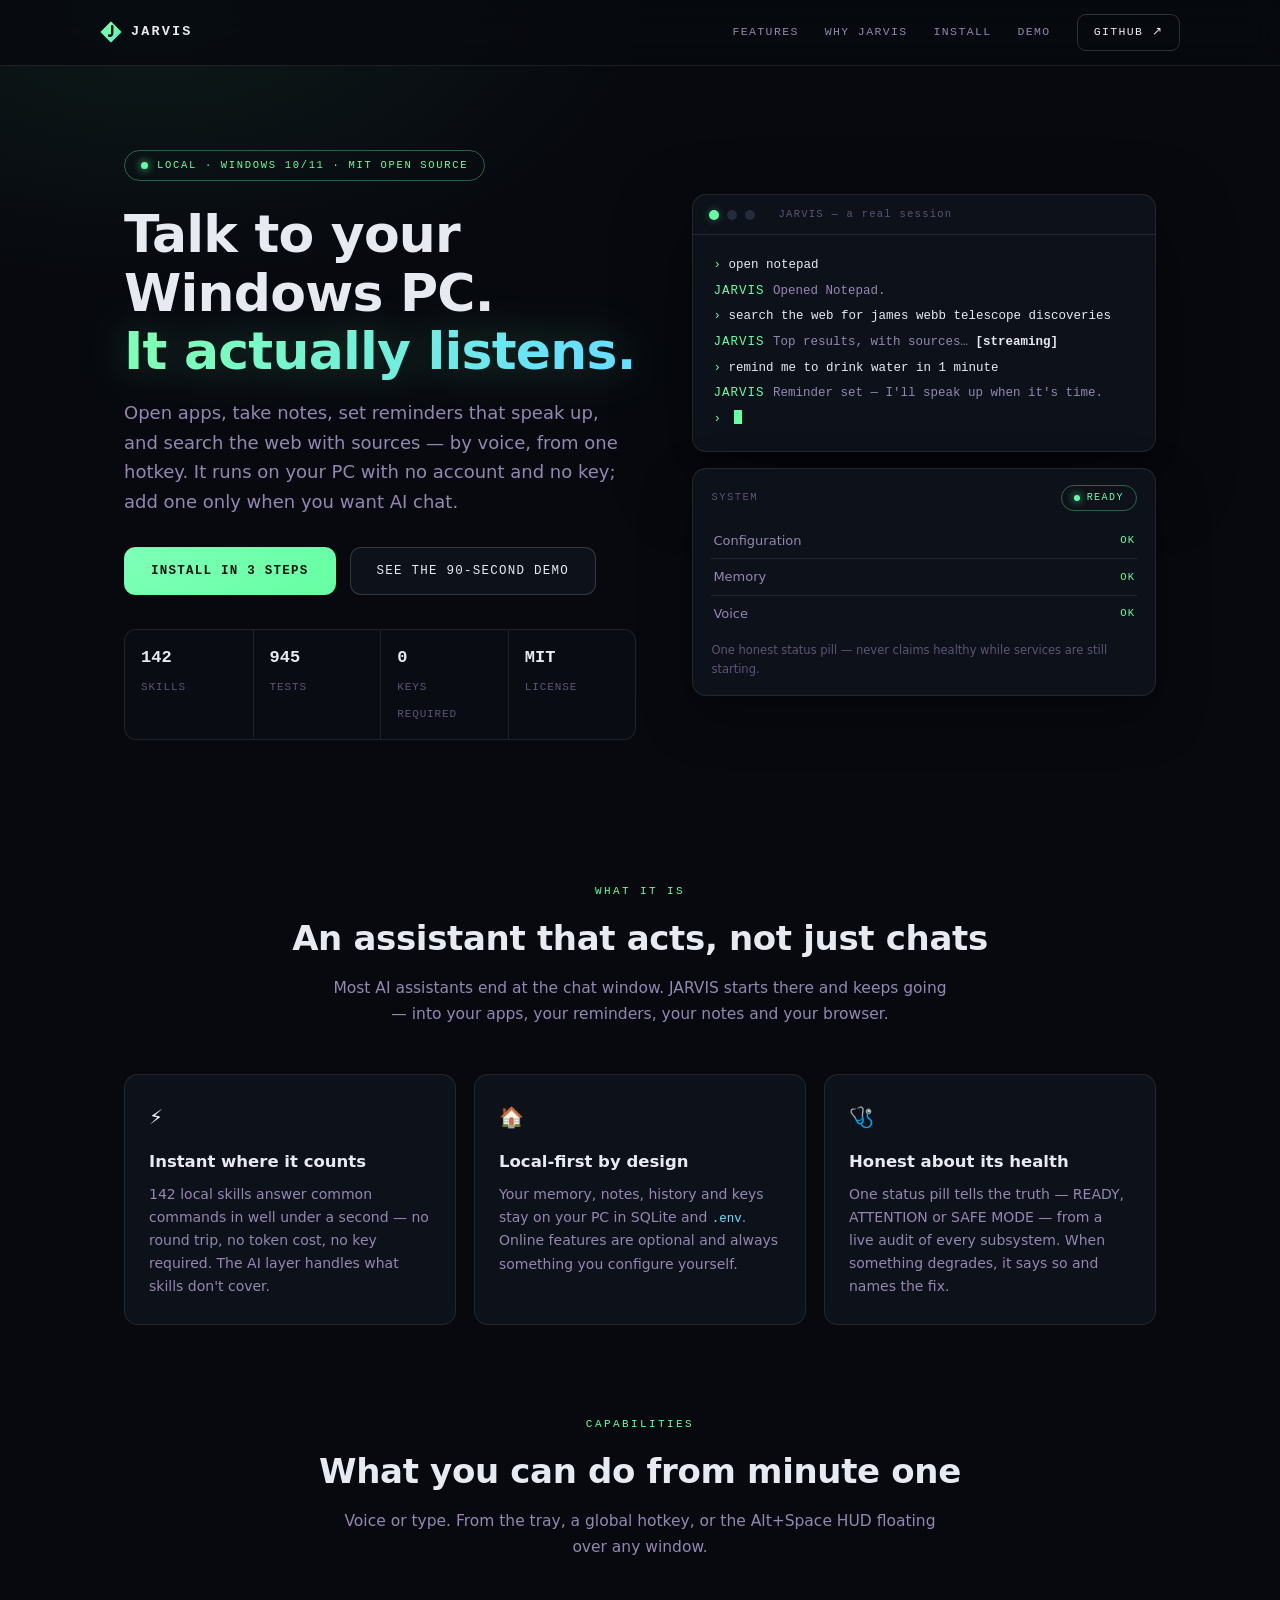
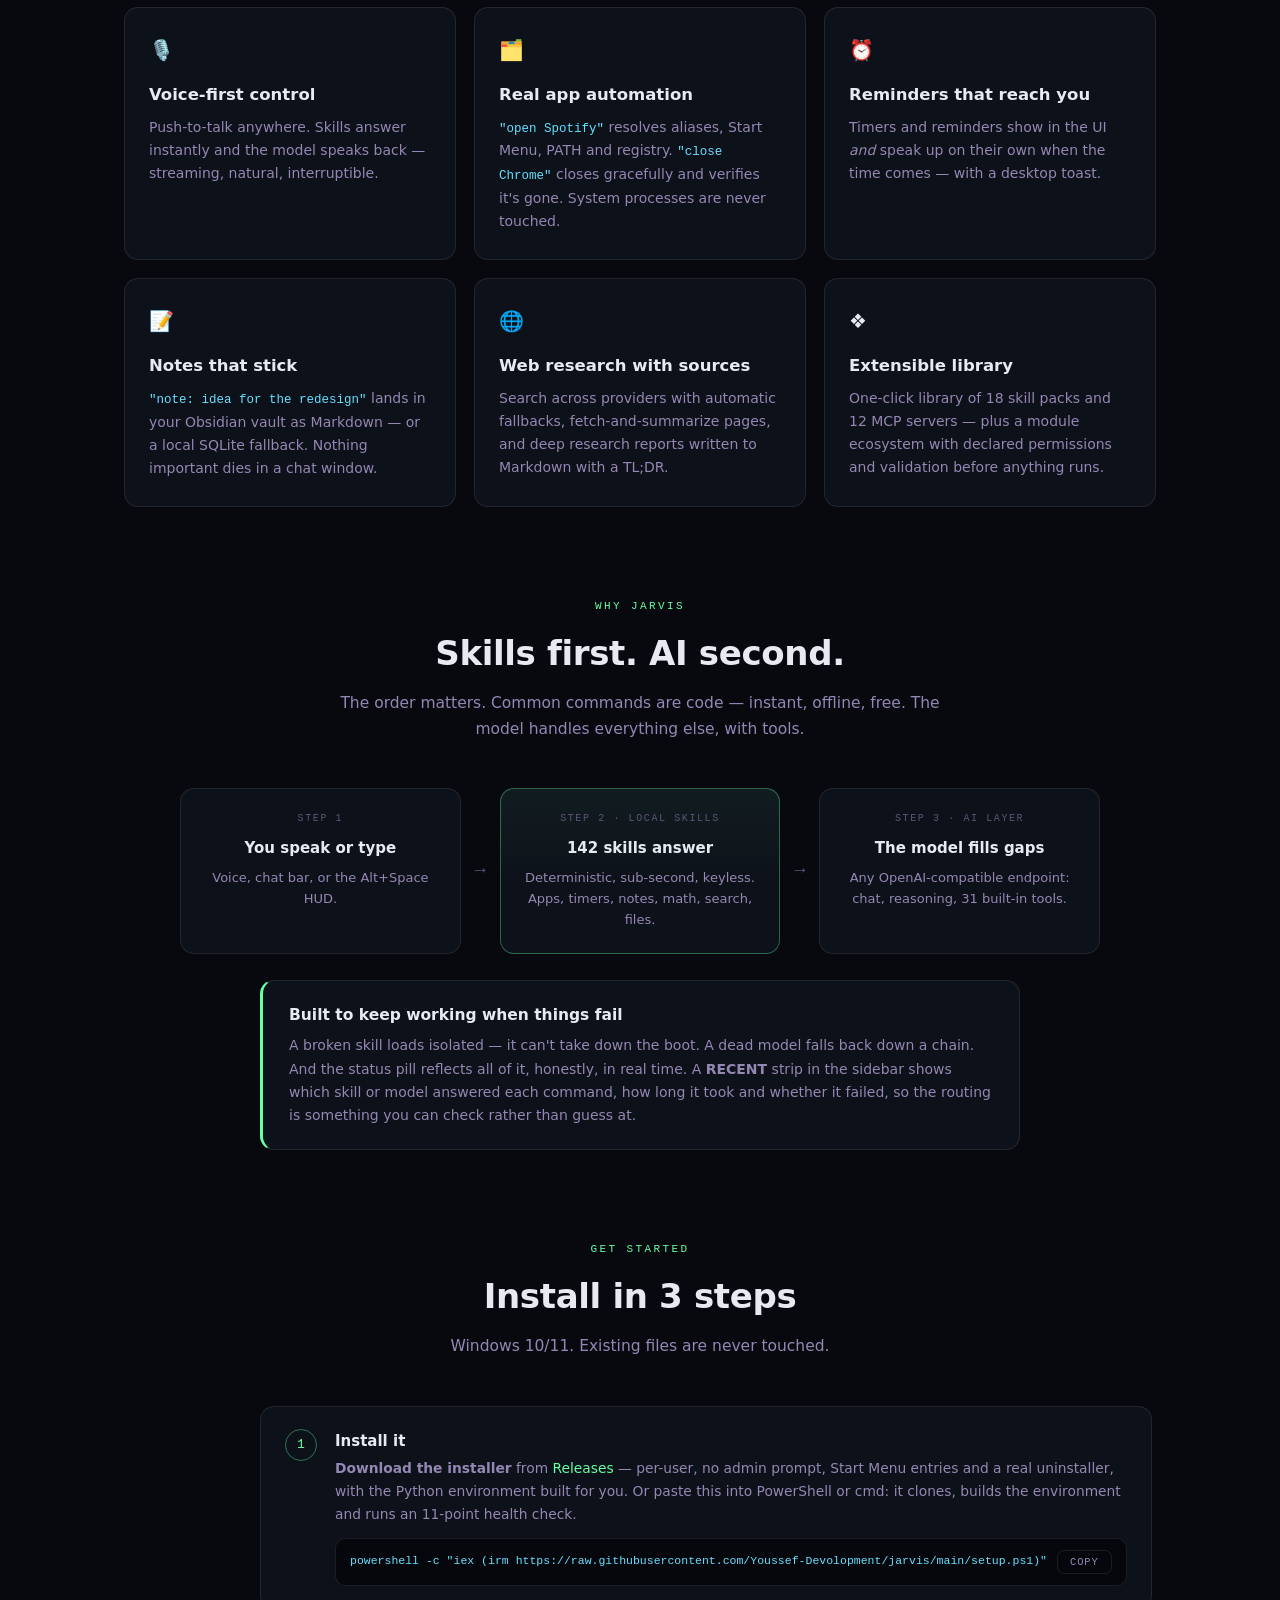
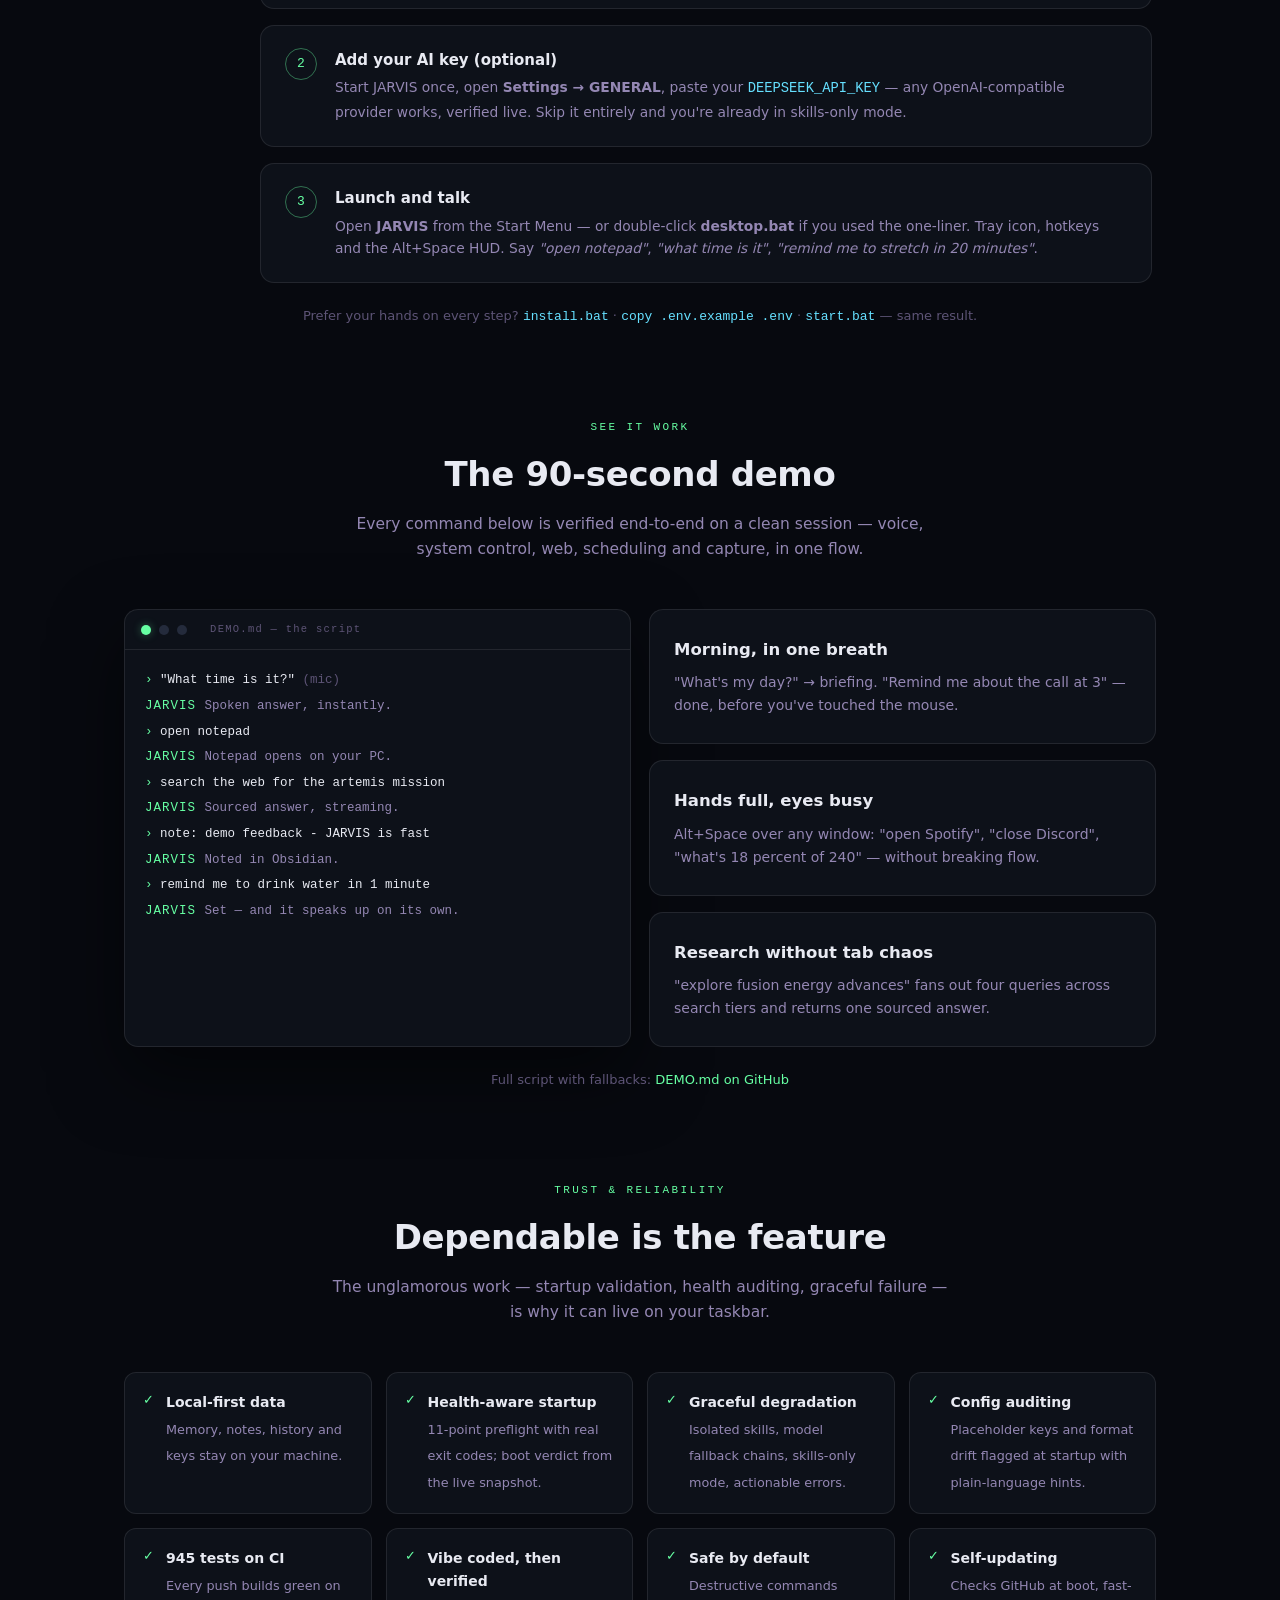
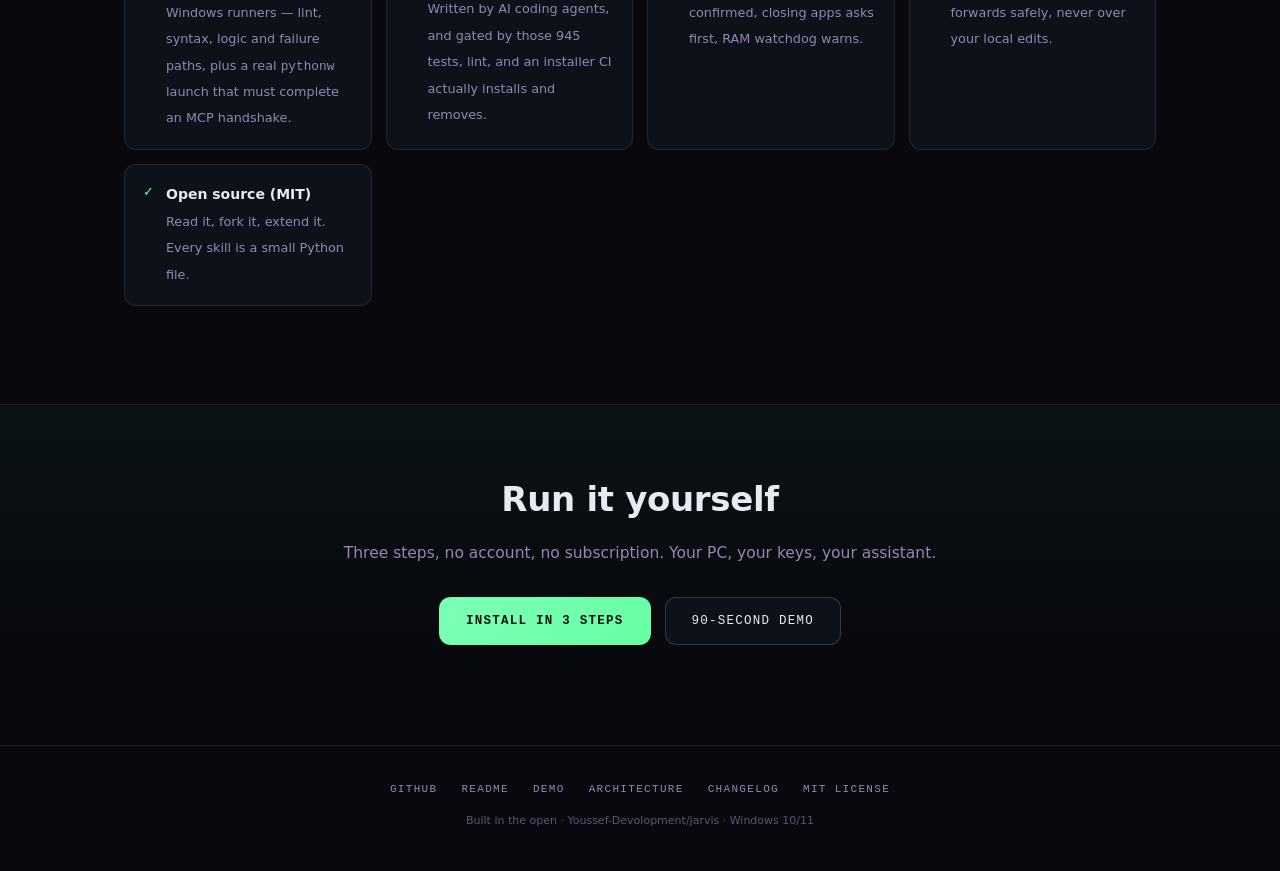
==== commit c9ff3120: "Document 1.38.1, which finishes the "say what happened" promise for every tab Adds the CHANGELOG ent" ====
--- a/docs/index.html
+++ b/docs/index.html
@@ -44,7 +44,7 @@
       </div>
       <div class="stats">
         <div class="stat"><b>142</b><span>skills</span></div>
-        <div class="stat"><b>938</b><span>tests</span></div>
+        <div class="stat"><b>945</b><span>tests</span></div>
         <div class="stat"><b>0</b><span>keys required</span></div>
         <div class="stat"><b>MIT</b><span>license</span></div>
       </div>
@@ -318,13 +318,13 @@
         <b>Config auditing</b><span>Placeholder keys and format drift
         flagged at startup with plain-language hints.</span></div></div>
       <div class="trust-item"><span class="tick">✓</span><div>
-        <b>938 tests on CI</b><span>Every push builds green on Windows
+        <b>945 tests on CI</b><span>Every push builds green on Windows
           runners — lint, syntax, logic and failure paths, plus a real
           <code>pythonw</code> launch that must complete an MCP
           handshake.</span></div></div>
       <div class="trust-item"><span class="tick">✓</span><div>
         <b>Vibe coded, then verified</b><span>Written by AI coding
-          agents, and gated by those 938 tests, lint, and an installer
+          agents, and gated by those 945 tests, lint, and an installer
           CI actually installs and removes.</span></div></div>
       <div class="trust-item"><span class="tick">✓</span><div>
         <b>Safe by default</b><span>Destructive commands confirmed, closing
